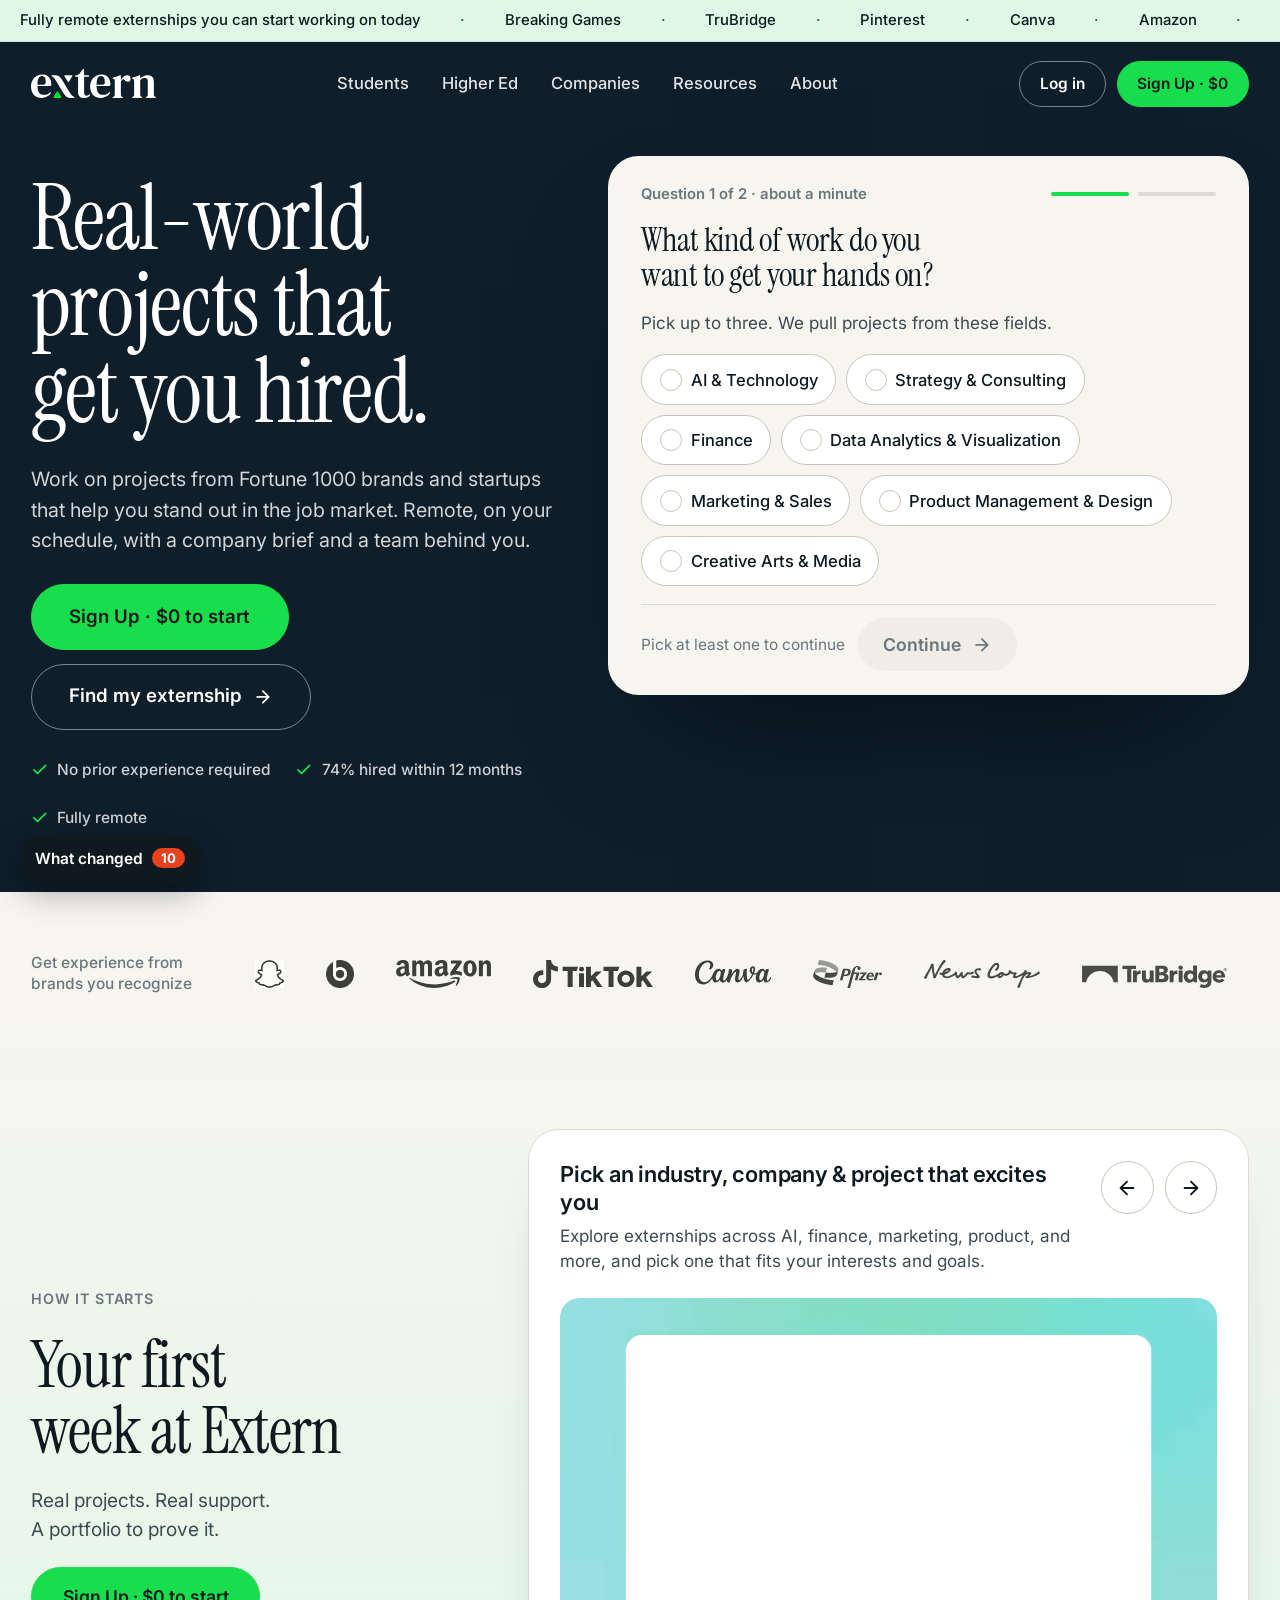
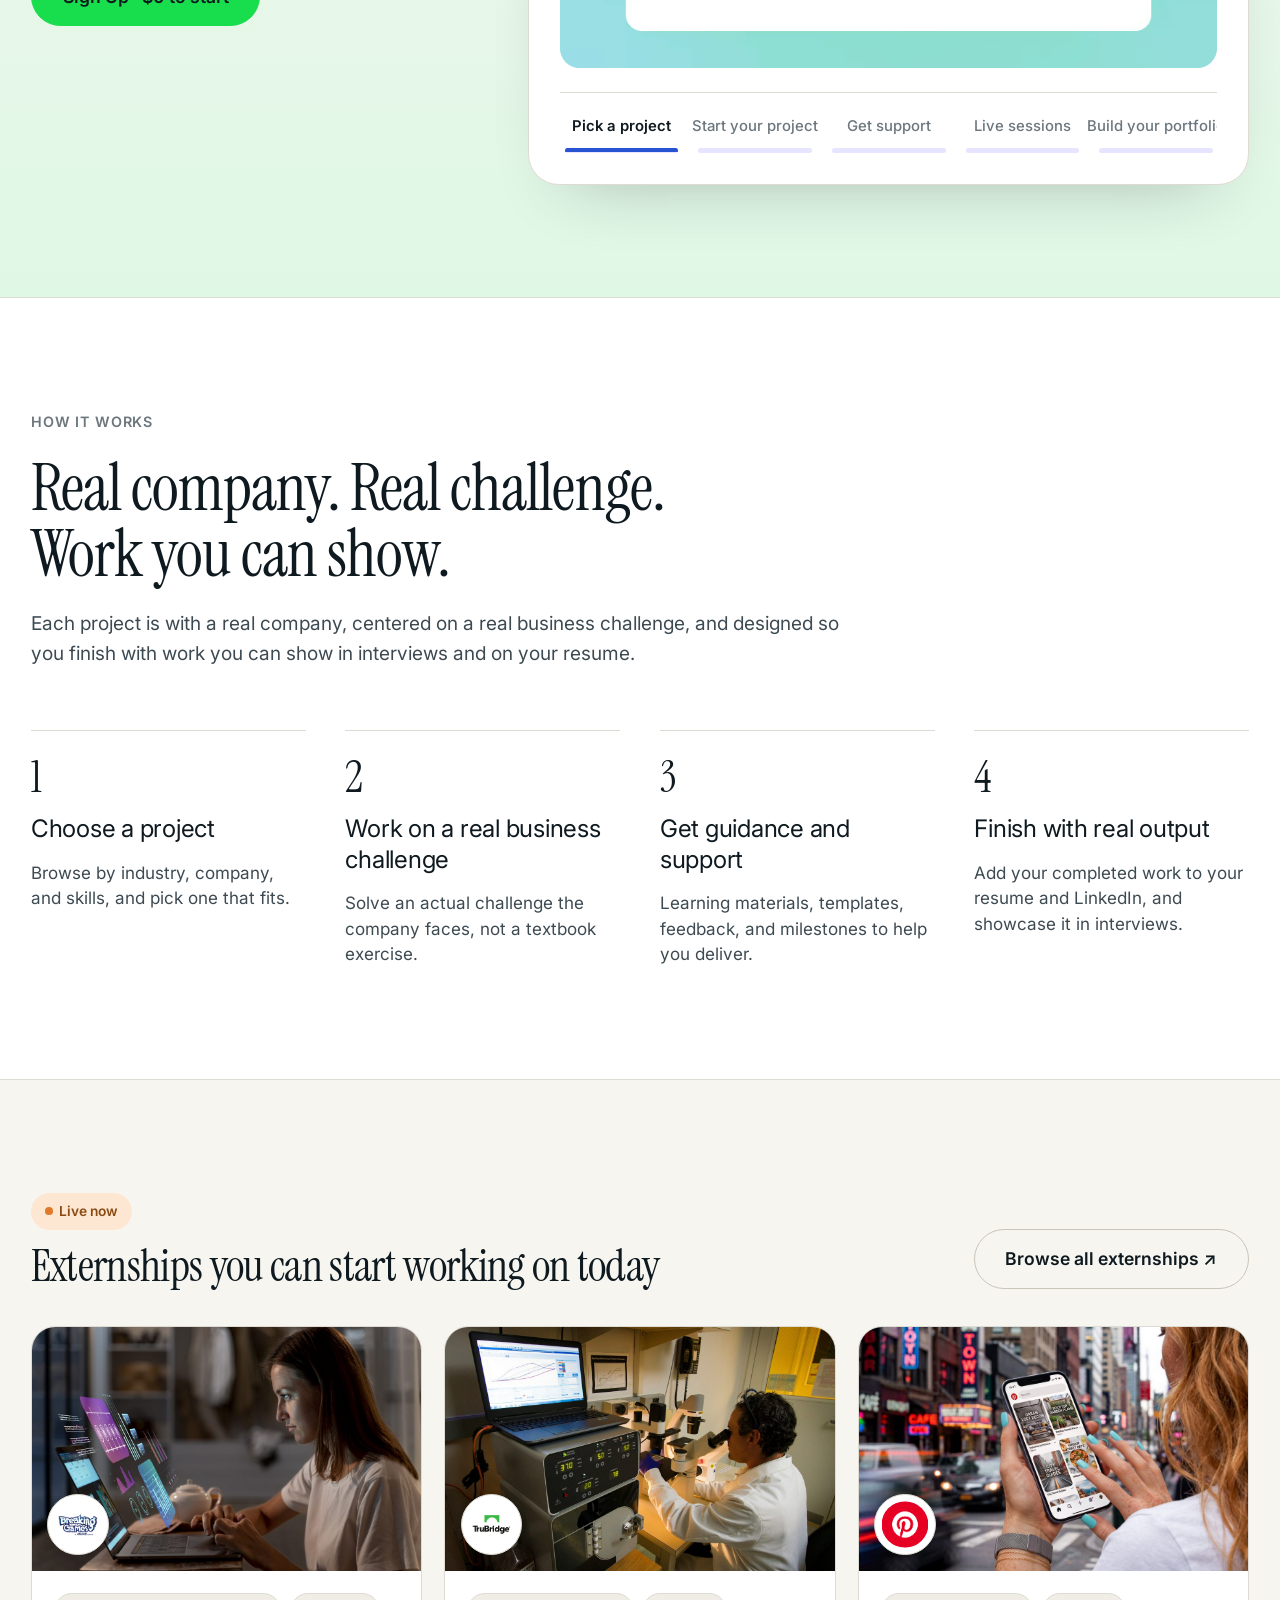
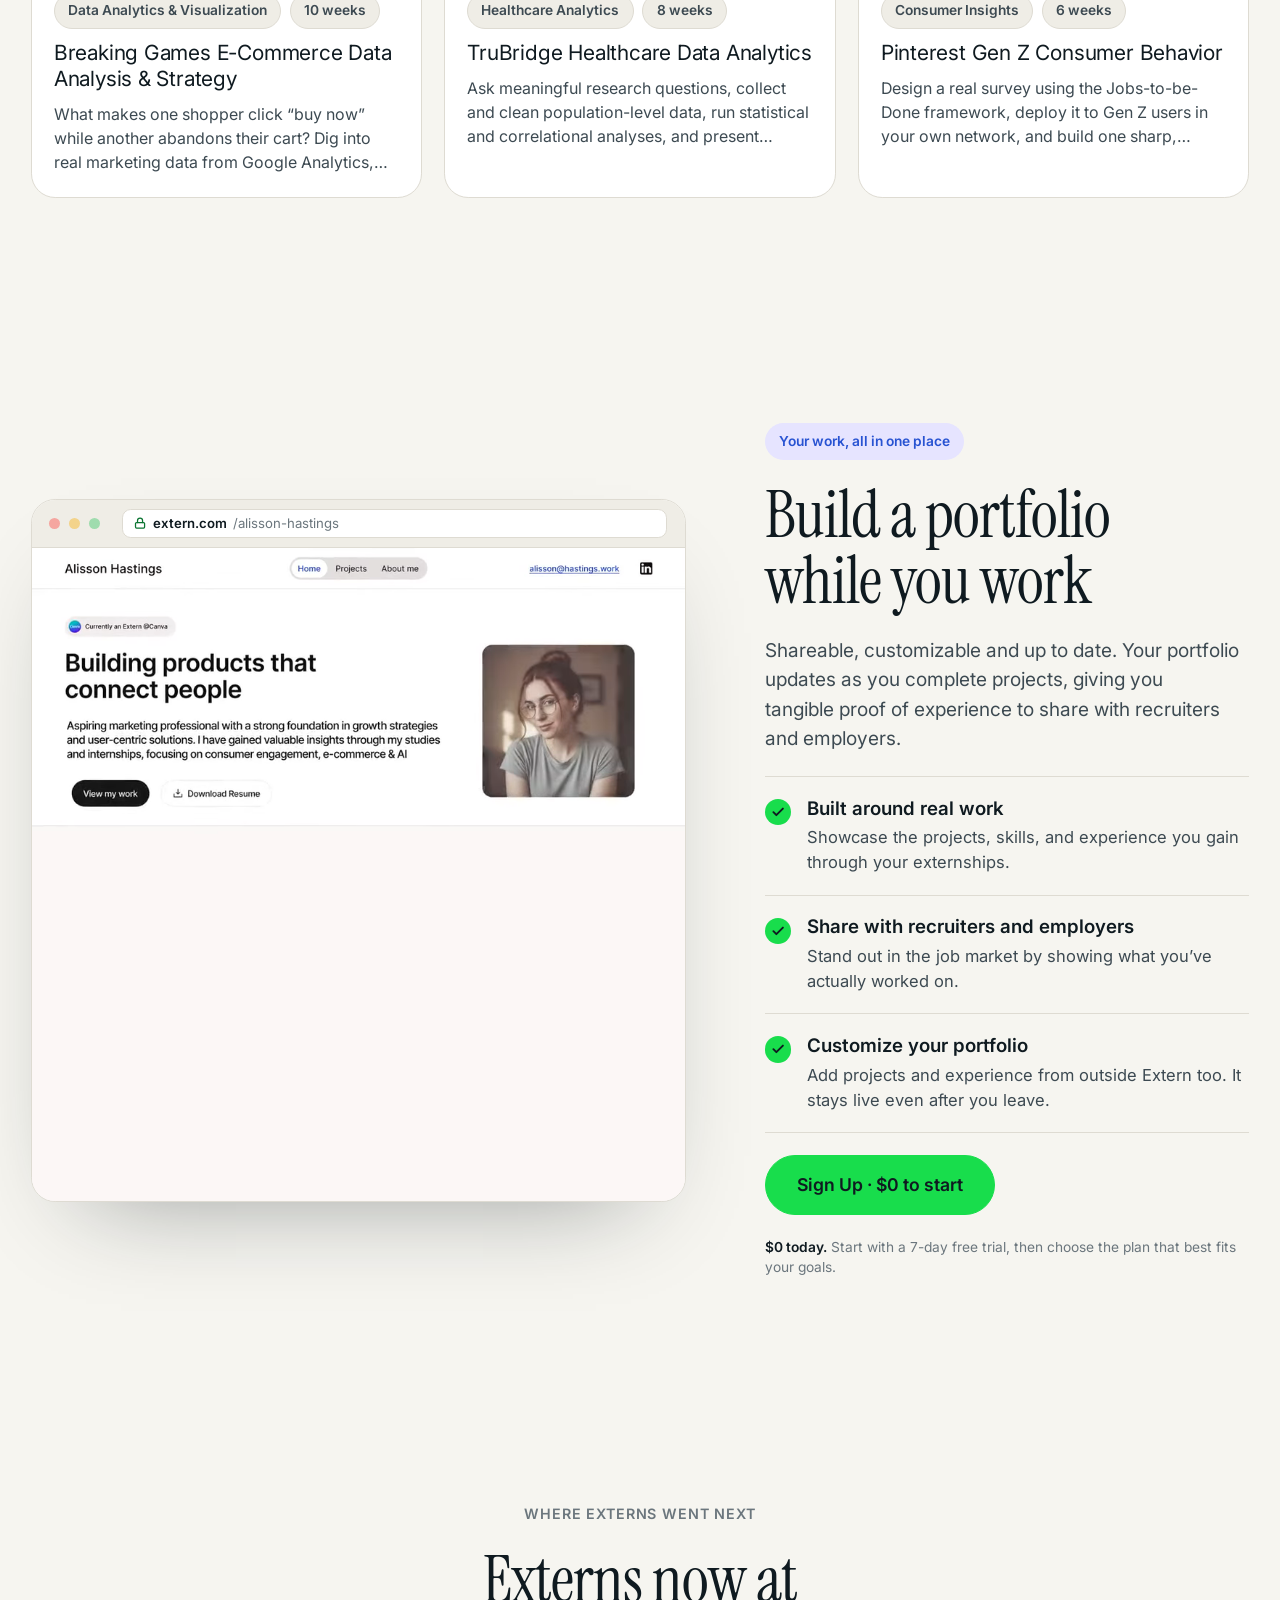
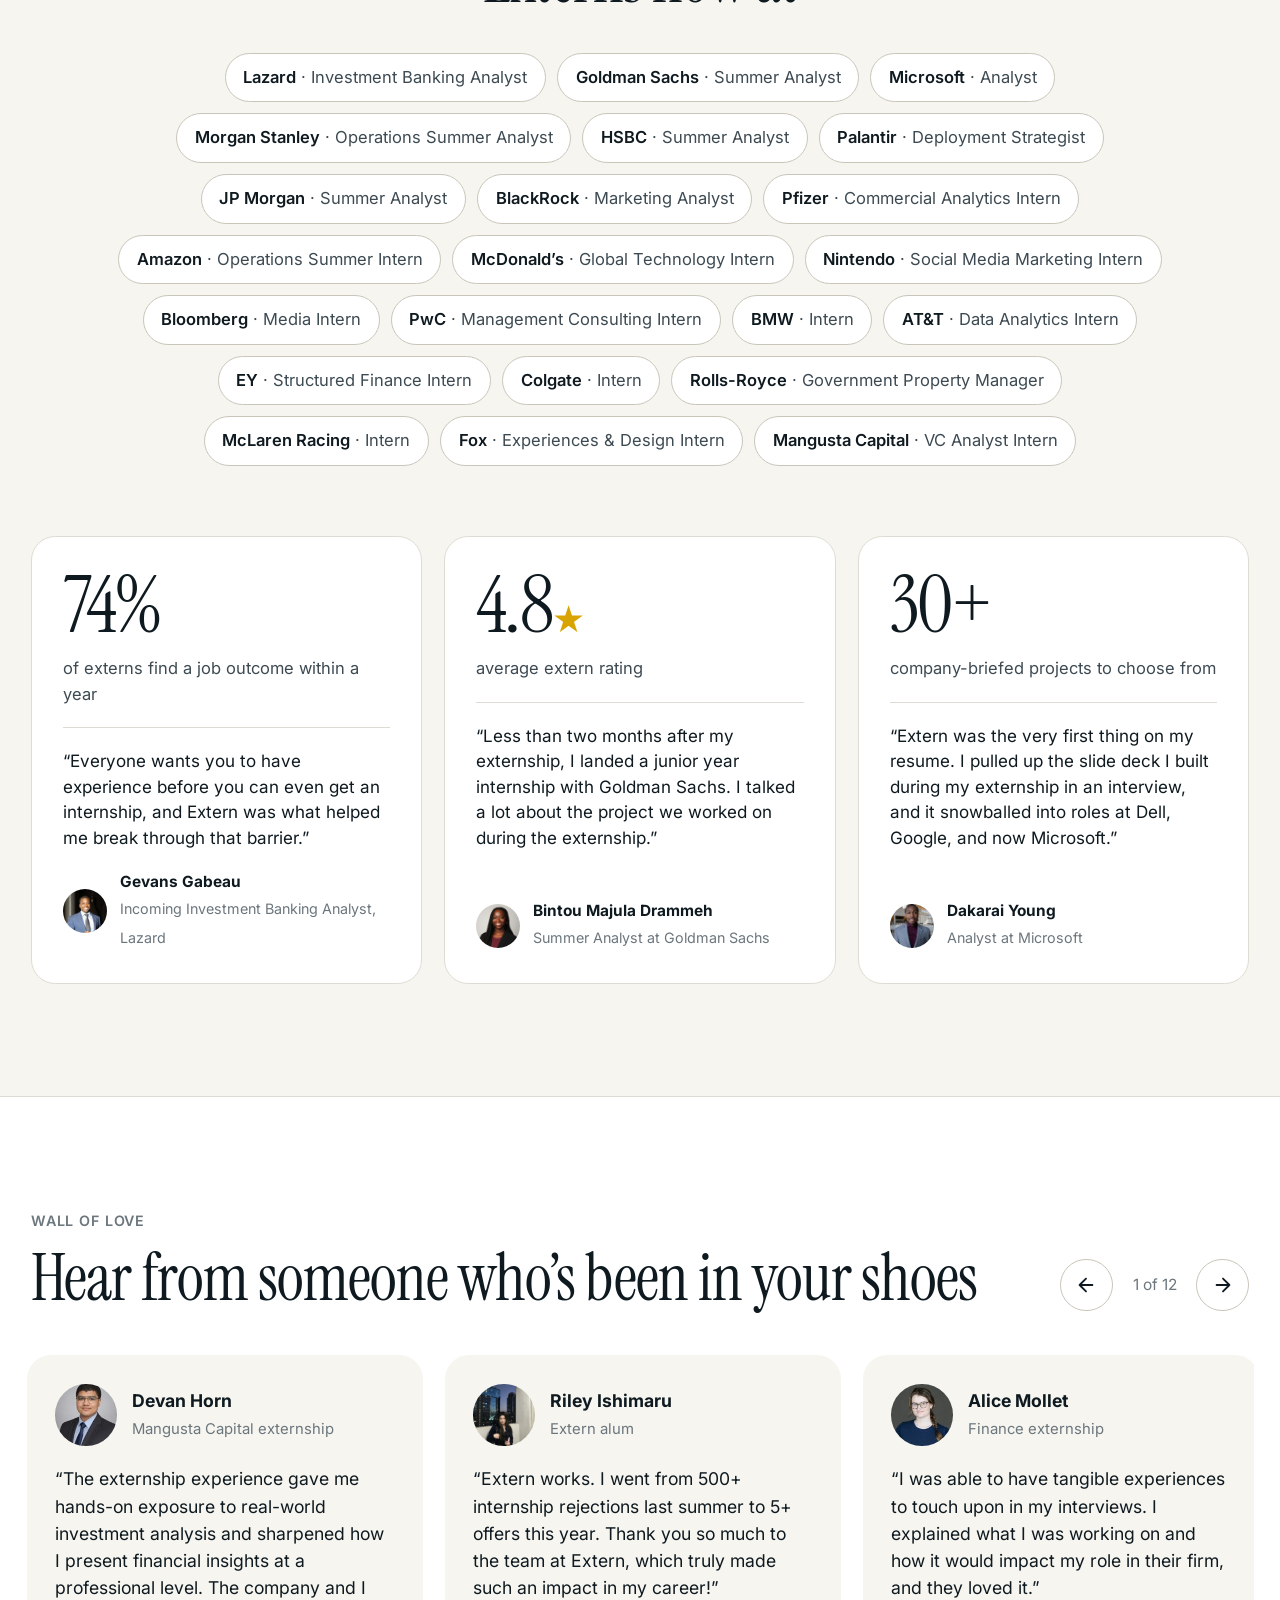
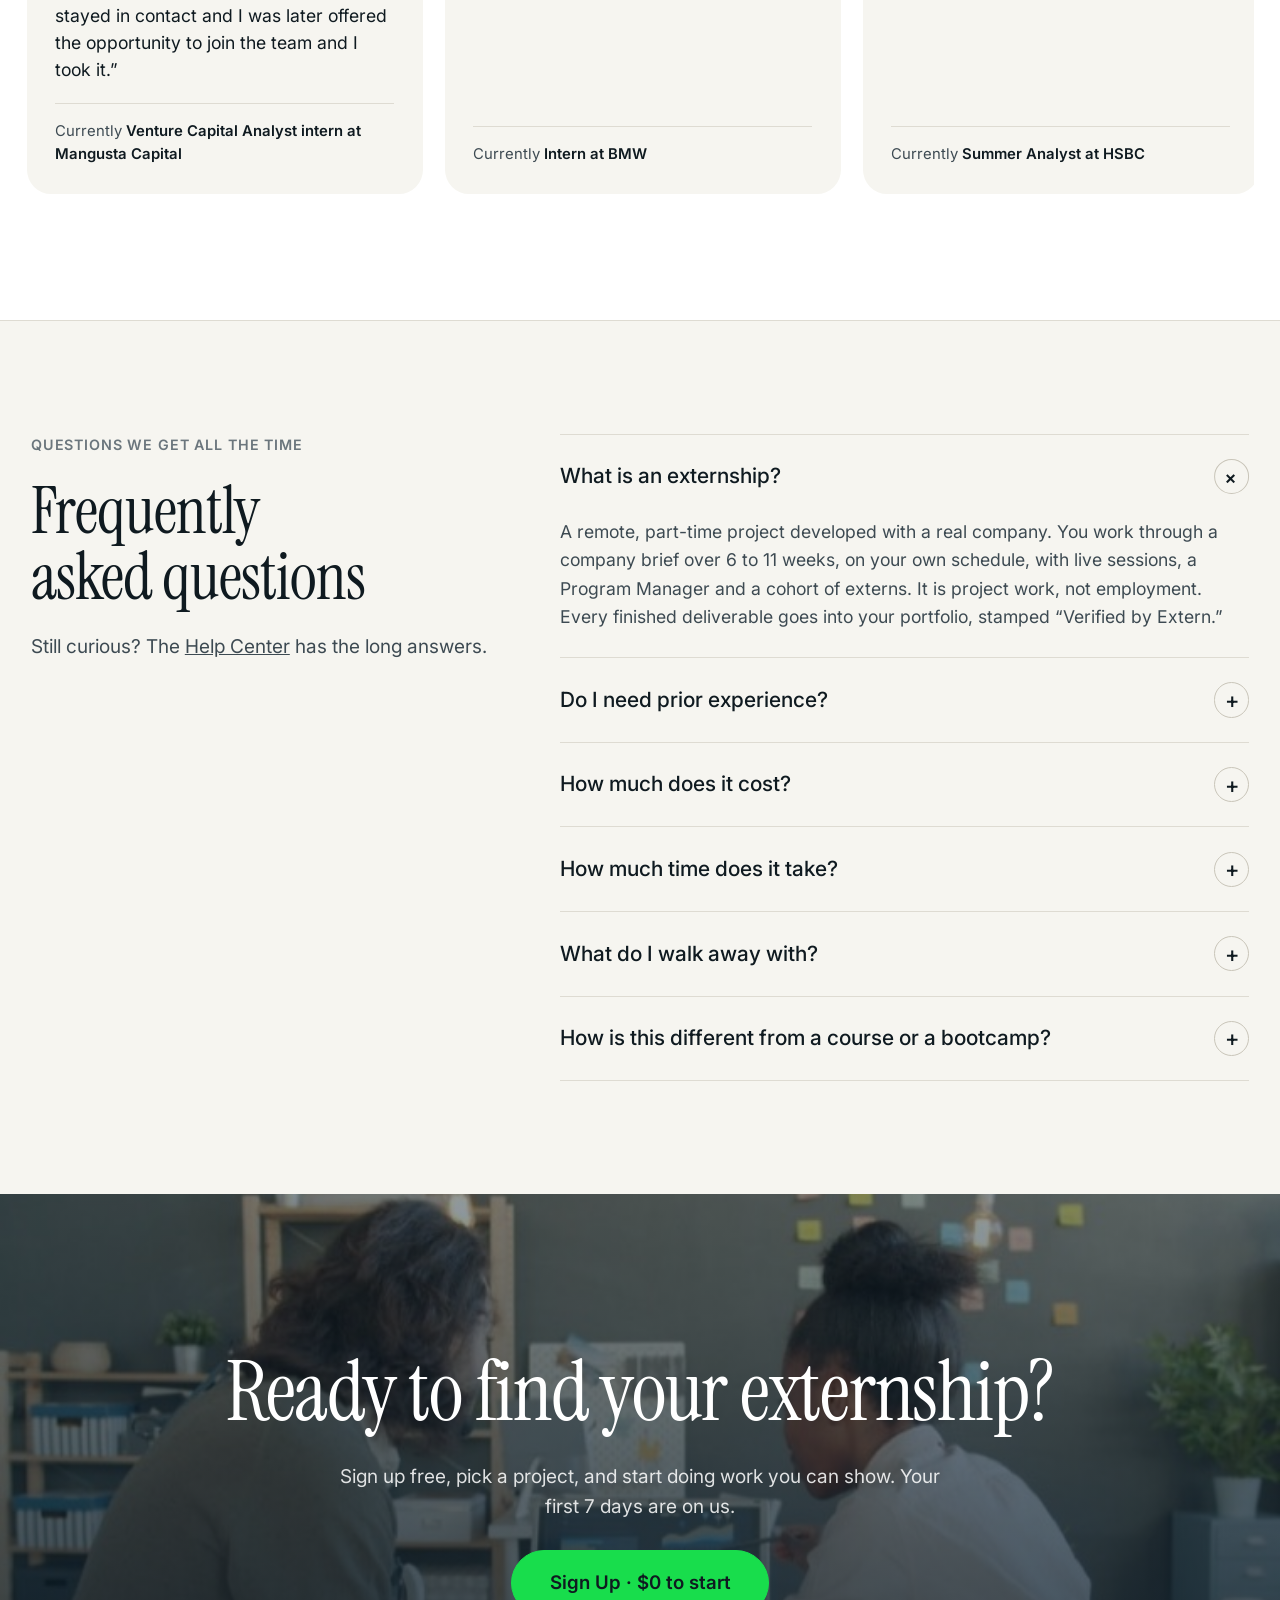
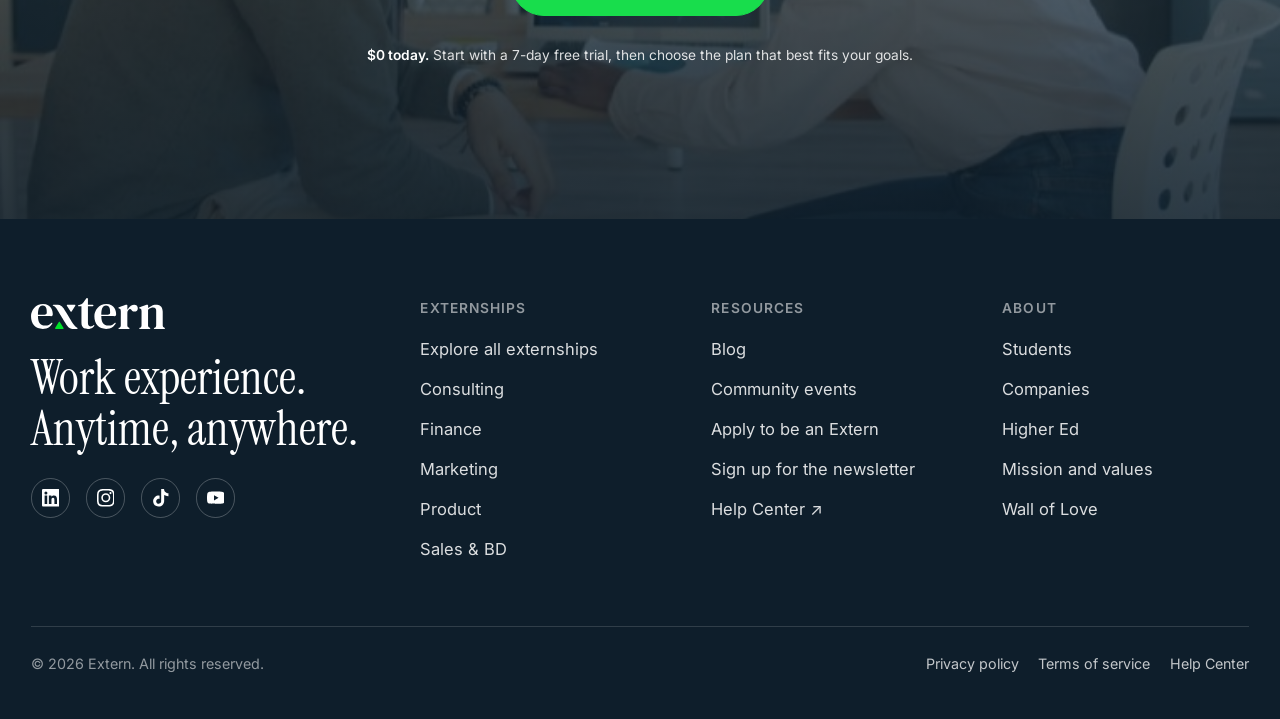
==== v2.html @ c142b977 "Matcher v2 design review page (hero matcher, 2 questions, one-CTA results, in-place sign-up)" ====
<!doctype html>
<html lang="en">
<head>
<meta charset="utf-8">
<meta name="viewport" content="width=device-width, initial-scale=1">
<meta name="robots" content="noindex,nofollow">
<title>Extern · Matcher v2 (design review)</title>
<meta name="description" content="Work on projects from Fortune 1000 brands and startups that help you stand out in the job market. Sign up free.">
<link rel="icon" href="assets/extern_mark.svg">
<link rel="preconnect" href="https://fonts.googleapis.com">
<link rel="preconnect" href="https://fonts.gstatic.com" crossorigin>
<link href="https://fonts.googleapis.com/css2?family=Instrument+Serif:ital@0;1&family=Inter:wght@400;500;600;700&display=swap" rel="stylesheet">
<style>
:root{
  --cream:#f6f5f0;--cream2:#efede6;--paper:#fff;
  --ink:#0f1a20;--ink2:#3d4a52;--muted:#6b767d;--line:#dedbd2;--line2:#c9c5b9;
  --deep:#0e1e2b;--deep2:#14303e;
  --green:#18dd4c;--green-dk:#0fc43f;--green-soft:#dff8e5;--green-tx:#0b7431;
  --blue:#2853d2;--peach:#fde7d3;--lav:#e6e4ff;
  --r:22px;--rs:14px;--wrapmax:1360px;
}
@media (min-width:1800px){:root{--wrapmax:1560px}}
/* Desktop renders at 110%: Jay picked this scale in Chrome (2026-09-27). Phones keep 100%. */
@media (min-width:948px){html{zoom:1.1}}
*{box-sizing:border-box}
html{scroll-behavior:smooth;-webkit-text-size-adjust:100%}
body{margin:0;background:var(--cream);color:var(--ink);font-family:Inter,system-ui,-apple-system,"Segoe UI",sans-serif;font-size:17px;line-height:1.55;-webkit-font-smoothing:antialiased}
img{max-width:100%;display:block}
a{color:inherit;text-decoration:none}
button{font-family:inherit;cursor:pointer}
p{margin:0}
h1,h2,h3{margin:0;font-weight:400}
.serif{font-family:"Instrument Serif",Georgia,serif;font-weight:400;letter-spacing:-.015em}
.wrap{max-width:var(--wrapmax);margin:0 auto;padding:0 28px}
section{padding:clamp(80px,8vw,120px) 0}
.eyebrow{font-size:13px;font-weight:600;letter-spacing:.06em;text-transform:uppercase;color:var(--muted)}
h1{font-size:clamp(46px,6.4vw,96px);line-height:.96;letter-spacing:-.02em;text-wrap:balance}
h2{font-size:clamp(38px,4.6vw,68px);line-height:1.02;letter-spacing:-.015em;text-wrap:balance}
h3{font-size:22px;line-height:1.25;letter-spacing:-.01em}
.lead{font-size:clamp(17px,1.35vw,20px);line-height:1.55;color:var(--ink2);text-wrap:pretty}
.fine{font-size:13px;color:var(--muted);line-height:1.5}
.terms{font-size:14px;color:var(--ink2);line-height:1.5}.terms b{color:var(--ink);font-weight:600}

/* buttons */
.btn{display:inline-flex;align-items:center;justify-content:center;gap:10px;height:54px;padding:0 28px;border-radius:999px;font-weight:600;font-size:16px;white-space:nowrap;border:1.5px solid transparent;transition:transform .15s,background .15s,color .15s,border-color .15s}
.btn:active{transform:scale(.98)}
.btn.primary{background:var(--green);color:var(--ink);border-color:var(--green)}
.btn.primary:hover{background:var(--green-dk);border-color:var(--green-dk)}
.btn.ghost{background:transparent;color:var(--ink);border-color:var(--line2)}
.btn.ghost:hover{background:rgba(15,26,32,.05)}
.btn.ghost.onDark{color:#fff;border-color:rgba(255,255,255,.45)}
.btn.ghost.onDark:hover{background:rgba(255,255,255,.1)}
.btn.sm{height:42px;padding:0 18px;font-size:14px}
.btn.lg{height:60px;padding:0 34px;font-size:17px}
.btn:focus-visible,a:focus-visible,button:focus-visible{outline:3px solid var(--blue);outline-offset:3px}
.onDark .btn:focus-visible,.onDark a:focus-visible{outline-color:#fff}

/* marquee bar */
.bar{background:var(--green-soft);color:var(--ink);font-size:13.5px;font-weight:500;overflow:hidden;height:38px;display:flex;align-items:center;border-bottom:1px solid rgba(15,26,32,.06)}
.bar .track{display:flex;gap:0;white-space:nowrap;animation:marq 42s linear infinite;will-change:transform}
.bar .track span{padding:0 18px}
.bar .track span::after{content:"·";margin-left:36px;color:var(--green-tx)}
@keyframes marq{to{transform:translateX(-50%)}}

/* nav */
.nav{height:76px;display:flex;align-items:center;justify-content:space-between;gap:24px}
.nav .logo img{height:26px;width:auto}
.nav ul{list-style:none;margin:0;padding:0;display:flex;gap:30px;align-items:center}
.nav ul a{font-size:15px;font-weight:500;color:rgba(255,255,255,.88)}
.nav ul a:hover{color:#fff}
.nav .acts{display:flex;gap:10px;align-items:center}
.burger{display:none;width:44px;height:44px;border:0;background:transparent;color:#fff;align-items:center;justify-content:center;border-radius:12px}
.burger svg{width:26px;height:26px}
.menu{display:none}
.menu.open{display:flex;flex-direction:column;gap:6px;padding:8px 0 20px}
.menu a{padding:12px 8px;border-radius:12px;color:#fff;font-size:17px;font-weight:500}
.menu a:hover{background:rgba(255,255,255,.08)}

/* hero */
.hero{background:var(--deep);color:#fff;padding:0;position:relative;overflow:hidden}
.hero .wrap{position:relative}
.heroGrid{display:grid;grid-template-columns:minmax(0,1.05fr) minmax(0,1fr);grid-template-rows:auto auto;column-gap:40px;align-items:start;padding:40px 0 0;position:relative}
.heroCopy{display:flex;flex-direction:column;gap:26px;padding-bottom:36px;position:relative;z-index:2;grid-column:1;grid-row:1}
.heroCopy .lead{color:rgba(255,255,255,.82);max-width:560px;font-size:clamp(17px,1.4vw,21px)}
.heroCopy .lead .short{display:none}
.heroCopy .row{display:flex;gap:12px;flex-wrap:wrap;align-items:center}
.trust{display:flex;gap:22px;flex-wrap:wrap;font-size:14px;color:rgba(255,255,255,.8);font-weight:500}
.trust span{display:inline-flex;gap:8px;align-items:center}
.trust svg{width:16px;height:16px;flex:0 0 auto;color:var(--green)}
.heroArt{position:relative;align-self:stretch;grid-column:2;grid-row:1/3}
.heroArt .photo{position:absolute;inset:0 calc((min(var(--wrapmax),100vw) - 100vw)/2 - 28px) 0 0;border-radius:var(--r) 0 0 0;overflow:hidden}
.heroArt .photo img{width:100%;height:100%;object-fit:cover;object-position:55% 35%;transform:scale(1.02);animation:kenburns 14s ease-out forwards}
@keyframes kenburns{to{transform:scale(1.08)}}
.heroArt .photo::after{content:"";position:absolute;inset:0;background:linear-gradient(180deg,rgba(14,30,43,0) 45%,rgba(14,30,43,.75) 100%)}
.bigline{grid-column:1/3;grid-row:2;position:relative;z-index:3;padding:0 0 44px;pointer-events:none;text-align:right;font-size:clamp(56px,8.6vw,150px);line-height:.86;letter-spacing:-.02em;color:#fff}
.bigline b{font-weight:400;display:block}
.bigline .l,.bigline .m,.bigline .r{padding:0}
.bigline .tw{display:inline-block;opacity:0;transform:translateY(24px);animation:rise .9s cubic-bezier(.2,.7,.2,1) forwards}
.bigline .tw:nth-child(2){animation-delay:.25s}.bigline .tw:nth-child(3){animation-delay:.5s}
@keyframes rise{to{opacity:1;transform:none}}
.cap{position:absolute;right:0;bottom:14px;z-index:4;font-size:12px;color:rgba(255,255,255,.6)}

/* logo strip */
.logos{padding:56px 0 20px}
.logos .inner{display:flex;align-items:center;gap:34px;flex-wrap:wrap;justify-content:space-between}
.logos p{font-size:14px;color:var(--muted);font-weight:500;max-width:150px;line-height:1.35}
.logos ul{list-style:none;margin:0;padding:0;display:flex;gap:38px;flex-wrap:wrap;align-items:center;justify-content:center;flex:1}
.logos img{height:26px;width:auto;opacity:.75;filter:grayscale(1) contrast(1.1)}
.logos li:hover img{opacity:1;filter:none}

/* generic split */
.split{display:grid;grid-template-columns:1fr 1fr;gap:64px;align-items:center}
.split>*{min-width:0}
.split.top{align-items:start}
.stack{display:flex;flex-direction:column;gap:20px;align-items:flex-start}
.stack.c{align-items:center;text-align:center}

/* first week: journey card */
.fw{background:linear-gradient(180deg,var(--cream) 0%,var(--green-soft) 100%)}
.fw .split{grid-template-columns:minmax(0,.8fr) minmax(0,1.35fr);align-items:center}
.jcard{min-width:0;background:var(--paper);border:1px solid var(--line);border-radius:28px;padding:28px;display:flex;flex-direction:column;gap:22px;box-shadow:0 30px 60px -36px rgba(15,26,32,.3)}
.jhead{display:flex;justify-content:space-between;gap:18px;align-items:flex-start}
.jhead h3{font-size:20px;line-height:1.25;letter-spacing:-.01em;font-weight:600}
.jhead p{font-size:15.5px;color:var(--ink2);line-height:1.5;margin-top:6px;max-width:640px}
.jhead .arrows{flex:0 0 auto}
.jmedia{position:relative;aspect-ratio:16/9;border-radius:18px;overflow:hidden;background:linear-gradient(135deg,#dff8e5 0%,#b9efe6 50%,#d8e6ff 100%)}
.jmedia video,.jmedia img{position:absolute;inset:0;width:100%;height:100%;object-fit:cover;opacity:0;transition:opacity .35s}
.jmedia video.on,.jmedia img.on{opacity:1}
.jtabs{display:flex;min-width:0;gap:10px;border-top:1px solid var(--line);padding-top:16px;overflow-x:auto;scrollbar-width:none}
.jtabs::-webkit-scrollbar{display:none}
.jtabs button{flex:1 1 0;min-width:0;white-space:nowrap;background:transparent;border:0;padding:6px 4px 0;display:flex;flex-direction:column;gap:12px;align-items:center;color:var(--muted);font-size:13.5px;font-weight:500;transition:color .15s}
.jtabs button:hover{color:var(--ink)}
.jtabs button.on{color:var(--ink);font-weight:600}
.jtabs .pb{width:100%;height:4px;border-radius:999px;background:var(--lav);overflow:hidden;position:relative}
.jtabs .pb i{position:absolute;inset:0;background:var(--blue);transform-origin:left;transform:scaleX(0)}
.jtabs button.on .pb i{animation:fill var(--dur,12s) linear forwards}
.jtabs button.done .pb i{transform:scaleX(1);background:var(--blue);opacity:.35}
@keyframes fill{to{transform:scaleX(1)}}

/* how it works */
.how{background:var(--paper);border-top:1px solid var(--line);border-bottom:1px solid var(--line)}
.how .head{max-width:760px;margin-bottom:56px}
.g4{display:grid;grid-template-columns:repeat(4,minmax(0,1fr));gap:36px}
.step{display:flex;flex-direction:column;gap:14px;padding-top:22px;border-top:1px solid var(--line)}
.step .num{font-family:"Instrument Serif",Georgia,serif;font-size:40px;line-height:1;color:var(--ink)}
.step p{color:var(--ink2);font-size:15.5px;line-height:1.5}

.tag{display:inline-flex;align-items:center;gap:6px;font-size:12.5px;font-weight:600;border-radius:999px;padding:6px 12px;background:var(--cream2);color:var(--ink2);border:1px solid var(--line)}
.tag.ex{background:#fff;color:var(--muted)}
.tag.live{background:var(--peach);color:#8a4b12;border-color:transparent}
.tag.live::before{content:"";width:7px;height:7px;border-radius:50%;background:#e07a2a}
.tag.g{background:var(--green-soft);color:var(--green-tx);border-color:transparent}
.tag.b{background:var(--lav);color:var(--blue);border-color:transparent}

/* live projects head */
.feat .head{display:flex;justify-content:space-between;align-items:flex-end;gap:24px;flex-wrap:wrap;margin-bottom:34px}

/* matcher (conversational questionnaire) */
.match{background:var(--deep);color:#fff;padding:56px 0 96px;margin-top:-1px}
.match .intro{display:flex;flex-direction:column;gap:14px;align-items:center;text-align:center;max-width:880px;margin:0 auto 44px}
.match .intro h2{font-size:clamp(38px,4.2vw,64px)}

.match .intro .lead{color:rgba(255,255,255,.78)}
.mcard{background:var(--cream);color:var(--ink);border-radius:32px;display:grid;grid-template-columns:minmax(0,.62fr) minmax(0,1.38fr);overflow:hidden;box-shadow:0 60px 120px -60px rgba(0,0,0,.6);min-height:min(720px,82vh)}
.mrail{background:var(--cream2);padding:44px 40px;display:flex;flex-direction:column;gap:18px;border-right:1px solid var(--line)}
.mrail .who{display:flex;gap:10px;align-items:center;font-size:13px;font-weight:600;color:var(--muted)}
.mrail .who img{width:28px;height:28px;border-radius:50%;background:#fff;border:1px solid var(--line);padding:5px}
.mb{background:#fff;border-radius:18px 18px 18px 6px;padding:18px 20px;font-size:17px;line-height:1.5;box-shadow:0 8px 24px rgba(15,26,32,.06);max-width:100%}
.mb.q{color:var(--ink2)}
.mb.me{background:var(--ink);color:#fff;border-radius:18px 18px 6px 18px;align-self:flex-end;display:flex;flex-wrap:wrap;gap:6px}
.mb.me span{background:rgba(255,255,255,.14);border-radius:999px;padding:4px 10px;font-size:13px;font-weight:500}
.mb.enter{animation:pop .35s cubic-bezier(.2,.7,.2,1)}
@keyframes pop{from{opacity:0;transform:translateY(8px) scale(.98)}to{opacity:1;transform:none}}
.mget{list-style:none;margin:4px 0 0;padding:0;display:flex;flex-direction:column;gap:10px}
.mget li{display:flex;gap:10px;align-items:flex-start;font-size:15.5px;color:var(--ink2);line-height:1.45}
.mget li::before{content:"";width:18px;height:18px;border-radius:50%;background:var(--green-soft);flex:0 0 auto;margin-top:2px;background-image:url("data:image/svg+xml;utf8,<svg xmlns='http://www.w3.org/2000/svg' viewBox='0 0 24 24' fill='none' stroke='%230b7431' stroke-width='3' stroke-linecap='round' stroke-linejoin='round'><path d='M20 6 9 17l-5-5'/></svg>");background-size:10px;background-position:center;background-repeat:no-repeat}
.mrail .hint{margin-top:auto;font-size:13px;color:var(--muted);line-height:1.5}
.mmain{padding:48px 56px 44px;display:flex;flex-direction:column;gap:32px;min-width:0}
.mtop{display:flex;justify-content:space-between;align-items:center;gap:16px;font-size:14.5px;font-weight:600;color:var(--muted)}
.mprog{display:flex;gap:8px;flex:1;max-width:260px}
.mprog i{height:4px;flex:1;border-radius:999px;background:var(--line);position:relative;overflow:hidden}
.mprog i::after{content:"";position:absolute;inset:0;background:var(--ink);transform:scaleX(0);transform-origin:left;transition:transform .45s cubic-bezier(.2,.7,.2,1)}
.mprog i.done::after,.mprog i.on::after{transform:scaleX(1)}
.mprog i.on::after{background:var(--green)}
.mstep{display:none;flex-direction:column;gap:28px;flex:1}
.mstep.on{display:flex;animation:stepin .4s cubic-bezier(.2,.7,.2,1)}
@keyframes stepin{from{opacity:0;transform:translateX(18px)}to{opacity:1;transform:none}}
.mstep h3{font-family:"Instrument Serif",Georgia,serif;font-weight:400;font-size:clamp(32px,3.6vw,58px);line-height:1.05;letter-spacing:-.015em;text-wrap:balance}
.mstep .sub{font-size:18px;color:var(--ink2)}
.opts{display:flex;flex-wrap:wrap;gap:12px}
.opts button{border:1.5px solid var(--line2);background:#fff;color:var(--ink);border-radius:999px;padding:0 24px;height:62px;font-size:18px;font-weight:500;display:inline-flex;align-items:center;gap:10px;transition:all .15s;text-align:left}
.opts button:hover{border-color:var(--ink)}
.opts button i{width:20px;height:20px;border-radius:50%;border:1.5px solid var(--line2);display:inline-flex;align-items:center;justify-content:center;flex:0 0 auto;transition:all .15s}
.opts button i svg{width:11px;height:11px;opacity:0}
.opts button.on{background:var(--ink);color:#fff;border-color:var(--ink)}
.opts button.on i{background:var(--green);border-color:var(--green)}
.opts button.on i svg{opacity:1}
.opts.single button{height:auto;min-height:62px;padding:16px 24px;border-radius:20px;width:100%;max-width:560px}
.opts button[disabled]{opacity:.45;cursor:not-allowed}
.mfoot{display:flex;justify-content:space-between;align-items:center;gap:14px;margin-top:auto;padding-top:22px;border-top:1px solid var(--line);flex-wrap:wrap}
.mfoot .back{background:transparent;border:0;color:var(--ink2);font-size:15px;font-weight:500;display:inline-flex;gap:8px;align-items:center;padding:8px 4px}
.mfoot .back:hover{color:var(--ink)}
.mfoot .back[hidden],.mfoot .btn[hidden],.mfoot .cue[hidden]{display:none}
.mfoot .right{display:flex;gap:12px;align-items:center;flex-wrap:wrap;justify-content:flex-end}
.mfoot .cue{font-size:14px;color:var(--muted)}
.btn.next[disabled]{background:var(--cream2);border-color:var(--cream2);color:var(--muted);cursor:not-allowed}
.mres{display:grid;grid-template-columns:repeat(3,minmax(0,1fr));gap:14px}
.rcard{background:#fff;border:1px solid var(--line);border-radius:22px;padding:20px;display:flex;flex-direction:column;gap:12px;position:relative}
.rcard.top{border-color:var(--ink)}
.rcard .pick{position:absolute;top:14px;right:14px;font-size:11.5px;font-weight:700;letter-spacing:.04em;text-transform:uppercase;background:var(--green-soft);color:var(--green-tx);border-radius:999px;padding:5px 9px}
.rcard img{width:52px;height:52px;border-radius:14px;object-fit:cover;background:#fff;box-shadow:0 6px 18px rgba(15,26,32,.1)}
.rcard h4{margin:0;font-size:17px;line-height:1.3;font-weight:600}
.rcard .meta{font-size:13px;color:var(--muted)}
.rcard .why{font-size:14px;line-height:1.5;color:var(--ink2);flex:1}
.rcard .why b{color:var(--ink);font-weight:600}
.rcard .btn{width:100%}
.mecho{font-size:15px;color:var(--ink2);display:flex;flex-wrap:wrap;gap:6px;align-items:center}
.mecho span{background:#fff;border:1px solid var(--line);border-radius:999px;padding:5px 11px;font-size:13.5px;color:var(--ink);font-weight:500}

.live3{display:grid;grid-template-columns:repeat(3,minmax(0,1fr));gap:20px;margin-top:22px}
.pcard{background:var(--paper);border:1px solid var(--line);border-radius:var(--r);overflow:hidden;display:flex;flex-direction:column;transition:transform .2s,box-shadow .2s}
.pcard:hover{transform:translateY(-3px);box-shadow:0 22px 40px -20px rgba(15,26,32,.25)}
.pcard .img{position:relative;aspect-ratio:16/10;overflow:hidden}
.pcard .img img{width:100%;height:100%;object-fit:cover}
.pcard .img .sq{position:absolute;left:14px;bottom:14px;width:56px;height:56px;border-radius:50%;background:#fff;object-fit:contain;padding:6px;box-shadow:0 6px 16px rgba(0,0,0,.18)}
.pcard .b{padding:20px;display:flex;flex-direction:column;gap:10px;flex:1}
.pcard .b h3{font-size:19px}
.pcard .b p{font-size:14.5px;color:var(--ink2);line-height:1.5;display:-webkit-box;-webkit-line-clamp:3;-webkit-box-orient:vertical;overflow:hidden}
.pcard .meta{display:flex;gap:8px;flex-wrap:wrap}

/* portfolio section */
.pf .split{grid-template-columns:minmax(0,1.15fr) minmax(0,.85fr);gap:72px}
.browser{background:#fff;border:1px solid var(--line);border-radius:22px;overflow:hidden;box-shadow:0 40px 90px -50px rgba(15,26,32,.45)}
.browser .top{height:44px;display:flex;align-items:center;gap:8px;padding:0 16px;border-bottom:1px solid var(--line);background:var(--cream2)}
.browser .top i{width:10px;height:10px;border-radius:50%;background:var(--line2);display:inline-block}
.browser .top i:nth-child(1){background:#f5a6a0}.browser .top i:nth-child(2){background:#f3d38a}.browser .top i:nth-child(3){background:#9fdcae}
.browser .url{margin-left:12px;flex:1;height:26px;border-radius:8px;background:#fff;border:1px solid var(--line);font-size:12px;color:var(--muted);display:flex;align-items:center;padding:0 10px;gap:6px}
.browser .url b{color:var(--ink);font-weight:600}
.browser .url svg{width:11px;height:11px;color:var(--green-tx)}
.browser video,.browser img{display:block;width:100%;aspect-ratio:1/1;object-fit:cover}
.pfl{list-style:none;margin:0;padding:0;display:flex;flex-direction:column;border-top:1px solid var(--line)}
.pfl li{display:flex;gap:14px;padding:18px 0;border-bottom:1px solid var(--line)}
.pfl li i{width:24px;height:24px;border-radius:50%;background:var(--green);flex:0 0 auto;display:inline-flex;align-items:center;justify-content:center;margin-top:2px}
.pfl li i svg{width:13px;height:13px}
.pfl li b{display:block;font-size:17px;font-weight:600;line-height:1.3}
.pfl li span{display:block;font-size:15px;color:var(--ink2);line-height:1.5;margin-top:4px}

/* outcomes */
.out .cloud{display:flex;flex-wrap:wrap;gap:10px;justify-content:center;max-width:980px;margin:36px auto 0}
.out .cloud span{border:1px solid var(--line2);border-radius:999px;padding:10px 16px;font-size:15px;color:var(--ink2);background:var(--paper)}
.out .cloud span b{color:var(--ink);font-weight:600}
.statq{display:grid;grid-template-columns:repeat(3,minmax(0,1fr));gap:20px;margin-top:64px}
.sq{background:var(--paper);border:1px solid var(--line);border-radius:var(--r);padding:28px;display:flex;flex-direction:column;gap:18px}
.sq .big{font-family:"Instrument Serif",Georgia,serif;font-size:72px;line-height:.95;letter-spacing:-.02em}
.sq .big small{font-size:34px;color:#d9a400}
.sq .lab{font-size:15px;color:var(--ink2);margin-top:-6px}
.sq blockquote{margin:0;border-top:1px solid var(--line);padding-top:18px;font-size:15.5px;line-height:1.5;color:var(--ink)}
.sq .who{display:flex;gap:12px;align-items:center;margin-top:auto}
.sq .who img{width:40px;height:40px;border-radius:50%;object-fit:cover}
.sq .who b{display:block;font-size:14px}.sq .who span{font-size:13px;color:var(--muted)}

/* testimonial carousel */
.tst{background:var(--paper);border-top:1px solid var(--line);border-bottom:1px solid var(--line)}
.tst .head{display:flex;justify-content:space-between;align-items:flex-end;gap:20px;margin-bottom:36px;flex-wrap:wrap}
.arrows{display:flex;gap:10px;align-items:center}
.arrows button{width:48px;height:48px;flex:0 0 auto;border-radius:50%;border:1px solid var(--line2);background:transparent;display:inline-flex;align-items:center;justify-content:center;color:var(--ink)}
.arrows button:hover{background:var(--ink);color:#fff;border-color:var(--ink)}
.arrows .cnt{font-size:14px;color:var(--muted);min-width:56px;text-align:center}
.rail{display:flex;gap:20px;overflow-x:auto;scroll-snap-type:x mandatory;scrollbar-width:none;padding:4px 4px 12px;margin:0 -4px}
.rail::-webkit-scrollbar{display:none}
.tcard{flex:0 0 360px;scroll-snap-align:start;background:var(--cream);border-radius:var(--r);padding:26px;display:flex;flex-direction:column;gap:18px;min-height:340px}
.tcard .who{display:flex;gap:14px;align-items:center}
.tcard .who img{width:56px;height:56px;border-radius:50%;object-fit:cover}
.tcard .who b{display:block;font-size:16px}.tcard .who span{font-size:13.5px;color:var(--muted)}
.tcard blockquote{margin:0;font-size:16px;line-height:1.55;color:var(--ink)}
.tcard .now{margin-top:auto;font-size:13.5px;color:var(--ink2);border-top:1px solid var(--line);padding-top:14px}
.tcard .now b{color:var(--ink);font-weight:600}

/* faq */
.faq .split{grid-template-columns:.8fr 1.2fr;align-items:start}
.acc{border-top:1px solid var(--line)}
.acc details{border-bottom:1px solid var(--line)}
.acc summary{list-style:none;cursor:pointer;padding:22px 0;font-size:19px;font-weight:500;display:flex;justify-content:space-between;gap:20px;align-items:center}
.acc summary::-webkit-details-marker{display:none}
.acc summary i{width:32px;height:32px;border-radius:50%;border:1px solid var(--line2);display:inline-flex;align-items:center;justify-content:center;flex:0 0 auto;transition:transform .2s}
.acc summary i::before{content:"+";font-style:normal;font-size:20px;line-height:1;color:var(--ink)}
.acc details[open] summary i{transform:rotate(45deg)}
.acc .a{padding:0 0 24px;color:var(--ink2);font-size:16px;line-height:1.6;max-width:640px}

/* closing */
.close{position:relative;color:#fff;overflow:hidden;padding:0}
.close img{position:absolute;inset:0;width:100%;height:100%;object-fit:cover}
.close::after{content:"";position:absolute;inset:0;background:linear-gradient(180deg,rgba(14,30,43,.45),rgba(14,30,43,.85))}
.close .wrap{position:relative;z-index:2;padding-top:140px;padding-bottom:140px;display:flex;flex-direction:column;align-items:center;text-align:center;gap:26px}
.close h2{font-size:clamp(44px,6vw,84px)}
.close .lead{color:rgba(255,255,255,.85);max-width:560px}

/* footer */
footer{background:var(--deep);color:#fff;padding:72px 0 40px}
footer .top{display:grid;grid-template-columns:1.4fr repeat(3,minmax(0,1fr));gap:40px}
footer .tag2{font-family:"Instrument Serif",Georgia,serif;font-size:clamp(34px,3.4vw,46px);line-height:1.05;margin-top:22px;max-width:360px}
footer h4{margin:0 0 14px;font-size:12.5px;font-weight:600;letter-spacing:.08em;text-transform:uppercase;color:rgba(255,255,255,.55)}
footer ul{list-style:none;margin:0;padding:0;display:flex;flex-direction:column;gap:10px}
footer ul a{font-size:15px;color:rgba(255,255,255,.85)}footer ul a:hover{color:#fff}
footer .soc{display:flex;gap:14px;margin-top:22px}
footer .soc a{width:36px;height:36px;border-radius:50%;border:1px solid rgba(255,255,255,.25);display:inline-flex;align-items:center;justify-content:center}
footer .soc svg{width:16px;height:16px;fill:#fff}
footer .bot{display:flex;justify-content:space-between;gap:20px;flex-wrap:wrap;margin-top:56px;padding-top:24px;border-top:1px solid rgba(255,255,255,.14);font-size:13px;color:rgba(255,255,255,.55)}
footer .bot a{color:rgba(255,255,255,.75);margin-left:18px}

/* sticky mobile */
.sticky{display:none}

/* scroll-driven headline grow */
@supports (animation-timeline: view()) {
  @media (prefers-reduced-motion:no-preference){
    .grow{animation:grow linear both;animation-timeline:view();animation-range:entry 0% entry 70%;transform-origin:left bottom}
    .stack.c .grow,.close .grow{transform-origin:center bottom}
    @keyframes grow{from{opacity:.25;transform:scale(.9) translateY(14px)}to{opacity:1;transform:none}}
  }
}

/* reveal */
.rv{opacity:0;transform:translateY(18px);transition:opacity .7s ease,transform .7s cubic-bezier(.2,.7,.2,1)}
.rv.in{opacity:1;transform:none}

@media (max-width:1024px){
  .g4{grid-template-columns:repeat(2,minmax(0,1fr))}
  .statq{grid-template-columns:1fr}
  .live3{grid-template-columns:1fr}
  footer .top{grid-template-columns:1fr 1fr}
}
@media (max-width:860px){
  section{padding:72px 0}
  .nav ul{display:none}
  .nav .acts .ghost{display:none}
  .burger{display:inline-flex}
  .heroGrid{grid-template-columns:1fr;gap:0;padding-top:12px}
  .heroCopy{padding-bottom:26px;gap:18px}
  .heroCopy .lead .full{display:none}.heroCopy .lead .short{display:inline}
  .heroCopy .lead{font-size:17px}
  .heroCopy .row{flex-direction:column;align-items:stretch;gap:10px}
  .heroCopy .row .btn{width:100%}
  .heroCopy .row .btn.ghost{height:50px}
  .trust{gap:6px 14px;font-size:13px}
  .heroArt{height:420px;margin:0 -28px}
  .heroArt .photo{inset:0;border-radius:24px 24px 0 0}
  .heroArt .photo img{object-position:55% 30%}
  .heroArt{grid-column:1;grid-row:2}
  .bigline{position:absolute;left:0;right:0;bottom:26px;grid-column:1;padding:0 20px;font-size:clamp(52px,15vw,74px)}
  .cap{right:20px;bottom:8px}
  .split,.fw .split,.faq .split,.pf .split{grid-template-columns:1fr;gap:36px}
  .match{padding:40px 0 56px}
  .mcard{min-height:0}
  .mmain{padding:24px 20px 22px;gap:22px}
  .mstep h3{font-size:clamp(30px,8.6vw,38px)}
  .mstep .sub{font-size:15.5px}
  .opts button{height:50px;font-size:15px;padding:0 16px}
  .mcard{grid-template-columns:1fr;border-radius:24px;min-height:0}
  .mrail{border-right:0;border-bottom:1px solid var(--line);padding:16px 20px;gap:10px}
  .mrail .hint,.mrail .mb.q,.mrail .who,.mrail .mget{display:none}
  .mrail:not(:has([data-echo])){display:none}
  .mres{grid-template-columns:1fr}
  .mfoot .right{width:100%;justify-content:space-between}
  .mfoot .btn{flex:1}
  .logos .inner{flex-direction:column;align-items:flex-start;gap:22px}
  .logos p{max-width:none}
  .logos ul{justify-content:flex-start;gap:26px}
  .logos img{height:22px}
  .jcard{padding:18px;border-radius:22px}
  .jhead{flex-direction:column-reverse;gap:12px}
  .jhead .arrows{align-self:flex-end}
  .jtabs button{min-width:132px;font-size:13.5px}
  .pf .split{gap:36px}
  .browser .top{height:38px}
  .tcard{flex-basis:300px;min-height:0}
  .live3{display:flex;overflow-x:auto;scroll-snap-type:x mandatory;scrollbar-width:none;gap:14px;margin:22px -28px 0;padding:0 28px 8px}
  .live3::-webkit-scrollbar{display:none}
  .live3 .pcard{flex:0 0 82%;scroll-snap-align:start}
  .out .cloud{display:grid;grid-auto-flow:column;grid-template-rows:repeat(3,auto);gap:8px;justify-content:start;overflow-x:auto;scrollbar-width:none;margin:28px -28px 0;padding:0 28px 8px;max-width:none}
  .out .cloud::-webkit-scrollbar{display:none}
  .out .cloud span{white-space:nowrap;font-size:14px;padding:9px 14px}
  .sticky{display:flex;position:fixed;left:0;right:0;bottom:0;z-index:50;padding:10px 16px calc(10px + env(safe-area-inset-bottom));background:rgba(246,245,240,.92);backdrop-filter:blur(12px);border-top:1px solid var(--line);gap:12px;align-items:center;justify-content:space-between;transform:translateY(110%);transition:transform .3s}
  .sticky.show{transform:none}
  .sticky .t{font-size:13px;color:var(--ink2);line-height:1.3}
  .sticky .t b{display:block;color:var(--ink);font-size:14px}
  .sticky .btn{flex:0 0 auto}
  body{padding-bottom:72px}
}
@media (max-width:480px){
  h1{font-size:clamp(40px,11.5vw,52px)}
  h2{font-size:clamp(34px,9.6vw,44px)}
  .bigline{font-size:clamp(46px,14.5vw,64px)}
  .heroArt{height:400px}
  .g4{grid-template-columns:1fr}
  .sq .big{font-size:60px}
}
@media (prefers-reduced-motion:reduce){
  *{animation:none!important;transition:none!important}
  .rv{opacity:1;transform:none}
  .bigline .tw{opacity:1;transform:none}
  .bar .track{animation:none}
  .jtabs button.on .pb i{transform:scaleX(1)}
}

/* ===== v2: matcher in the hero ===== */
.heroGrid{grid-template-columns:minmax(0,.9fr) minmax(0,1.1fr);grid-template-rows:auto;column-gap:48px;align-items:start;padding:28px 0 56px}
.heroCopy{grid-row:1;padding-bottom:0;padding-top:18px}
.heroCopy .lead{max-width:520px}
.heroCopy .row{position:relative}
.heroArt,.bigline,.cap{display:none}
.heroMatch{grid-column:2;grid-row:1;position:relative;z-index:2}
.mstart{display:none}
.hcard{background:var(--cream);color:var(--ink);border-radius:28px;box-shadow:0 60px 120px -60px rgba(0,0,0,.6);display:flex;flex-direction:column;min-height:420px;overflow:hidden;text-align:left}
.hcard .mmain{padding:24px 30px 22px;gap:16px;flex:1}
.hcard .mtop{font-size:13.5px;position:relative;flex-wrap:wrap}
.hcard .mprog{max-width:150px}
.hcard .mstep{gap:16px}
.hcard .mstep h3{font-size:clamp(26px,2.35vw,36px);position:relative}
.hcard .mstep .sub{font-size:15.5px}
.hcard .mstep .sub.small{font-size:13.5px;color:var(--muted)}
.hcard .opts{gap:9px}
.hcard .opts button{height:46px;font-size:15px;padding:0 16px;gap:8px}
.hcard .opts.single button{min-height:46px;padding:11px 16px;max-width:none;border-radius:16px}
.hcard .mfoot{padding-top:12px}
.hcard .btn.next{height:48px;padding:0 22px}
.mclose{display:none;background:transparent;border:0;color:var(--muted);width:36px;height:36px;border-radius:50%;align-items:center;justify-content:center;margin-left:auto}
.mclose:hover{background:var(--cream2);color:var(--ink)}
.hcard.flash{animation:flash 1s ease-out}
@keyframes flash{0%{box-shadow:0 0 0 0 rgba(24,221,76,0)}25%{box-shadow:0 0 0 7px rgba(24,221,76,.6)}100%{box-shadow:0 60px 120px -60px rgba(0,0,0,.6)}}
/* results */
.hcard .mres{display:flex;flex-direction:column;gap:8px;position:relative}
.hcard .mecho{font-size:14px}
.hcard .mecho span{font-size:12.5px;padding:4px 10px}
.rfeat{background:#fff;border:1.5px solid var(--ink);border-radius:18px;padding:14px 16px;display:grid;grid-template-columns:48px minmax(0,1fr);gap:6px 14px;position:relative;align-items:center}
.rfeat .pick{position:absolute;top:12px;right:12px;font-size:11px;font-weight:700;letter-spacing:.04em;text-transform:uppercase;background:var(--green-soft);color:var(--green-tx);border-radius:999px;padding:4px 8px}
.rfeat img{width:48px;height:48px;border-radius:12px;object-fit:cover;background:#fff;box-shadow:0 6px 18px rgba(15,26,32,.1);grid-row:1/3}
.rfeat h4{margin:0;font-size:16.5px;line-height:1.3;font-weight:600;padding-right:70px;align-self:end}
.rfeat .meta{font-size:13px;color:var(--muted);align-self:start}
.rfeat .why{grid-column:1/-1;font-size:14px;line-height:1.5;color:var(--ink2);margin:4px 0 0}
.rfeat .why b{color:var(--ink);font-weight:600}
.rfeat .btn{grid-column:1/-1;width:100%;height:48px;margin-top:2px}
.ralts{display:flex;flex-direction:column;gap:6px}
.ralt{display:flex;align-items:center;gap:12px;background:#fff;border:1px solid var(--line);border-radius:14px;padding:8px 12px}
.ralt img{width:36px;height:36px;border-radius:9px;object-fit:cover}
.ralt .rt{flex:1;min-width:0}
.ralt h5{margin:0;font-size:14px;font-weight:600;line-height:1.3;white-space:nowrap;overflow:hidden;text-overflow:ellipsis}
.ralt .meta{font-size:12.5px;color:var(--muted)}
.lnk{background:transparent;border:0;color:var(--ink);font-size:13.5px;font-weight:600;text-decoration:underline;text-underline-offset:3px;padding:6px 2px;white-space:nowrap}
.lnk:hover{color:var(--green-tx)}
.rall{width:100%;height:44px;font-size:15px;position:relative}
/* sign-up step */
.pickline{display:flex;align-items:center;gap:12px;background:#fff;border:1px solid var(--line);border-radius:14px;padding:10px 12px}
.pickline img{width:40px;height:40px;border-radius:10px;object-fit:cover}
.pickline div{flex:1;min-width:0;display:flex;flex-direction:column}
.pickline b{font-size:14.5px;line-height:1.3}
.pickline span{font-size:12.5px;color:var(--muted)}
.su{display:flex;flex-direction:column;gap:12px;max-width:440px}
.gbtn{height:50px;background:#fff;border-color:var(--line2);gap:12px}
.gbtn svg{width:20px;height:20px}
.or{display:flex;align-items:center;gap:12px;color:var(--muted);font-size:13px}
.or::before,.or::after{content:"";flex:1;height:1px;background:var(--line)}
.field{display:flex;flex-direction:column;gap:6px;font-size:13px;font-weight:600;color:var(--ink2)}
.field input{height:50px;border:1.5px solid var(--line2);border-radius:12px;padding:0 14px;font:inherit;font-size:16px;background:#fff;color:var(--ink)}
.field input:focus{outline:none;border-color:var(--ink)}
.su .btn.primary{height:50px}
.terms{font-size:12.5px;color:var(--muted);line-height:1.5;margin:0;position:relative}
/* review aid: pins + what-changed panel */
.pin{display:none;position:absolute;top:-10px;right:-10px;width:26px;height:26px;border-radius:50%;background:#e8411f;color:#fff;font-size:13px;font-weight:700;align-items:center;justify-content:center;box-shadow:0 2px 8px rgba(0,0,0,.3);z-index:5;pointer-events:none;font-family:Inter,sans-serif;line-height:1}
.pin.l{right:auto;left:-10px}
body.pins .pin{display:flex}
.chgbtn{position:fixed;left:16px;bottom:16px;z-index:95;height:44px;padding:0 16px;border-radius:999px;background:var(--ink);color:#fff;border:0;font-size:14px;font-weight:600;display:inline-flex;align-items:center;gap:8px;box-shadow:0 10px 30px rgba(0,0,0,.3)}
.chgbtn b{background:#e8411f;border-radius:999px;padding:2px 8px;font-size:12px}
.chg{position:fixed;left:16px;bottom:70px;z-index:95;width:min(420px,calc(100vw - 32px));max-height:calc(100vh - 100px);overflow:auto;background:#fff;color:var(--ink);border-radius:18px;box-shadow:0 30px 80px rgba(0,0,0,.35);padding:18px 20px;font-size:14px;line-height:1.5}
.chg[hidden]{display:none}
.chgh{display:flex;justify-content:space-between;align-items:center;gap:12px;margin-bottom:8px}
.chgh b{font-size:15px}
.chgh button{background:transparent;border:0;font-size:24px;line-height:1;color:var(--muted)}
.chg ol{padding-left:20px;margin:0;display:flex;flex-direction:column;gap:8px}
.chg ol li::marker{font-weight:700;color:#e8411f}
.chgpins{display:flex;gap:8px;align-items:center;margin-top:12px;font-weight:600}
.chg p{margin:10px 0 0;color:var(--muted);font-size:13px}
.chg a{text-decoration:underline}
@media (max-width:860px){
  .heroGrid{grid-template-columns:1fr;padding:12px 0 28px;gap:18px}
  .heroCopy{grid-row:1}
  .heroCopy .row .btn.ghost{display:none}
  .heroMatch{grid-column:1;grid-row:2}
  .mstart{display:flex;flex-direction:column;gap:10px;width:100%;text-align:left;background:var(--cream);color:var(--ink);border:0;border-radius:22px;padding:18px 18px 16px;box-shadow:0 30px 60px -30px rgba(0,0,0,.6);font:inherit}
  .mstart .who{display:flex;gap:8px;align-items:center;font-size:12.5px;font-weight:600;color:var(--muted)}
  .mstart .who img{width:24px;height:24px;border-radius:50%;background:#fff;border:1px solid var(--line);padding:4px}
  .mstart b{font-family:"Instrument Serif",Georgia,serif;font-weight:400;font-size:30px;line-height:1.05;letter-spacing:-.015em}
  .mstart > span:not(.who):not(.btn){font-size:14.5px;color:var(--ink2);line-height:1.45}
  .mstart .btn{width:100%;height:50px;margin-top:4px}
  .hcard{display:none}
  body.sheet{overflow:hidden}
  body.sheet .hcard{display:flex;position:fixed;inset:0;z-index:90;border-radius:0;min-height:0;box-shadow:none;overflow:auto;background:var(--cream)}
  body.sheet .hcard .mmain{padding:14px 18px calc(20px + env(safe-area-inset-bottom));min-height:100%}
  .mclose{display:inline-flex}
  .hcard .mstep h3{font-size:clamp(26px,7.6vw,32px)}
  .hcard .opts button{height:46px;font-size:14.5px}
  .rfeat h4{padding-right:64px}
  .ralt{display:grid;grid-template-columns:36px minmax(0,1fr);gap:2px 12px;align-items:center}
  .ralt img{grid-row:1/3}
  .ralt h5{white-space:normal}
  .ralt .lnk{grid-column:2;justify-self:start;padding:2px 0 0}
  .mstart{position:relative;z-index:1}
  .chgbtn{bottom:auto;top:12px;right:12px;height:36px;font-size:12.5px;padding:0 12px}
  .chg{top:56px;bottom:auto;right:12px;left:auto}
  .chgbtn{left:auto}
  body.sheet .chgbtn,body.sheet .chg{display:none}
}
</style>
</head>
<body>

<!-- announcement marquee -->
<div class="bar" aria-hidden="true">
  <div class="track" id="marq">
    <span>Fully remote externships you can start working on today</span><span>Breaking Games</span><span>TruBridge</span><span>Pinterest</span><span>Canva</span><span>Amazon</span><span>Pfizer</span><span>TikTok</span><span>Hydroficient</span><span>No prior experience required</span><span>$0 to start</span>
  </div>
</div>

<header class="hero onDark">
  <div class="wrap">
    <nav class="nav" aria-label="Primary">
      <a class="logo" href="index.html" aria-label="Extern home"><img src="assets/extern_white.svg" alt="Extern"></a>
      <ul>
        <li><a href="students.html">Students</a></li>
        <li><a href="higher-ed.html">Higher Ed</a></li>
        <li><a href="companies.html">Companies</a></li>
        <li><a href="resources.html">Resources</a></li>
        <li><a href="about.html">About</a></li>
      </ul>
      <div class="acts">
        <a class="btn ghost onDark sm" href="https://app.extern.com/sign-in">Log in</a>
        <a class="btn primary sm" href="https://app.extern.com/sign-up" data-cta="nav">Sign Up · $0</a>
        <button class="burger" id="burger" aria-label="Open menu" aria-expanded="false" aria-controls="menu">
          <svg viewBox="0 0 24 24" fill="none" stroke="currentColor" stroke-width="2" stroke-linecap="round"><path d="M4 7h16M4 12h16M4 17h16"/></svg>
        </button>
      </div>
    </nav>
    <div class="menu" id="menu">
      <a href="students.html">Students</a>
      <a href="higher-ed.html">Higher Ed</a>
      <a href="companies.html">Companies</a>
      <a href="resources.html">Resources</a>
      <a href="about.html">About</a>
      <a href="https://app.extern.com/sign-in">Log in</a>
    </div>

    <div class="heroGrid" id="top">
      <div class="heroCopy">
        <h1 class="serif">Real-world projects that get you hired.</h1>
        <p class="lead"><span class="full">Work on projects from Fortune 1000 brands and startups that help you stand out in the job market. Remote, on your schedule, with a company brief and a team behind you.</span><span class="short">Work on projects from Fortune 1000 brands and startups. Remote, on your schedule, with a team behind you.</span></p>
        <div class="row">
          <a class="btn primary lg" href="https://app.extern.com/sign-up" data-cta="hero">Sign Up · $0 to start</a>
          <a class="btn ghost onDark lg" href="#match" data-open-matcher data-cta="hero-match">Find my externship <svg width="18" height="18" viewBox="0 0 24 24" fill="none" stroke="currentColor" stroke-width="2.2" stroke-linecap="round" stroke-linejoin="round" aria-hidden="true"><path d="M5 12h14M12 5l7 7-7 7"/></svg></a>
          <span class="pin" data-n="2">2</span>
        </div>
        <div class="trust">
          <span><svg viewBox="0 0 24 24" fill="none" stroke="currentColor" stroke-width="2.5" stroke-linecap="round" stroke-linejoin="round"><path d="M20 6 9 17l-5-5"/></svg>No prior experience required</span>
          <span><svg viewBox="0 0 24 24" fill="none" stroke="currentColor" stroke-width="2.5" stroke-linecap="round" stroke-linejoin="round"><path d="M20 6 9 17l-5-5"/></svg>74% hired within 12 months</span>
          <span><svg viewBox="0 0 24 24" fill="none" stroke="currentColor" stroke-width="2.5" stroke-linecap="round" stroke-linejoin="round"><path d="M20 6 9 17l-5-5"/></svg>Fully remote</span>
        </div>
      </div>

      <div class="heroMatch" id="match">
        <span class="pin" data-n="1">1</span>
        <button type="button" class="mstart" data-open-matcher data-cta="hero-start">
          <span class="who"><img src="assets/extern_mark.svg" alt="">Extern</span>
          <b>Find your externship</b>
          <span>Two quick questions, about a minute. See your three picks before you make an account.</span>
          <span class="btn primary">Start</span>
        </button>
        <div class="hcard" id="mcard" role="region" aria-label="Find your externship">
          <div class="mmain">
            <div class="mtop"><span id="mcount">Question 1 of 2 · about a minute</span><div class="mprog" id="mprog"><i class="on"></i><i></i></div><button type="button" class="mclose" id="mclose" aria-label="Close"><svg width="20" height="20" viewBox="0 0 24 24" fill="none" stroke="currentColor" stroke-width="2.2" stroke-linecap="round"><path d="M6 6l12 12M18 6 6 18"/></svg></button><span class="pin" data-n="7">7</span></div>

            <div class="mstep on" data-step="0">
              <h3>What kind of work do you want to get your hands on?<span class="pin" data-n="8">8</span></h3>
              <p class="sub">Pick up to three. We pull projects from these fields.</p>
              <div class="opts" data-q="focus" data-max="3"></div>
            </div>
            <div class="mstep" data-step="1">
              <h3>Last one. Where are you right now?</h3>
              <p class="sub">One pick. We match the level of the project, not just the topic.</p>
              <div class="opts single" data-q="stage" data-max="1"></div>
            </div>
            <div class="mstep" data-step="2">
              <h3 id="rtitle">Here’s where we’d start you.</h3>
              <div class="mecho" id="mecho"></div>
              <div class="mres" id="mres"></div>
              <p class="sub small">Remote, part-time, open now. Free account, no card, your pick is already selected when you land.</p>
            </div>
            <div class="mstep" data-step="3">
              <h3>Create a free account to open it.</h3>
              <div class="pickline"><img id="plogo" alt=""><div><b id="ptitle"></b><span id="pmeta"></span></div><button type="button" class="lnk" id="pchange">Change</button></div>
              <div class="su">
                <a class="btn ghost gbtn" id="gbtn" href="https://app.extern.com/sign-up"><svg viewBox="0 0 24 24" aria-hidden="true"><path fill="#4285F4" d="M23.5 12.3c0-.8-.1-1.6-.2-2.3H12v4.4h6.5c-.3 1.5-1.1 2.8-2.4 3.6v3h3.9c2.3-2.1 3.5-5.2 3.5-8.7z"/><path fill="#34A853" d="M12 24c3.2 0 6-1.1 8-2.9l-3.9-3c-1.1.7-2.5 1.2-4.1 1.2-3.1 0-5.8-2.1-6.7-5H1.3v3.1C3.3 21.3 7.3 24 12 24z"/><path fill="#FBBC05" d="M5.3 14.3c-.2-.7-.4-1.5-.4-2.3s.1-1.6.4-2.3V6.6H1.3C.5 8.2 0 10 0 12s.5 3.8 1.3 5.4l4-3.1z"/><path fill="#EA4335" d="M12 4.8c1.8 0 3.3.6 4.6 1.8l3.4-3.4C18 1.2 15.2 0 12 0 7.3 0 3.3 2.7 1.3 6.6l4 3.1c.9-2.9 3.6-4.9 6.7-4.9z"/></svg>Continue with Google</a>
                <div class="or"><span>or</span></div>
                <label class="field"><span>Email</span><input type="email" placeholder="you@school.edu" autocomplete="email"></label>
                <a class="btn primary" id="ebtn" href="https://app.extern.com/sign-up">Continue with email</a>
                <p class="terms">$0 to start, no card. We’ll ask how you heard about Extern once you’re in, not before.<span class="pin" data-n="4">4</span></p>
              </div>
            </div>

            <div class="mfoot">
              <button type="button" class="back" id="mback" hidden><svg width="16" height="16" viewBox="0 0 24 24" fill="none" stroke="currentColor" stroke-width="2" stroke-linecap="round" stroke-linejoin="round"><path d="M19 12H5M12 19l-7-7 7-7"/></svg>Back</button>
              <div class="right">
                <span class="cue" id="mcue">Pick at least one to continue</span>
                <button type="button" class="btn primary next" id="mnext" disabled><span>Continue </span><svg width="18" height="18" viewBox="0 0 24 24" fill="none" stroke="currentColor" stroke-width="2.2" stroke-linecap="round" stroke-linejoin="round" aria-hidden="true"><path d="M5 12h14M12 5l7 7-7 7"/></svg></button>
              </div>
            </div>
          </div>
        </div>
      </div>
    </div>
  </div>
</header>

<!-- logo strip -->
<div class="logos">
  <div class="wrap inner rv">
    <p>Get experience from brands you recognize</p>
    <ul aria-label="Partner companies">
      <li><img src="assets/partner_snapchat.png" alt="Snapchat"></li>
      <li><img src="assets/partner_beats.png" alt="Beats by Dre"></li>
      <li><img src="assets/partner_amazon.svg" alt="Amazon"></li>
      <li><img src="assets/partner_tiktok.svg" alt="TikTok"></li>
      <li><img src="assets/partner_canva.svg" alt="Canva"></li>
      <li><img src="assets/partner_pfizer.svg" alt="Pfizer"></li>
      <li><img src="assets/partner_news_corp.svg" alt="News Corp"></li>
      <li><img src="assets/partner_trubridge.svg" alt="TruBridge"></li>
    </ul>
  </div>
</div>

<!-- first week -->
<section class="fw" id="first-week">
  <div class="wrap split">
    <div class="stack rv">
      <span class="eyebrow">How it starts</span>
      <h2 class="serif grow">Your first week at Extern</h2>
      <p class="lead">Real projects. Real support.<br>A portfolio to prove it.</p>
      <a class="btn primary" href="https://app.extern.com/sign-up" data-cta="first-week">Sign Up · $0 to start</a>
    </div>
    <div class="jcard rv" id="journey">
      <div class="jhead">
        <div><h3 id="jt">Pick an industry, company &amp; project that excites you</h3><p id="jd">Explore externships across AI, finance, marketing, product, and more, and pick one that fits your interests and goals.</p></div>
        <div class="arrows">
          <button type="button" id="jprev" aria-label="Previous step"><svg width="20" height="20" viewBox="0 0 24 24" fill="none" stroke="currentColor" stroke-width="2" stroke-linecap="round" stroke-linejoin="round"><path d="M19 12H5M12 19l-7-7 7-7"/></svg></button>
          <button type="button" id="jnext" aria-label="Next step"><svg width="20" height="20" viewBox="0 0 24 24" fill="none" stroke="currentColor" stroke-width="2" stroke-linecap="round" stroke-linejoin="round"><path d="M5 12h14M12 5l7 7-7 7"/></svg></button>
        </div>
      </div>
      <div class="jmedia" id="jmedia"></div>
      <div class="jtabs" id="jtabs" role="tablist" aria-label="Your first week"></div>
    </div>
  </div>
</section>

<!-- how it works -->
<section class="how" id="how">
  <div class="wrap">
    <div class="head stack rv">
      <span class="eyebrow">How it works</span>
      <h2 class="serif grow">Real company. Real challenge. Work you can show.</h2>
      <p class="lead">Each project is with a real company, centered on a real business challenge, and designed so you finish with work you can show in interviews and on your resume.</p>
    </div>
    <div class="g4 rv">
      <div class="step"><span class="num">1</span><h3>Choose a project</h3><p>Browse by industry, company, and skills, and pick one that fits.</p></div>
      <div class="step"><span class="num">2</span><h3>Work on a real business challenge</h3><p>Solve an actual challenge the company faces, not a textbook exercise.</p></div>
      <div class="step"><span class="num">3</span><h3>Get guidance and support</h3><p>Learning materials, templates, feedback, and milestones to help you deliver.</p></div>
      <div class="step"><span class="num">4</span><h3>Finish with real output</h3><p>Add your completed work to your resume and LinkedIn, and showcase it in interviews.</p></div>
    </div>
  </div>
</section>

<!-- live projects -->
<section class="feat" id="projects">
  <div class="wrap">
    <div class="head rv">
      <div class="stack" style="gap:12px">
        <span class="tag live">Live now</span>
        <h2 class="serif grow" style="font-size:clamp(30px,3.2vw,44px)">Externships you can start working on today</h2>
      </div>
      <a class="btn ghost" href="https://www.extern.com/externships">Browse all externships ↗</a>
    </div>
    <div class="live3 rv">
      <a class="pcard" href="https://app.extern.com/sign-up" data-cta="card-breaking">
        <div class="img"><img src="assets/card_breaking.jpg" alt="" loading="lazy"><img class="sq" src="assets/sq_breaking.png" alt="Breaking Games"></div>
        <div class="b">
          <div class="meta"><span class="tag">Data Analytics &amp; Visualization</span><span class="tag">10 weeks</span></div>
          <h3>Breaking Games E-Commerce Data Analysis &amp; Strategy</h3>
          <p>What makes one shopper click “buy now” while another abandons their cart? Dig into real marketing data from Google Analytics, Meta Ads, and Shopify to uncover what drives clicks, conversions, and repeat purchases.</p>
        </div>
      </a>
      <a class="pcard" href="https://app.extern.com/sign-up" data-cta="card-trubridge">
        <div class="img"><img src="assets/card_trubridge.jpg" alt="" loading="lazy"><img class="sq" src="assets/sq_trubridge.png" alt="TruBridge"></div>
        <div class="b">
          <div class="meta"><span class="tag">Healthcare Analytics</span><span class="tag">8 weeks</span></div>
          <h3>TruBridge Healthcare Data Analytics</h3>
          <p>Ask meaningful research questions, collect and clean population-level data, run statistical and correlational analyses, and present findings using AI tools like ChatGPT, Claude, and Gamma.</p>
        </div>
      </a>
      <a class="pcard" href="https://app.extern.com/sign-up" data-cta="card-pinterest">
        <div class="img"><img src="assets/card_pinterest.jpg" alt="" loading="lazy"><img class="sq" src="assets/sq_pinterest.png" alt="Pinterest"></div>
        <div class="b">
          <div class="meta"><span class="tag">Consumer Insights</span><span class="tag">6 weeks</span></div>
          <h3>Pinterest Gen Z Consumer Behavior</h3>
          <p>Design a real survey using the Jobs-to-be-Done framework, deploy it to Gen Z users in your own network, and build one sharp, evidence-backed insight into an advertiser pitch for Pinterest’s own sales team.</p>
        </div>
      </a>
    </div>
  </div>
</section>

<!-- portfolio -->
<section class="pf" id="portfolio">
  <div class="wrap split">
    <div class="browser rv" id="pfbrowser">
      <div class="top"><i></i><i></i><i></i><div class="url"><svg viewBox="0 0 24 24" fill="none" stroke="currentColor" stroke-width="2.5" stroke-linecap="round" stroke-linejoin="round"><rect x="3" y="11" width="18" height="11" rx="2"/><path d="M7 11V7a5 5 0 0 1 10 0v4"/></svg><b>extern.com</b>/alisson-hastings</div></div>
      <video id="pfvid" muted playsinline loop preload="metadata" poster="assets/journey/portfolio-loop-poster.jpg" aria-label="An Extern portfolio filling in as projects are completed">
        <source src="assets/journey/portfolio-loop.webm" type="video/webm">
        <source src="assets/journey/portfolio-loop.mp4" type="video/mp4">
      </video>
    </div>
    <div class="stack rv">
      <span class="tag b">Your work, all in one place</span>
      <h2 class="serif grow">Build a portfolio while you work</h2>
      <p class="lead">Shareable, customizable and up to date. Your portfolio updates as you complete projects, giving you tangible proof of experience to share with recruiters and employers.</p>
      <ul class="pfl">
        <li><i><svg viewBox="0 0 24 24" fill="none" stroke="#0f1a20" stroke-width="3.2" stroke-linecap="round" stroke-linejoin="round"><path d="M20 6 9 17l-5-5"/></svg></i><div><b>Built around real work</b><span>Showcase the projects, skills, and experience you gain through your externships.</span></div></li>
        <li><i><svg viewBox="0 0 24 24" fill="none" stroke="#0f1a20" stroke-width="3.2" stroke-linecap="round" stroke-linejoin="round"><path d="M20 6 9 17l-5-5"/></svg></i><div><b>Share with recruiters and employers</b><span>Stand out in the job market by showing what you’ve actually worked on.</span></div></li>
        <li><i><svg viewBox="0 0 24 24" fill="none" stroke="#0f1a20" stroke-width="3.2" stroke-linecap="round" stroke-linejoin="round"><path d="M20 6 9 17l-5-5"/></svg></i><div><b>Customize your portfolio</b><span>Add projects and experience from outside Extern too. It stays live even after you leave.</span></div></li>
      </ul>
      <a class="btn primary" href="https://app.extern.com/sign-up" data-cta="portfolio">Sign Up · $0 to start</a>
      <p class="terms"><b>$0 today.</b> Start with a 7-day free trial, then choose the plan that best fits your goals.</p>
    </div>
  </div>
</section>

<!-- outcomes -->
<section class="out" id="outcomes">
  <div class="wrap">
    <div class="stack c rv" style="max-width:760px;margin:0 auto">
      <span class="eyebrow">Where externs went next</span>
      <h2 class="serif grow">Externs now at</h2>
    </div>
    <div class="cloud rv" aria-label="Roles externs went on to hold">
      <span><b>Lazard</b> · Investment Banking Analyst</span><span><b>Goldman Sachs</b> · Summer Analyst</span><span><b>Microsoft</b> · Analyst</span><span><b>Morgan Stanley</b> · Operations Summer Analyst</span><span><b>HSBC</b> · Summer Analyst</span><span><b>Palantir</b> · Deployment Strategist</span><span><b>JP Morgan</b> · Summer Analyst</span><span><b>BlackRock</b> · Marketing Analyst</span><span><b>Pfizer</b> · Commercial Analytics Intern</span><span><b>Amazon</b> · Operations Summer Intern</span><span><b>McDonald’s</b> · Global Technology Intern</span><span><b>Nintendo</b> · Social Media Marketing Intern</span><span><b>Bloomberg</b> · Media Intern</span><span><b>PwC</b> · Management Consulting Intern</span><span><b>BMW</b> · Intern</span><span><b>AT&amp;T</b> · Data Analytics Intern</span><span><b>EY</b> · Structured Finance Intern</span><span><b>Colgate</b> · Intern</span><span><b>Rolls-Royce</b> · Government Property Manager</span><span><b>McLaren Racing</b> · Intern</span><span><b>Fox</b> · Experiences &amp; Design Intern</span><span><b>Mangusta Capital</b> · VC Analyst Intern</span>
    </div>
    <div class="statq rv">
      <div class="sq">
        <div class="big">74%</div><div class="lab">of externs find a job outcome within a year</div>
        <blockquote>“Everyone wants you to have experience before you can even get an internship, and Extern was what helped me break through that barrier.”</blockquote>
        <div class="who"><img src="assets/face_gevans-gabeau.jpg" alt=""><div><b>Gevans Gabeau</b><span>Incoming Investment Banking Analyst, Lazard</span></div></div>
      </div>
      <div class="sq">
        <div class="big">4.8<small>★</small></div><div class="lab">average extern rating</div>
        <blockquote>“Less than two months after my externship, I landed a junior year internship with Goldman Sachs. I talked a lot about the project we worked on during the externship.”</blockquote>
        <div class="who"><img src="assets/face_bintou-drammeh.jpg" alt=""><div><b>Bintou Majula Drammeh</b><span>Summer Analyst at Goldman Sachs</span></div></div>
      </div>
      <div class="sq">
        <div class="big">30+</div><div class="lab">company-briefed projects to choose from</div>
        <blockquote>“Extern was the very first thing on my resume. I pulled up the slide deck I built during my externship in an interview, and it snowballed into roles at Dell, Google, and now Microsoft.”</blockquote>
        <div class="who"><img src="assets/face_dakarai-young.png" alt=""><div><b>Dakarai Young</b><span>Analyst at Microsoft</span></div></div>
      </div>
    </div>
  </div>
</section>

<!-- testimonials carousel -->
<section class="tst" id="stories">
  <div class="wrap">
    <div class="head rv">
      <div class="stack" style="gap:12px">
        <span class="eyebrow">Wall of love</span>
        <h2 class="serif grow">Hear from someone who’s been in your shoes</h2>
      </div>
      <div class="arrows">
        <button type="button" id="prev" aria-label="Previous"><svg width="20" height="20" viewBox="0 0 24 24" fill="none" stroke="currentColor" stroke-width="2" stroke-linecap="round" stroke-linejoin="round"><path d="M19 12H5M12 19l-7-7 7-7"/></svg></button>
        <span class="cnt" id="cnt">1 of 12</span>
        <button type="button" id="next" aria-label="Next"><svg width="20" height="20" viewBox="0 0 24 24" fill="none" stroke="currentColor" stroke-width="2" stroke-linecap="round" stroke-linejoin="round"><path d="M5 12h14M12 5l7 7-7 7"/></svg></button>
      </div>
    </div>
    <div class="rail rv" id="rail">
      <div class="tcard"><div class="who"><img src="assets/face_devan-horn.jpg" alt=""><div><b>Devan Horn</b><span>Mangusta Capital externship</span></div></div><blockquote>“The externship experience gave me hands-on exposure to real-world investment analysis and sharpened how I present financial insights at a professional level. The company and I stayed in contact and I was later offered the opportunity to join the team and I took it.”</blockquote><p class="now">Currently <b>Venture Capital Analyst intern at Mangusta Capital</b></p></div>
      <div class="tcard"><div class="who"><img src="assets/face_riley-ishimaru.jpg" alt=""><div><b>Riley Ishimaru</b><span>Extern alum</span></div></div><blockquote>“Extern works. I went from 500+ internship rejections last summer to 5+ offers this year. Thank you so much to the team at Extern, which truly made such an impact in my career!”</blockquote><p class="now">Currently <b>Intern at BMW</b></p></div>
      <div class="tcard"><div class="who"><img src="assets/face_alice-mollet.jpg" alt=""><div><b>Alice Mollet</b><span>Finance externship</span></div></div><blockquote>“I was able to have tangible experiences to touch upon in my interviews. I explained what I was working on and how it would impact my role in their firm, and they loved it.”</blockquote><p class="now">Currently <b>Summer Analyst at HSBC</b></p></div>
      <div class="tcard"><div class="who"><img src="assets/face_gabrielle-villagonzalo.jpg" alt=""><div><b>Gabrielle Villagonzalo</b><span>Extern alum</span></div></div><blockquote>“I love how Extern guides their externs. They’re there with you every step of the way. It’s very beginner friendly and it’s also interactive learning that meets you where you’re at.”</blockquote><p class="now">Currently <b>Incoming Operations Summer Intern at Amazon</b></p></div>
      <div class="tcard"><div class="who"><img src="assets/face_khalid-farah.jpg" alt=""><div><b>Khalid Farah</b><span>Finance externship</span></div></div><blockquote>“The project felt real, practical, useful, and using AI made things easier to understand. Overall, it was a good experience that showed me how things actually work.”</blockquote><p class="now">Currently <b>Private Equity Summer Analyst at Ally Equity Partners</b></p></div>
      <div class="tcard"><div class="who"><img src="assets/face_chance-lim.jpg" alt=""><div><b>Chance Lim</b><span>Extern alum</span></div></div><blockquote>“Gaining real world experience with Extern, I was able to secure 2 full time offers in FinTech and 5 internship offers from Fortune 500 companies as an international student.”</blockquote><p class="now">Currently <b>Associate Product Manager at Sage</b></p></div>
      <div class="tcard"><div class="who"><img src="assets/face_daniel-shaker.jpg" alt=""><div><b>Daniel Shaker</b><span>Finance externship</span></div></div><blockquote>“Overall it was a great experience and great way to learn new skills. They really take the time to guide you and when you’re learning new skills, you’re also learning about the tools which is huge.”</blockquote><p class="now">Currently <b>Incoming Operations Summer Analyst at Morgan Stanley</b></p></div>
      <div class="tcard"><div class="who"><img src="assets/face_alejandra-campos.jpg" alt=""><div><b>Alejandra Campos</b><span>Extern alum</span></div></div><blockquote>“I was only able to get amazing opportunities because I finally had experience on my resume from my externships.”</blockquote><p class="now">Currently <b>Marketing Analyst at BlackRock</b></p></div>
      <div class="tcard"><div class="who"><img src="assets/face_elizabeth-guzman-de-anda.jpg" alt=""><div><b>Elizabeth Guzman De Anda</b><span>Data externship</span></div></div><blockquote>“My Master’s program is more transactional. You do the assignments, you learn the theory, but Extern helped me see how to actually use those skills in a business context.”</blockquote><p class="now">Currently <b>Data &amp; Operations Analyst at University of San Francisco</b></p></div>
      <div class="tcard"><div class="who"><img src="assets/face_garrett-boyce.png" alt=""><div><b>Garrett Boyce</b><span>HP Tech Ventures externship</span></div></div><blockquote>“If I hadn’t done an externship, I’d be spending hours watching YouTube videos to understand which careers I might enjoy! Externships should be a requirement for every college student.”</blockquote><p class="now">Currently <b>Deployment Strategist at Palantir</b></p></div>
      <div class="tcard"><div class="who"><img src="assets/face_alyssa-jhingree.jpg" alt=""><div><b>Alyssa Jhingree</b><span>VC externship</span></div></div><blockquote>“Positive aspects included hands-on experience in structuring investment memos and utilizing AI to streamline content creation. This is the type of experience that matters when interviewing.”</blockquote><p class="now">Currently <b>Intern at McLaren Racing</b></p></div>
      <div class="tcard"><div class="who"><img src="assets/face_sabine-kabuika.png" alt=""><div><b>Sabine Kabuika</b><span>Extern alum</span></div></div><blockquote>“I got to work with real data and present insights that mattered. Those externships gave me the confidence and portfolio to land my next opportunity.”</blockquote><p class="now">Currently <b>Global Technology Intern at McDonald’s</b></p></div>
    </div>
  </div>
</section>

<!-- faq -->
<section class="faq" id="faq">
  <div class="wrap split">
    <div class="stack rv">
      <span class="eyebrow">Questions we get all the time</span>
      <h2 class="serif grow">Frequently asked questions</h2>
      <p class="lead">Still curious? The <a href="https://intercom.help/externhelp/en" style="text-decoration:underline">Help Center</a> has the long answers.</p>
    </div>
    <div class="acc rv">
      <details open><summary>What is an externship?<i></i></summary><div class="a">A remote, part-time project developed with a real company. You work through a company brief over 6 to 11 weeks, on your own schedule, with live sessions, a Program Manager and a cohort of externs. It is project work, not employment. Every finished deliverable goes into your portfolio, stamped “Verified by Extern.”</div></details>
      <details><summary>Do I need prior experience?<i></i></summary><div class="a">No. There is no experience or GPA requirement. Guaranteed acceptance to every externship and project. Learning materials, templates, feedback and milestones are built in.</div></details>
      <details><summary>How much does it cost?<i></i></summary><div class="a">Signing up is free and takes about a minute. Your first project starts with a 7-day free trial. After that you choose the plan that best fits your goals. Paying buys growth and permanence, never access.</div></details>
      <details><summary>How much time does it take?<i></i></summary><div class="a">Externships run 6 to 11 weeks, part-time and fully remote. Live sessions are recorded. Externs regularly finish alongside school or a job.</div></details>
      <details><summary>What do I walk away with?<i></i></summary><div class="a">Real output you can show: a memo, a model, a dashboard, a deck or a prototype, built for a real company. It lives in a shareable portfolio you can send to recruiters, and it stays live even after you leave Extern.</div></details>
      <details><summary>How is this different from a course or a bootcamp?<i></i></summary><div class="a">You are not watching lectures. You are solving an actual challenge the company faces, with the company in the loop, and you finish with work you can put on your resume and talk through in interviews.</div></details>
    </div>
  </div>
</section>

<!-- closing -->
<section class="close onDark">
  <img src="assets/step_do_the_work.jpg" alt="" loading="lazy">
  <div class="wrap rv">
    <h2 class="serif grow">Ready to find your externship?</h2>
    <p class="lead">Sign up free, pick a project, and start doing work you can show. Your first 7 days are on us.</p>
    <a class="btn primary lg" href="https://app.extern.com/sign-up" data-cta="closing">Sign Up · $0 to start</a>
    <p class="terms" style="color:rgba(255,255,255,.85)"><b style="color:#fff">$0 today.</b> Start with a 7-day free trial, then choose the plan that best fits your goals.</p>
  </div>
</section>

<footer>
  <div class="wrap">
    <div class="top">
      <div>
        <img src="assets/extern_white.svg" alt="Extern" style="height:28px;width:auto">
        <p class="tag2">Work experience. Anytime, anywhere.</p>
        <div class="soc">
          <a href="https://www.linkedin.com/company/externhq/" aria-label="LinkedIn"><svg viewBox="0 0 24 24"><path d="M20.45 20.45h-3.55v-5.57c0-1.33-.03-3.04-1.85-3.04-1.85 0-2.14 1.45-2.14 2.94v5.67H9.36V9h3.41v1.56h.05c.48-.9 1.64-1.85 3.37-1.85 3.6 0 4.27 2.37 4.27 5.46v6.28zM5.34 7.43a2.06 2.06 0 1 1 0-4.12 2.06 2.06 0 0 1 0 4.12zM7.12 20.45H3.56V9h3.56v11.45zM22.22 0H1.77C.79 0 0 .77 0 1.73v20.54C0 23.23.79 24 1.77 24h20.45c.98 0 1.78-.77 1.78-1.73V1.73C24 .77 23.2 0 22.22 0z"/></svg></a>
          <a href="https://www.instagram.com/externhq/" aria-label="Instagram"><svg viewBox="0 0 24 24"><path d="M12 2.16c3.2 0 3.58.01 4.85.07 3.25.15 4.77 1.69 4.92 4.92.06 1.27.07 1.65.07 4.85s-.01 3.58-.07 4.85c-.15 3.23-1.66 4.77-4.92 4.92-1.27.06-1.64.07-4.85.07s-3.58-.01-4.85-.07c-3.26-.15-4.77-1.7-4.92-4.92C2.17 15.58 2.16 15.2 2.16 12s.01-3.58.07-4.85C2.38 3.92 3.9 2.38 7.15 2.23 8.42 2.17 8.8 2.16 12 2.16zM12 0C8.74 0 8.33.01 7.05.07 2.7.27.27 2.69.07 7.05.01 8.33 0 8.74 0 12s.01 3.67.07 4.95c.2 4.36 2.62 6.78 6.98 6.98C8.33 23.99 8.74 24 12 24s3.67-.01 4.95-.07c4.35-.2 6.78-2.62 6.98-6.98.06-1.28.07-1.69.07-4.95s-.01-3.67-.07-4.95c-.2-4.35-2.62-6.78-6.98-6.98C15.67.01 15.26 0 12 0zm0 5.84A6.16 6.16 0 1 0 12 18.16 6.16 6.16 0 0 0 12 5.84zM12 16a4 4 0 1 1 0-8 4 4 0 0 1 0 8zm6.4-11.85a1.44 1.44 0 1 0 0 2.88 1.44 1.44 0 0 0 0-2.88z"/></svg></a>
          <a href="https://www.tiktok.com/@externhq" aria-label="TikTok"><svg viewBox="0 0 24 24"><path d="M12.53.02C13.84 0 15.14.01 16.44 0c.08 1.53.63 3.09 1.75 4.17 1.12 1.11 2.7 1.62 4.24 1.79v4.03c-1.44-.05-2.89-.35-4.2-.97-.57-.26-1.1-.59-1.62-.93-.01 2.92.01 5.84-.02 8.75-.08 1.4-.54 2.79-1.35 3.94-1.31 1.92-3.58 3.17-5.91 3.21-1.43.08-2.86-.31-4.08-1.03-2.02-1.19-3.44-3.37-3.65-5.71-.02-.5-.03-1-.01-1.49.18-1.9 1.12-3.72 2.58-4.96 1.66-1.44 3.98-2.13 6.15-1.72.02 1.48-.04 2.96-.04 4.44-.99-.32-2.15-.23-3.02.37-.63.41-1.11 1.04-1.36 1.75-.21.51-.15 1.07-.14 1.61.24 1.64 1.82 3.02 3.5 2.87 1.12-.01 2.19-.66 2.77-1.61.19-.33.4-.67.41-1.06.1-1.79.06-3.57.07-5.36.01-4.03-.01-8.05.02-12.07z"/></svg></a>
          <a href="https://www.youtube.com/@externhq" aria-label="YouTube"><svg viewBox="0 0 24 24"><path d="M23.5 6.19a3.02 3.02 0 0 0-2.12-2.14C19.5 3.55 12 3.55 12 3.55s-7.5 0-9.38.5A3.02 3.02 0 0 0 .5 6.19C0 8.07 0 12 0 12s0 3.93.5 5.81a3.02 3.02 0 0 0 2.12 2.14c1.88.5 9.38.5 9.38.5s7.5 0 9.38-.5a3.02 3.02 0 0 0 2.12-2.14C24 15.93 24 12 24 12s0-3.93-.5-5.81zM9.55 15.57V8.43L15.82 12l-6.27 3.57z"/></svg></a>
        </div>
      </div>
      <div><h4>Externships</h4><ul>
        <li><a href="https://www.extern.com/externships">Explore all externships</a></li>
        <li><a href="https://www.extern.com/explore/consulting">Consulting</a></li>
        <li><a href="https://www.extern.com/explore/finance">Finance</a></li>
        <li><a href="https://www.extern.com/explore/marketing">Marketing</a></li>
        <li><a href="https://www.extern.com/explore/product">Product</a></li>
        <li><a href="https://www.extern.com/explore/sales-business-development">Sales &amp; BD</a></li>
      </ul></div>
      <div><h4>Resources</h4><ul>
        <li><a href="https://www.extern.com/blog">Blog</a></li>
        <li><a href="https://www.extern.com/events">Community events</a></li>
        <li><a href="https://app.extern.com/sign-up">Apply to be an Extern</a></li>
        <li><a href="https://www.extern.com/the-edge-newsletter/join">Sign up for the newsletter</a></li>
        <li><a href="https://intercom.help/externhelp/en">Help Center ↗</a></li>
      </ul></div>
      <div><h4>About</h4><ul>
        <li><a href="students.html">Students</a></li>
        <li><a href="companies.html">Companies</a></li>
        <li><a href="higher-ed.html">Higher Ed</a></li>
        <li><a href="about.html">Mission and values</a></li>
        <li><a href="https://www.extern.com/wall-of-love">Wall of Love</a></li>
      </ul></div>
    </div>
    <div class="bot">
      <span>© 2026 Extern. All rights reserved.</span>
      <span><a href="https://www.extern.com/privacy-policy">Privacy policy</a><a href="https://www.extern.com/terms-of-service">Terms of service</a><a href="https://intercom.help/externhelp/en">Help Center</a></span>
    </div>
  </div>
</footer>

<div class="sticky" id="sticky">
  <div class="t"><b>Find your externship</b>2 questions, about a minute</div>
  <button type="button" class="btn primary" data-open-matcher data-cta="sticky">Find my externship</button>
  <span class="pin" data-n="3">3</span>
</div>

<button type="button" class="chgbtn" id="chgbtn" aria-expanded="false">What changed <b>10</b></button>
<aside class="chg" id="chg" hidden>
  <div class="chgh"><b>Matcher v2 vs today’s matcher arm</b><button type="button" id="chgx" aria-label="Close">×</button></div>
  <ol>
    <li><b>Matcher in the hero.</b> The first question sits where the quiz sits on Dishita’s arm, above the fold. The hero photo and the separate dark matcher section are gone.</li>
    <li><b>“Find my externship” starts the matcher in place.</b> Desktop: highlights the card and focuses the first option. Phone: opens it full screen.</li>
    <li><b>The sticky bar opens the matcher</b> instead of linking to app sign-up (phone only).</li>
    <li><b>“How did you hear about us” is out of sign-up.</b> Asked on the platform after the account exists.</li>
    <li><b>One primary CTA on results.</b> The top pick is featured with “Start with [company] · $0”. The other two are “Open this one instead” links.</li>
    <li><b>“Open all three”</b> under the cards. Sign up without choosing, top pick carried as the default.</li>
    <li><b>Progress and time cue:</b> “Question 1 of 2 · about a minute”.</li>
    <li><b>Two questions, not three.</b> “What do you want to walk away with?” is dropped.</li>
    <li><b>Phone results stack vertically,</b> top pick first. No swipe rail.</li>
    <li><b>Not visible here:</b> fix the Canva and Pinterest catalog fallback, check the LinkedIn, Instagram and TikTok in-app browsers, add per-question tracking.</li>
  </ol>
  <label class="chgpins"><input type="checkbox" id="pins"> Show numbered pins on the page</label>
  <p>Today’s version for comparison: <a href="index.html">index.html</a>. Buttons on the sign-up step link to the real sign-up page with the picks attached.</p>
</aside>

<script>
(function(){
  var reduce=window.matchMedia('(prefers-reduced-motion: reduce)').matches;

  // marquee: duplicate content once for a seamless loop
  var m=document.getElementById('marq'); m.innerHTML+=m.innerHTML;

  // mobile menu
  var burger=document.getElementById('burger'),menu=document.getElementById('menu');
  burger.addEventListener('click',function(){var o=menu.classList.toggle('open');burger.setAttribute('aria-expanded',o);});

  // reveal on scroll
  var rv=document.querySelectorAll('.rv');
  if(reduce||!('IntersectionObserver' in window)){rv.forEach(function(e){e.classList.add('in')});}
  else{var io=new IntersectionObserver(function(es){es.forEach(function(e){if(e.isIntersecting){e.target.classList.add('in');io.unobserve(e.target);}})},{rootMargin:'0px 0px -8% 0px',threshold:.08});rv.forEach(function(e){io.observe(e)});}

  // first week: journey card (videos from the live homepage)
  var J=[
    {label:'Pick a project',title:'Pick an industry, company & project that excites you',d:'Explore externships across AI, finance, marketing, product, and more, and pick one that fits your interests and goals.',v:'pick-a-project',ms:20042},
    {label:'Start your project',title:'Meet the company and start doing the work',d:'Meet the company, understand the problem you’re solving, and start making an impact from day one.',v:'start-your-project',ms:12542},
    {label:'Get support',title:'Meet your Program Manager & community',d:'Connect with your Program Manager and fellow externs, ask questions, and get feedback and support as you work.',v:'get-support',ms:12542},
    {label:'Live sessions',title:'Join live sessions & events',d:'Meet company leaders, join project sessions and workshops, and connect with externs from around the world.',v:'live-sessions',ms:15042},
    {label:'Build your portfolio',title:'Build a shareable portfolio as you work',d:'Your work automatically becomes part of a shareable portfolio. Recruiters can see what you’ve actually built.',v:'build-your-portfolio',ms:20042}
  ];
  var jm=document.getElementById('jmedia'),jtabs=document.getElementById('jtabs'),jt=document.getElementById('jt'),jd=document.getElementById('jd'),jcur=0,jtimer=null,jpaused=false,jvis=false;
  J.forEach(function(st,i){
    var b=document.createElement('button');b.type='button';b.setAttribute('role','tab');b.innerHTML='<span>'+st.label+'</span><span class="pb"><i></i></span>';b.style.setProperty('--dur',st.ms+'ms');b.addEventListener('click',function(){jshow(i,true)});jtabs.appendChild(b);
    if(reduce){var im=document.createElement('img');im.src='assets/journey/'+st.v+'-poster.webp';im.alt='';jm.appendChild(im);}
    else{var v=document.createElement('video');v.muted=true;v.playsInline=true;v.setAttribute('playsinline','');v.setAttribute('muted','');v.preload=i===0?'auto':'metadata';v.poster='assets/journey/'+st.v+'-poster.webp';v.innerHTML='<source src="assets/journey/'+st.v+'.webm" type="video/webm"><source src="assets/journey/'+st.v+'.mp4" type="video/mp4">';v.addEventListener('ended',function(){if(!jpaused)jshow((jcur+1)%J.length)});jm.appendChild(v);}
  });
  var jmedia=[].slice.call(jm.children),jbtns=[].slice.call(jtabs.children);
  function jshow(i,user){
    jcur=i;jt.textContent=J[i].title;jd.textContent=J[i].d;
    jbtns.forEach(function(b,k){b.classList.toggle('on',k===i);b.classList.toggle('done',k<i);b.setAttribute('aria-selected',k===i);var bar=b.querySelector('.pb i');bar.style.animation='none';void bar.offsetWidth;bar.style.animation='';});
    jmedia.forEach(function(m,k){m.classList.toggle('on',k===i);if(m.tagName==='VIDEO'){if(k===i){try{m.currentTime=0}catch(e){}if(jvis&&!reduce){m.play().catch(function(){})}}else{m.pause()}}});
    if(user&&jbtns[i].scrollIntoView){jbtns[i].scrollIntoView({block:'nearest',inline:'center',behavior:'smooth'})}
    if(reduce){clearTimeout(jtimer);jtimer=setTimeout(function(){jshow((jcur+1)%J.length)},J[i].ms)}
  }
  document.getElementById('jnext').addEventListener('click',function(){jshow((jcur+1)%J.length,true)});
  document.getElementById('jprev').addEventListener('click',function(){jshow((jcur-1+J.length)%J.length,true)});
  var fw=document.getElementById('journey');
  fw.addEventListener('mouseenter',function(){jpaused=true;var v=jmedia[jcur];if(v.tagName==='VIDEO')v.pause();});
  fw.addEventListener('mouseleave',function(){jpaused=false;var v=jmedia[jcur];if(v.tagName==='VIDEO'&&jvis)v.play().catch(function(){});});
  if('IntersectionObserver' in window){new IntersectionObserver(function(es){es.forEach(function(e){jvis=e.isIntersecting;var v=jmedia[jcur];if(v.tagName==='VIDEO'){if(jvis&&!jpaused)v.play().catch(function(){});else v.pause();}})},{threshold:.25}).observe(fw);}else{jvis=true}
  jshow(0);

  // conversational matcher
  var PROG=[
    {slug:'canva',co:'Canva',logo:'assets/co_canva.png',title:'Canva Data Visualization & AI Design',weeks:'6 weeks',focus:['Creative Arts & Media','Data Analytics & Visualization'],gives:[1,2],why:'Infographics and interactive data stories built with Canva and Flourish, shown at the Canva AI Design Challenge.'},
    {slug:'imh',co:'Institute of Mental Health',logo:'assets/co_institute_of_mental_health.png',title:'Healthcare Operations & Consulting',weeks:'6 weeks',focus:['Strategy & Consulting'],gives:[3,5],why:'Map how care coordination really works and hand the team recommendations they can act on.'},
    {slug:'bereal',co:'BeReal',logo:'assets/co_bereal.png',title:'BeReal Product Management',weeks:'8 weeks',focus:['Product Management & Design'],gives:[1,3],why:'Benchmark competitors, design a growth feature and defend a product recommendation.'},
    {slug:'beats',co:'Beats by Dre',logo:'assets/co_beats_by_dr_dre.png',title:'Beats by Dre Consumer Behavior & Market Analysis',weeks:'8 weeks',focus:['Data Analytics & Visualization','Marketing & Sales'],gives:[1,2],why:'Design a survey, analyze real consumer data with AI tools and explain what makes people buy.'},
    {slug:'amazon',co:'Amazon',logo:'assets/co_amazon.png',title:'Amazon Operational Strategy & People Analytics',weeks:'8 weeks',focus:['Data Analytics & Visualization','Strategy & Consulting'],gives:[1,0],why:'Scrape real employee reviews, run sentiment analysis in Python and recommend how Amazon keeps new hires.'},
    {slug:'hydroficient',co:'Hydroficient',logo:'assets/co_hydroficient.png',title:'Hydroficient IoT Cyber Defense',weeks:'8 weeks',focus:['AI & Technology'],gives:[2,0],why:'Attack and defend real IoT infrastructure, then hand the company a security playbook.'},
    {slug:'yinan',co:'Yinan Zhao',logo:'assets/co_yinan_zhao.png',title:'Value Investing & Financial Modeling',weeks:'11 weeks',focus:['Finance'],gives:[2,0,5],why:'Read the 10-K, build the model in Excel, set a price target and pitch an investment memo to a panel.'},
    {slug:'tiktok',co:'TikTok',logo:'assets/co_tiktok.png',title:'TikTok Social Media Content & Brand Strategy',weeks:'6 weeks',focus:['Marketing & Sales','Creative Arts & Media'],gives:[1,3],why:'Define a brand’s voice and build the content system, hooks and captions behind it.'},
    {slug:'pfizer',co:'Pfizer',logo:'assets/co_pfizer.png',title:'Pfizer Advanced: AI-Powered Document Insights',weeks:'10 weeks',focus:['AI & Technology','Data Analytics & Visualization'],gives:[1,2],adv:true,why:'Prototype document intelligence with OCR, LLMs and RAG on real enterprise PDF workflows.'},
    {slug:'breaking',co:'Breaking Games',logo:'assets/sq_breaking.png',title:'Breaking Games E-Commerce Data Analysis & Strategy',weeks:'10 weeks',focus:['Data Analytics & Visualization','Marketing & Sales'],gives:[2,0],why:'Real Google Analytics, Meta Ads and Shopify data. Find the drop-offs and turn them into revenue.'},
    {slug:'trubridge',co:'TruBridge',logo:'assets/sq_trubridge.png',title:'TruBridge Healthcare Data Analytics',weeks:'8 weeks',focus:['Data Analytics & Visualization'],gives:[2,3],why:'Ask a research question, clean population-level data and present findings with AI tools.'},
    {slug:'pinterest',co:'Pinterest',logo:'assets/sq_pinterest.png',title:'Pinterest Gen Z Consumer Behavior',weeks:'6 weeks',focus:['Marketing & Sales','Strategy & Consulting'],gives:[1,0],why:'A real survey, a real insight and an advertiser pitch built for Pinterest’s own sales team.'}
  ];
  var Q={
    focus:['AI & Technology','Strategy & Consulting','Finance','Data Analytics & Visualization','Marketing & Sales','Product Management & Design','Creative Arts & Media'],
    stage:['Little work experience so far','Some experience, but my career hasn’t really started','Started my career, thinking about a change','Established, coming back after a break','Firmly established in my career']
  };
  var CODE={'AI & Technology':'ai','Strategy & Consulting':'consulting','Finance':'finance','Data Analytics & Visualization':'data','Marketing & Sales':'marketing','Product Management & Design':'product','Creative Arts & Media':'creative',
    'Real work I can talk about in interviews':'interviews','Recognizable company names on my resume':'names','One specific skill, practiced for real':'skill','A first look at a new field':'newfield','A professional certificate':'certificate','Structured feedback on my work':'feedback',
    'Little work experience so far':'starting','Some experience, but my career hasn\u2019t really started':'early','Started my career, thinking about a change':'switching','Established, coming back after a break':'returning','Firmly established in my career':'established'};
  function codes(list){return list.map(function(l){return CODE[l]||''}).filter(Boolean).join(',')}
  // The visitor's own attribution, forwarded as-is: standard utm_* plus the ad click ids the app already allowlists.
  var ATTR=/^(utm_[a-z_]+|gclid|gclsrc|gbraid|wbraid|dclid|fbclid|ttclid|msclkid|li_fat_id|twclid|epik)$/i;
  function attribution(){var out=[];try{new URLSearchParams(location.search).forEach(function(v,k){if(ATTR.test(k)&&v)out.push(encodeURIComponent(k)+'='+encodeURIComponent(v))})}catch(e){}return out.length?out.join('&')+'&':''}
  var ans={focus:[],stage:[]},step=0,ORDER=['focus','stage'],scored=[];
  var steps=[].slice.call(document.querySelectorAll('.mstep')),prog=[].slice.call(document.querySelectorAll('#mprog i')),mcount=document.getElementById('mcount'),mnext=document.getElementById('mnext'),mback=document.getElementById('mback'),mcue=document.getElementById('mcue'),mcard=document.getElementById('mcard');
  var CHECK='<i><svg viewBox="0 0 24 24" fill="none" stroke="#0f1a20" stroke-width="3.5" stroke-linecap="round" stroke-linejoin="round"><path d="M20 6 9 17l-5-5"/></svg></i>';
  document.querySelectorAll('.opts').forEach(function(box){
    var q=box.dataset.q,max=+box.dataset.max;
    Q[q].forEach(function(label){
      var b=document.createElement('button');b.type='button';b.innerHTML=CHECK+'<span>'+label+'</span>';b.setAttribute('aria-pressed','false');
      b.addEventListener('click',function(){
        var on=b.classList.contains('on');
        if(max===1){ans[q]=[label];[].slice.call(box.children).forEach(function(x){x.classList.remove('on');x.setAttribute('aria-pressed','false')});b.classList.add('on');b.setAttribute('aria-pressed','true');}
        else if(on){b.classList.remove('on');b.setAttribute('aria-pressed','false');ans[q]=ans[q].filter(function(x){return x!==label})}
        else if(ans[q].length<max){b.classList.add('on');b.setAttribute('aria-pressed','true');ans[q].push(label)}
        [].slice.call(box.children).forEach(function(x){x.disabled=max>1&&ans[q].length>=max&&!x.classList.contains('on')});
        cue();
      });
      box.appendChild(b);
    });
  });
  function cue(){
    var q=ORDER[step]; if(!q)return;
    var n=ans[q].length,max=+document.querySelector('.opts[data-q="'+q+'"]').dataset.max;
    mnext.disabled=n===0;
    mcue.textContent=n===0?(max===1?'Pick one to see your externships':'Pick at least one to continue'):(max===1?'Nice.':(n+' of '+max+' picked'));
  }
  function go(i){
    step=i;
    steps.forEach(function(st,k){st.classList.toggle('on',k===i)});
    prog.forEach(function(p,k){p.classList.toggle('done',k<i);p.classList.toggle('on',k===i)});
    mback.hidden=i===0;
    var r=document.querySelector('.mfoot .right .restart'); if(r)r.remove();
    if(i<2){mcount.textContent='Question '+(i+1)+' of 2 · about a minute';mnext.hidden=false;mcue.hidden=false;mnext.firstChild.textContent=i===1?'Show my externships ':'Continue ';cue();}
    else if(i===2){mcount.textContent='Your three externships';mnext.hidden=true;mcue.hidden=true;results();}
    else{mcount.textContent='Almost there · no card needed';mnext.hidden=true;mcue.hidden=true;}
    if(document.body.classList.contains('sheet'))mcard.scrollTop=0;
    else if(mcard.getBoundingClientRect().top<0)mcard.scrollIntoView({behavior:reduce?'auto':'smooth',block:'start'});
  }
  function results(){
    var stageIdx=Q.stage.indexOf(ans.stage[0]);
    scored=PROG.map(function(p,i){var f=p.focus.filter(function(x){return ans.focus.indexOf(x)>-1}).length;return {p:p,sc:f*3+(p.adv?(stageIdx>=2?1:-1):0),i:i}}).sort(function(a,b){return b.sc-a.sc||a.i-b.i}).slice(0,3);
    document.getElementById('mecho').innerHTML='Based on '+ans.focus.map(function(a){return '<span>'+a+'</span>'}).join('')+' at your level';
    var top=scored[0],m=top.p.focus.filter(function(f){return ans.focus.indexOf(f)>-1});
    var html='<span class="pin l" data-n="9">9</span><div class="rfeat"><span class="pick">Top pick</span><img src="'+top.p.logo+'" alt="'+top.p.co+'"><h4>'+top.p.title+'</h4><div class="meta">'+top.p.co+' · '+top.p.weeks+' · Remote</div><p class="why">'+(m.length?'<b>Matches '+m.join(' and ')+'.</b> ':'')+top.p.why+'</p><button type="button" class="btn primary" data-pick="'+top.p.slug+'" data-cta="match-'+top.p.slug+'">Start with '+top.p.co+' · $0</button><span class="pin" data-n="5">5</span></div>';
    html+='<div class="ralts">'+scored.slice(1).map(function(x){return '<div class="ralt"><img src="'+x.p.logo+'" alt=""><div class="rt"><h5>'+x.p.title+'</h5><span class="meta">'+x.p.co+' · '+x.p.weeks+' · Remote</span></div><button type="button" class="lnk" data-pick="'+x.p.slug+'" data-cta="match-'+x.p.slug+'">Open this one instead</button></div>'}).join('')+'</div>';
    html+='<button type="button" class="btn ghost rall" data-pick="all" data-cta="match-all">Open all three<span class="pin" data-n="6">6</span></button>';
    var mres=document.getElementById('mres'); mres.innerHTML=html;
    [].slice.call(mres.querySelectorAll('[data-pick]')).forEach(function(b){b.addEventListener('click',function(){openSignUp(b.dataset.pick)})});
    var restart=document.createElement('button');restart.type='button';restart.className='back restart';restart.textContent='Start over';
    restart.addEventListener('click',function(){ans={focus:[],stage:[]};document.querySelectorAll('.opts button').forEach(function(b){b.classList.remove('on');b.disabled=false;b.setAttribute('aria-pressed','false')});go(0);});
    document.querySelector('.mfoot .right').appendChild(restart);
  }
  // A pick opens the sign-up step in place. "all" keeps the top pick as the default the platform pre-selects.
  function openSignUp(slug){
    var all=slug==='all',x=all?scored[0]:(scored.filter(function(s){return s.p.slug===slug})[0]||scored[0]);
    document.getElementById('plogo').src=x.p.logo;
    document.getElementById('ptitle').textContent=all?'All three, starting with '+x.p.co:x.p.title;
    document.getElementById('pmeta').textContent=all?scored.map(function(s){return s.p.co}).join(' · '):x.p.co+' · '+x.p.weeks+' · Remote';
    var picks=scored.map(function(s){return s.p.slug}).join(',');
    var params='?'+attribution()+'handoff=homepage_match&focus='+codes(ans.focus)+'&stage='+codes(ans.stage)+'&picks='+picks+'&program='+x.p.slug;
    document.getElementById('gbtn').href='https://app.extern.com/sign-up'+params;
    document.getElementById('ebtn').href='https://app.extern.com/sign-up'+params;
    go(3);
  }
  document.getElementById('pchange').addEventListener('click',function(){go(2)});
  mnext.addEventListener('click',function(){if(mnext.disabled)return;go(step+1)});
  mback.addEventListener('click',function(){go(step-1)});
  cue();

  // "Find my externship" starts the matcher in place: desktop highlights the card and focuses the first option, phone opens it full screen
  var phone=window.matchMedia('(max-width:860px)');
  function openMatcher(){
    if(phone.matches){document.body.classList.add('sheet');mcard.scrollTop=0;}
    else{mcard.scrollIntoView({behavior:reduce?'auto':'smooth',block:'center'});mcard.classList.remove('flash');void mcard.offsetWidth;mcard.classList.add('flash');var f=mcard.querySelector('.mstep.on .opts button');if(f)f.focus({preventScroll:true});}
  }
  [].slice.call(document.querySelectorAll('[data-open-matcher]')).forEach(function(b){b.addEventListener('click',function(e){e.preventDefault();openMatcher()})});
  document.getElementById('mclose').addEventListener('click',function(){document.body.classList.remove('sheet')});
  document.addEventListener('keydown',function(e){if(e.key==='Escape')document.body.classList.remove('sheet')});
  if(phone.addEventListener)phone.addEventListener('change',function(){if(!phone.matches)document.body.classList.remove('sheet')});
  if(location.hash==='#match'&&phone.matches){history.replaceState(null,'',location.pathname+location.search);window.scrollTo(0,0);openMatcher();}

  // review aid: ?state=results or ?state=signup jumps to that step with sample answers; ?pins=1 shows the pins
  var qs=new URLSearchParams(location.search),st=qs.get('state');
  if(st==='results'||st==='signup'){
    ans.focus=['Data Analytics & Visualization','Marketing & Sales'];ans.stage=[Q.stage[1]];
    document.querySelectorAll('.opts button').forEach(function(b){var l=b.querySelector('span').textContent;if(ans.focus.indexOf(l)>-1||ans.stage.indexOf(l)>-1){b.classList.add('on');b.setAttribute('aria-pressed','true')}});
    go(2); if(st==='signup')openSignUp(scored[0].p.slug);
    if(phone.matches)document.body.classList.add('sheet');
  }
  if(qs.get('pins')==='1'){document.body.classList.add('pins');document.getElementById('pins').checked=true;}
  // review aid: what-changed panel and numbered pins
  var chg=document.getElementById('chg'),chgbtn=document.getElementById('chgbtn');
  chgbtn.addEventListener('click',function(){chg.hidden=!chg.hidden;chgbtn.setAttribute('aria-expanded',String(!chg.hidden))});
  document.getElementById('chgx').addEventListener('click',function(){chg.hidden=true;chgbtn.setAttribute('aria-expanded','false')});
  document.getElementById('pins').addEventListener('change',function(e){document.body.classList.toggle('pins',e.target.checked)});

  // testimonial rail
  var rail=document.getElementById('rail'),cards=rail.children,cnt=document.getElementById('cnt');
  function idx(){var c=cards[0],w=c.offsetWidth+20;return Math.min(cards.length,Math.round(rail.scrollLeft/w)+1)}
  function upd(){cnt.textContent=idx()+' of '+cards.length}
  rail.addEventListener('scroll',function(){requestAnimationFrame(upd)});
  document.getElementById('next').addEventListener('click',function(){rail.scrollBy({left:cards[0].offsetWidth+20,behavior:reduce?'auto':'smooth'})});
  document.getElementById('prev').addEventListener('click',function(){rail.scrollBy({left:-(cards[0].offsetWidth+20),behavior:reduce?'auto':'smooth'})});
  upd();

  // portfolio animation in the trial band
  var pv=document.getElementById('pfvid');
  if(pv&&!reduce&&'IntersectionObserver' in window){new IntersectionObserver(function(es){es.forEach(function(e){if(e.isIntersecting)pv.play().catch(function(){});else pv.pause();})},{threshold:.3}).observe(pv);}

  // sticky mobile CTA after the hero
  var sticky=document.getElementById('sticky'),hero=document.querySelector('.hero');
  function onScroll(){var r=hero.getBoundingClientRect();sticky.classList.toggle('show',r.bottom<0);}
  window.addEventListener('scroll',onScroll,{passive:true});onScroll();
})();
</script>
</body>
</html>
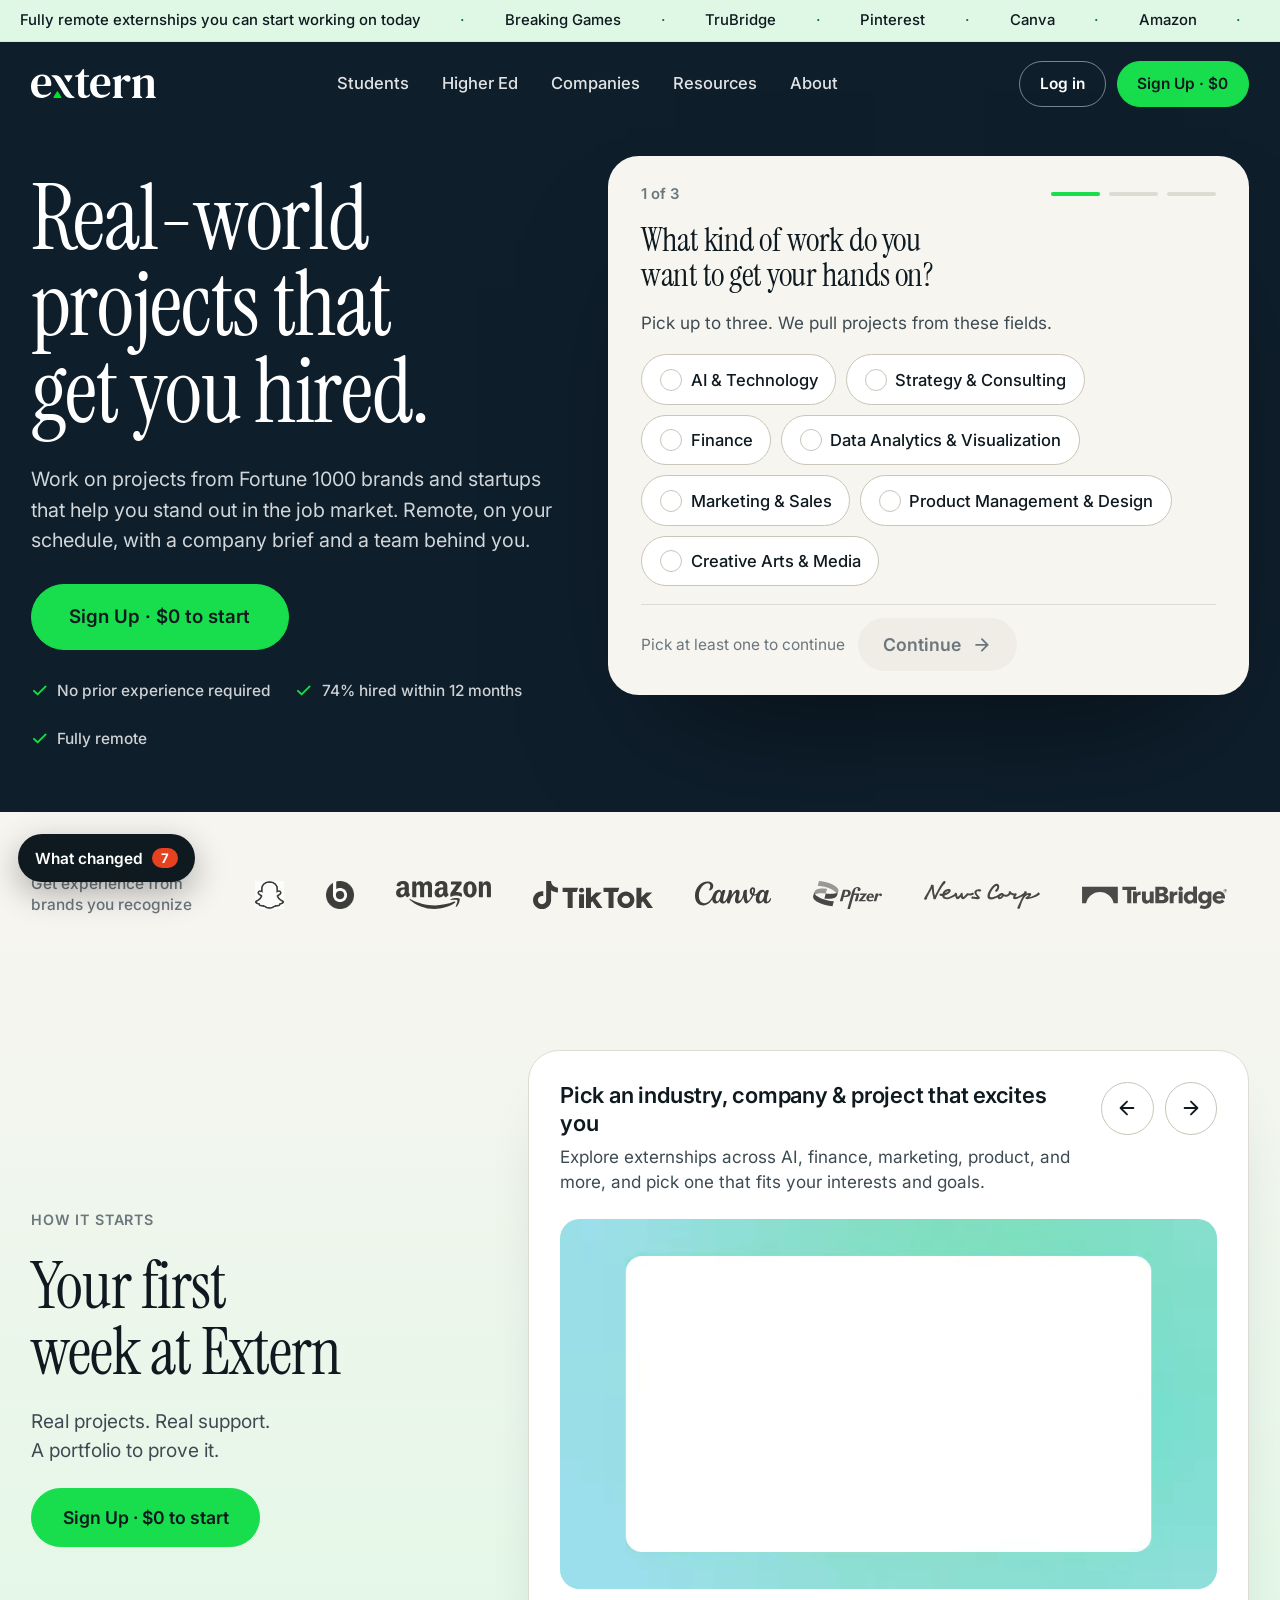
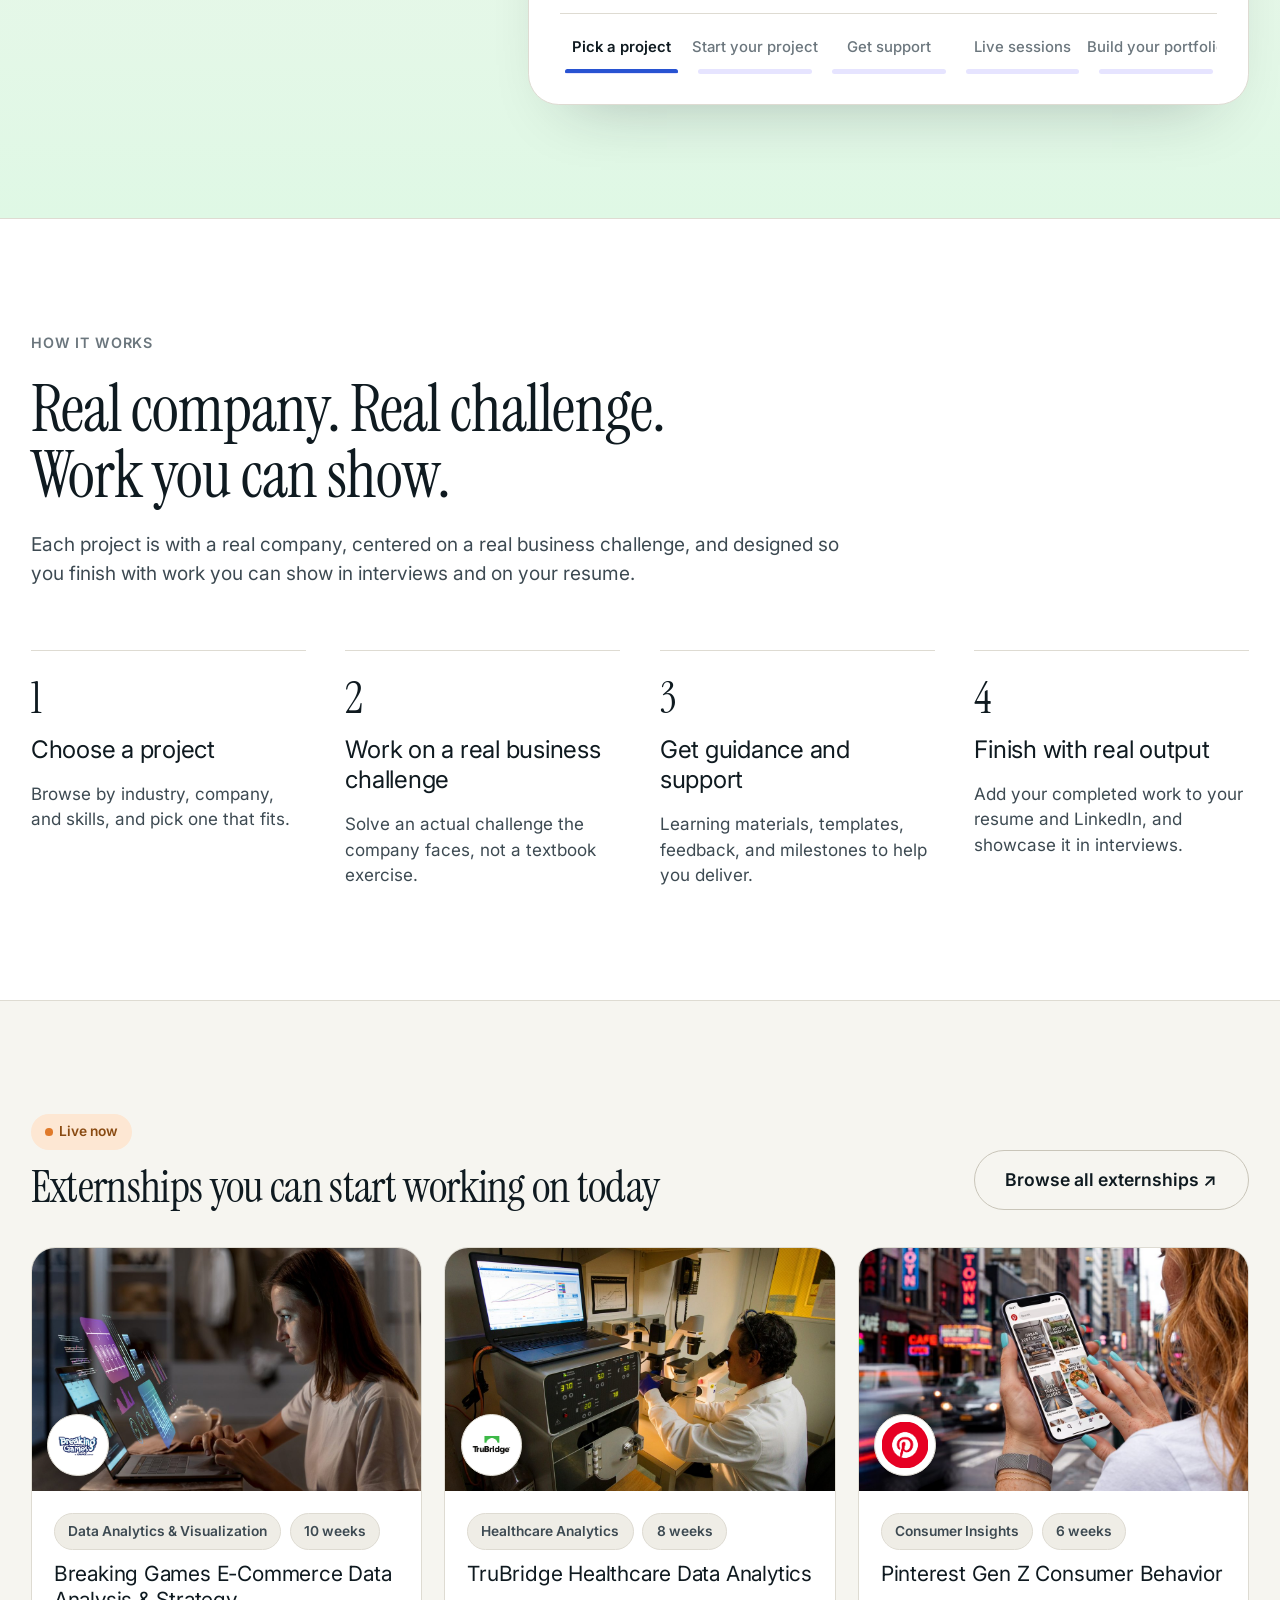
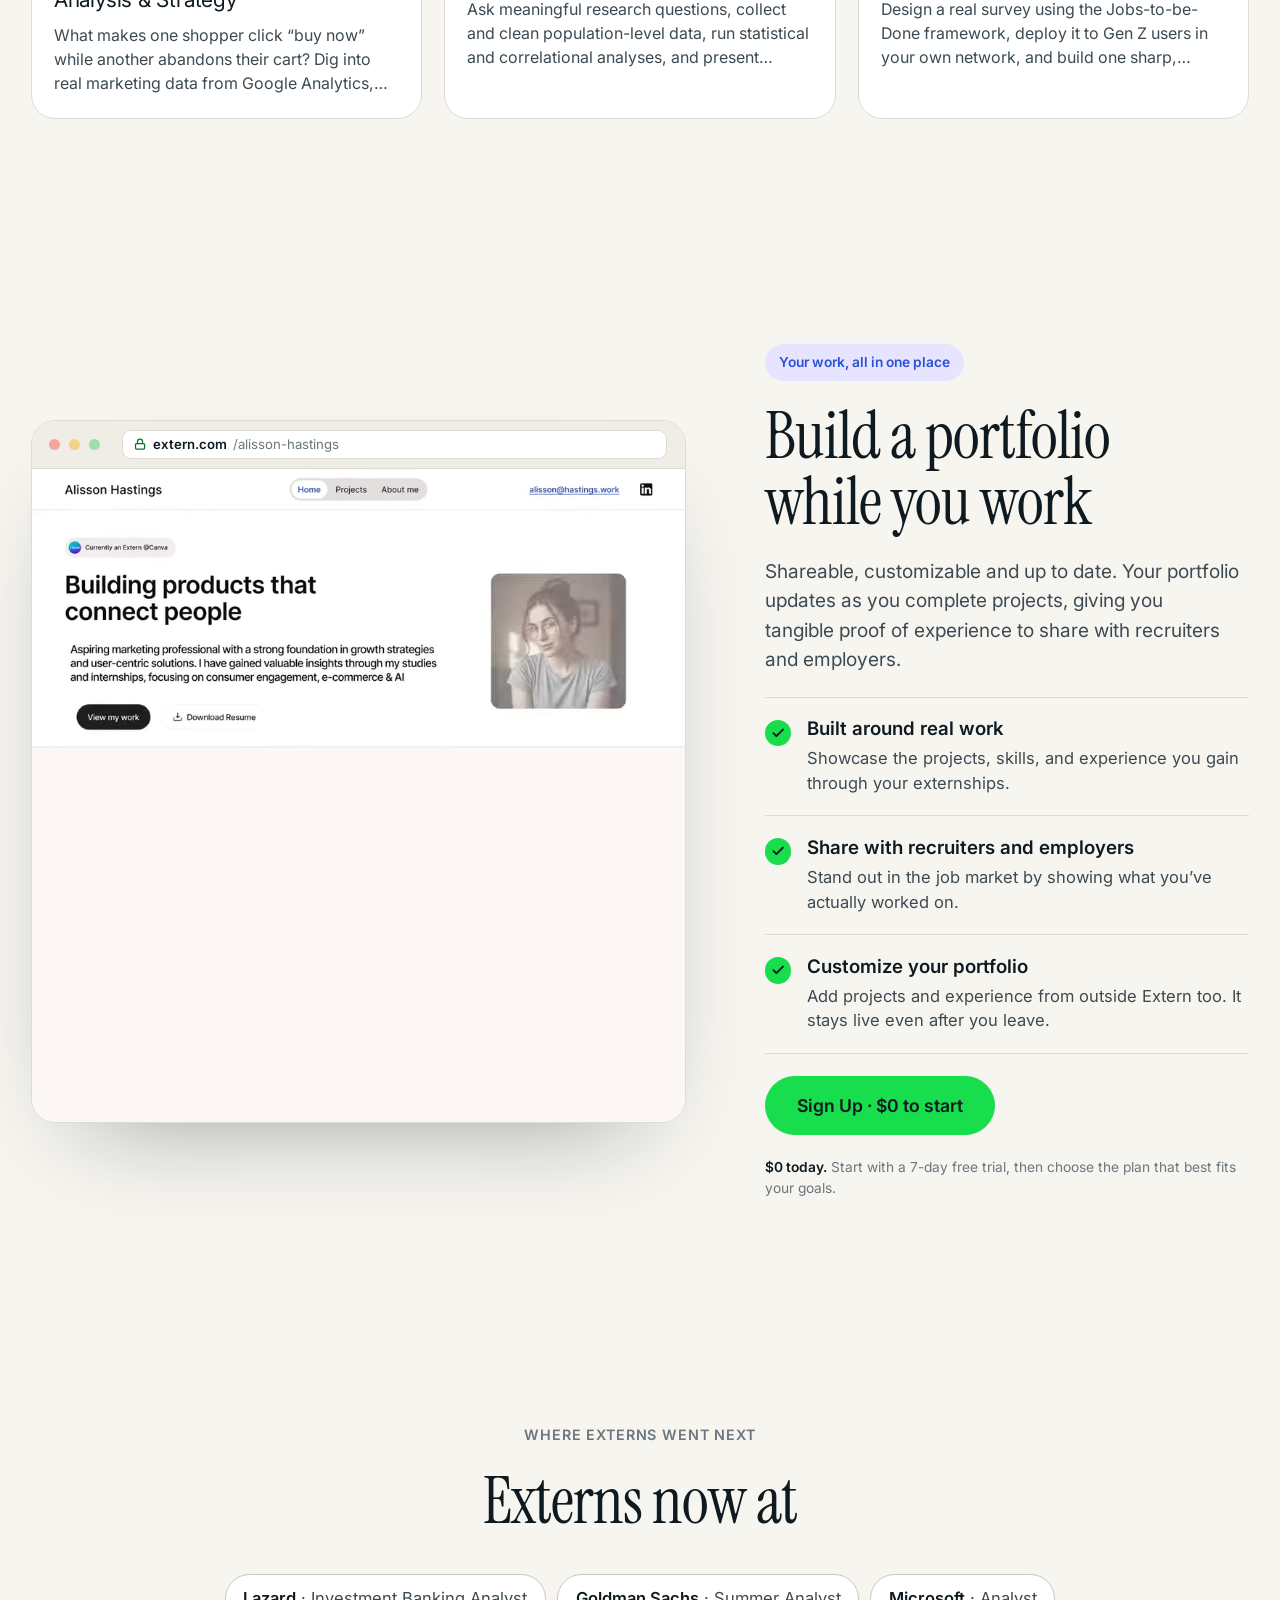
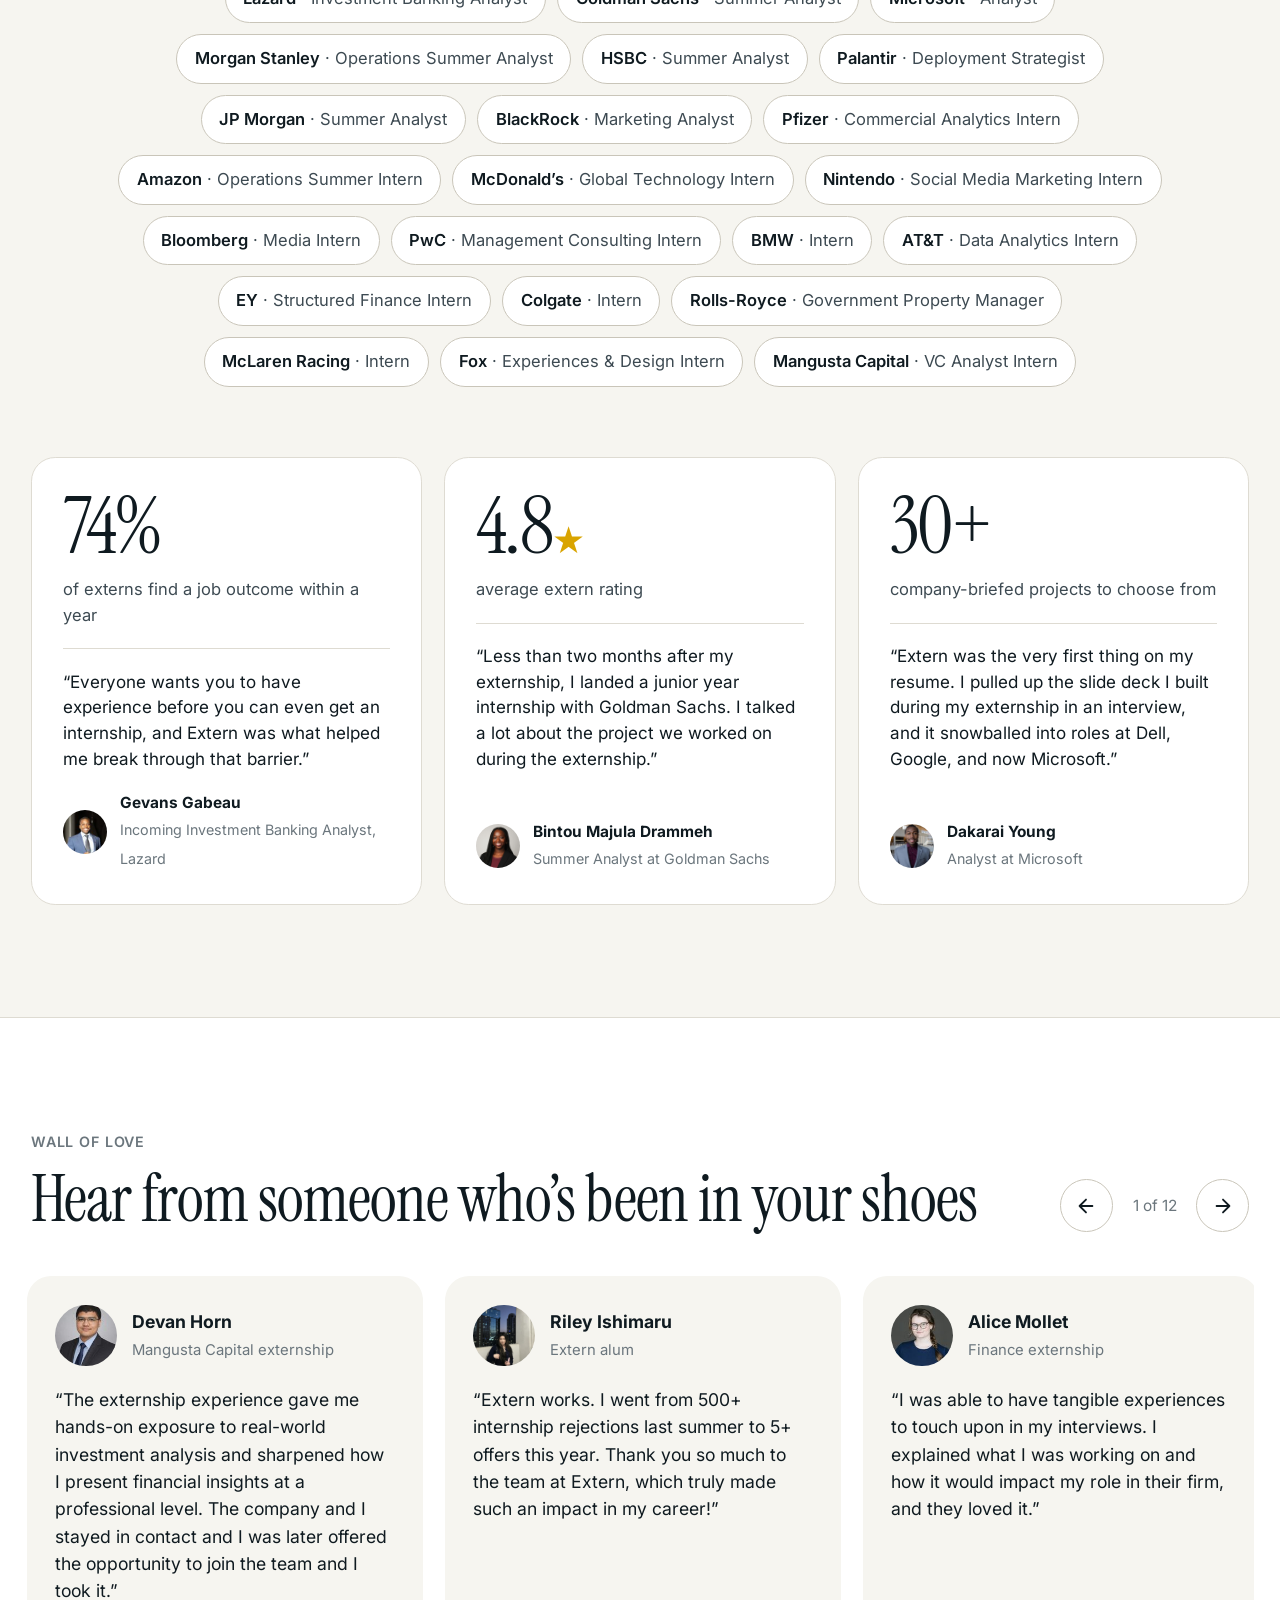
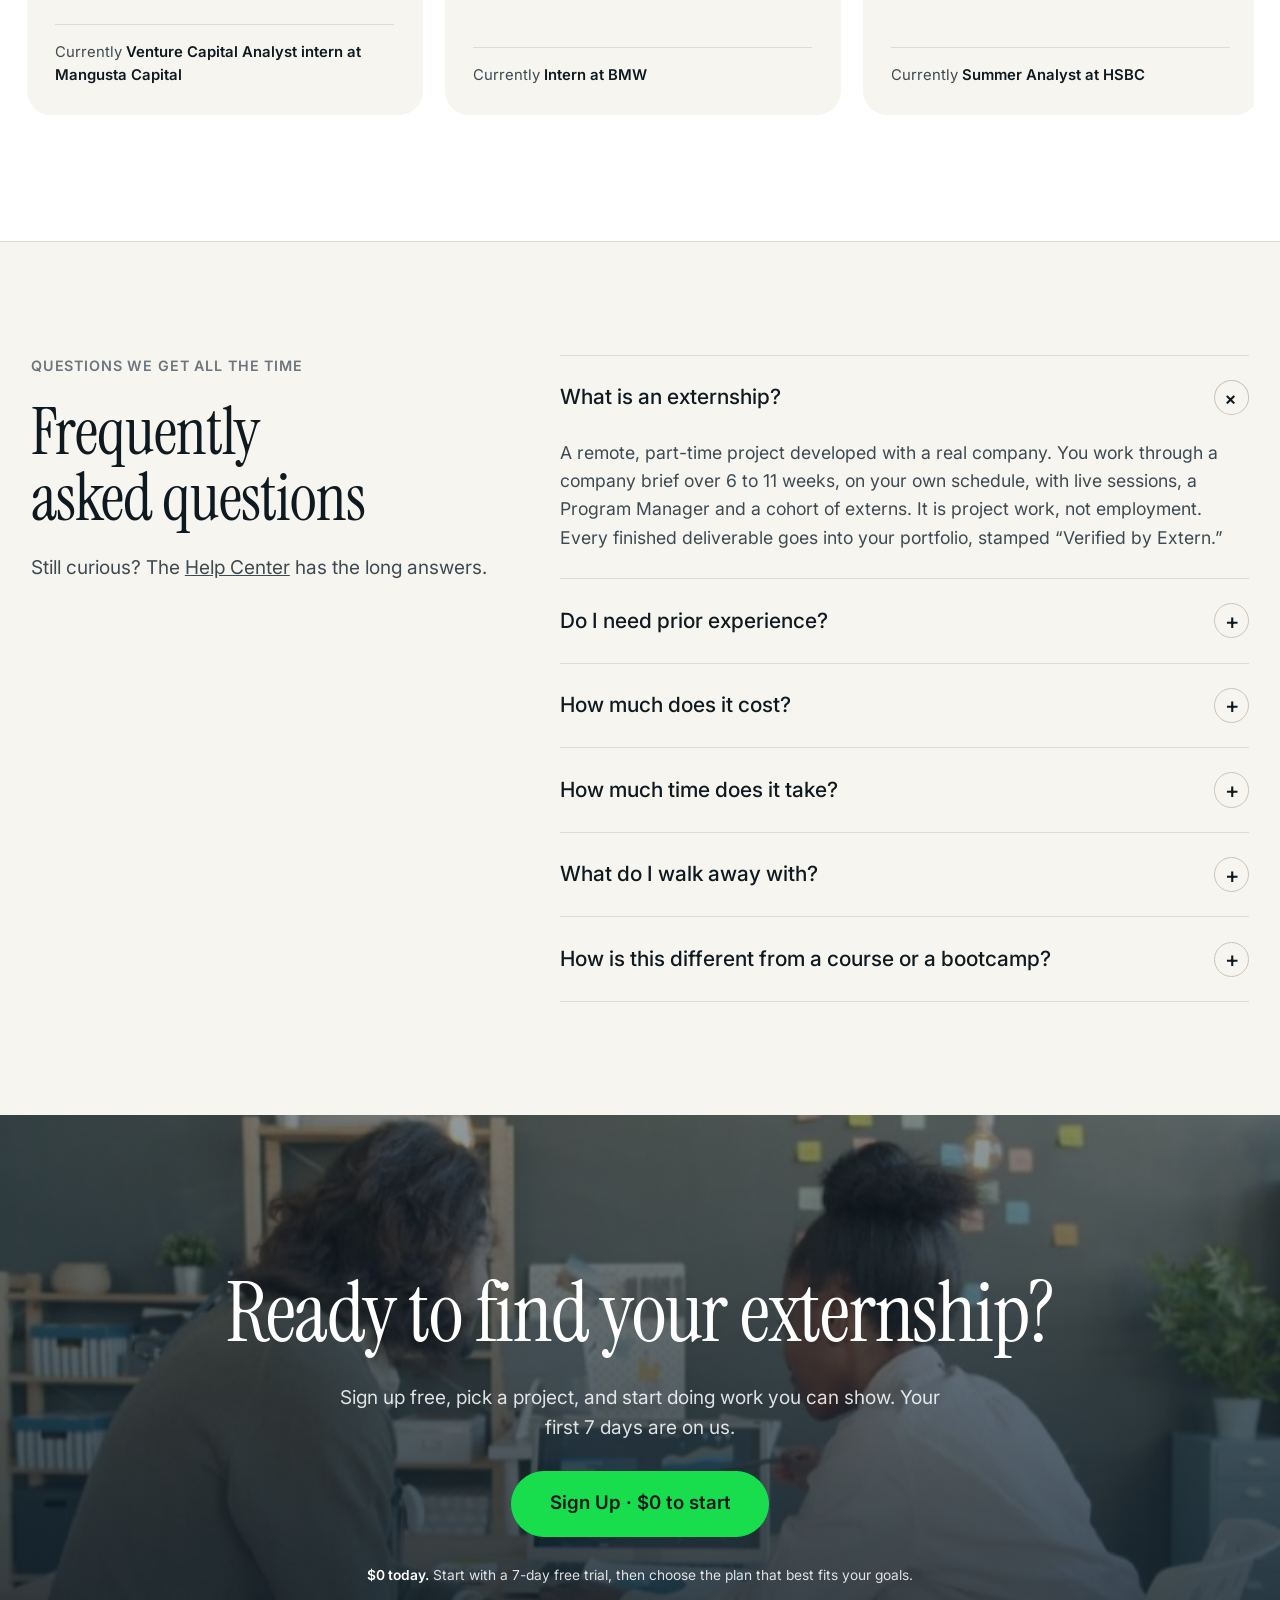
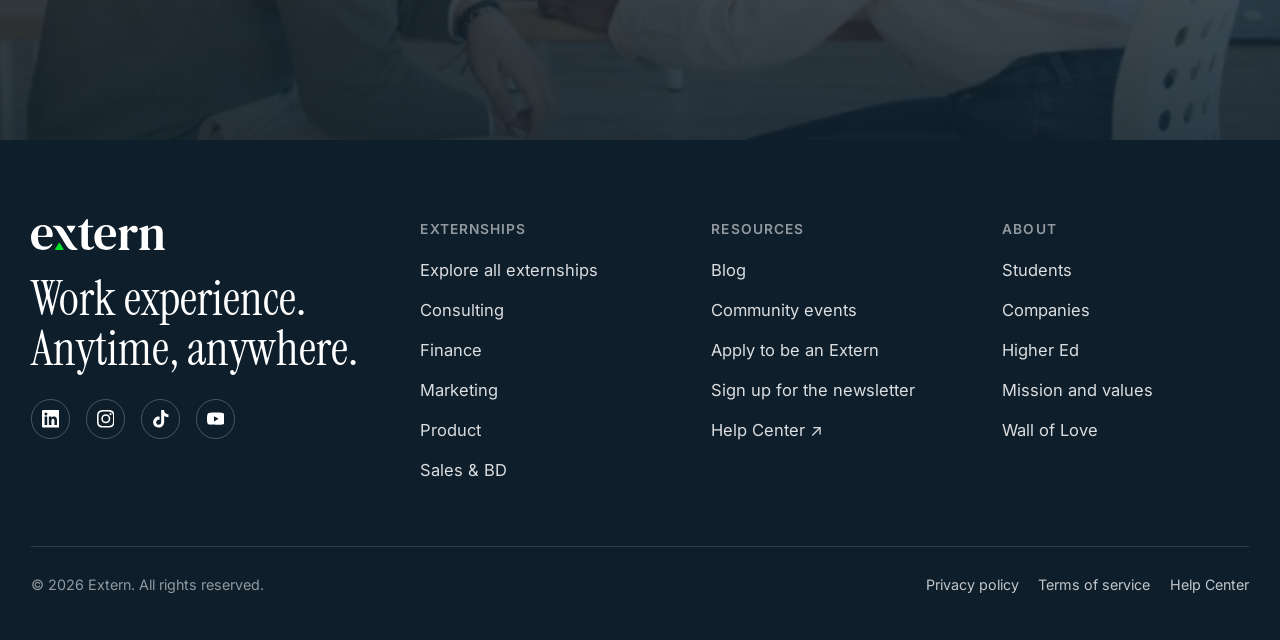
==== commit dd254e75: "v2: Jay's Oct 15 review, hero matcher button dropped, three questions kept, 1 of 3 counter restored " ====
--- a/v2.html
+++ b/v2.html
@@ -484,7 +484,6 @@
 @media (max-width:860px){
   .heroGrid{grid-template-columns:1fr;padding:12px 0 28px;gap:18px}
   .heroCopy{grid-row:1}
-  .heroCopy .row .btn.ghost{display:none}
   .heroMatch{grid-column:1;grid-row:2}
   .mstart{display:flex;flex-direction:column;gap:10px;width:100%;text-align:left;background:var(--cream);color:var(--ink);border:0;border-radius:22px;padding:18px 18px 16px;box-shadow:0 30px 60px -30px rgba(0,0,0,.6);font:inherit}
   .mstart .who{display:flex;gap:8px;align-items:center;font-size:12.5px;font-weight:600;color:var(--muted)}
@@ -555,8 +554,6 @@
         <p class="lead"><span class="full">Work on projects from Fortune 1000 brands and startups that help you stand out in the job market. Remote, on your schedule, with a company brief and a team behind you.</span><span class="short">Work on projects from Fortune 1000 brands and startups. Remote, on your schedule, with a team behind you.</span></p>
         <div class="row">
           <a class="btn primary lg" href="https://app.extern.com/sign-up" data-cta="hero">Sign Up · $0 to start</a>
-          <a class="btn ghost onDark lg" href="#match" data-open-matcher data-cta="hero-match">Find my externship <svg width="18" height="18" viewBox="0 0 24 24" fill="none" stroke="currentColor" stroke-width="2.2" stroke-linecap="round" stroke-linejoin="round" aria-hidden="true"><path d="M5 12h14M12 5l7 7-7 7"/></svg></a>
-          <span class="pin" data-n="2">2</span>
         </div>
         <div class="trust">
           <span><svg viewBox="0 0 24 24" fill="none" stroke="currentColor" stroke-width="2.5" stroke-linecap="round" stroke-linejoin="round"><path d="M20 6 9 17l-5-5"/></svg>No prior experience required</span>
@@ -570,30 +567,35 @@
         <button type="button" class="mstart" data-open-matcher data-cta="hero-start">
           <span class="who"><img src="assets/extern_mark.svg" alt="">Extern</span>
           <b>Find your externship</b>
-          <span>Two quick questions, about a minute. See your three picks before you make an account.</span>
+          <span>Three quick questions. See your three picks before you make an account.</span>
           <span class="btn primary">Start</span>
         </button>
         <div class="hcard" id="mcard" role="region" aria-label="Find your externship">
           <div class="mmain">
-            <div class="mtop"><span id="mcount">Question 1 of 2 · about a minute</span><div class="mprog" id="mprog"><i class="on"></i><i></i></div><button type="button" class="mclose" id="mclose" aria-label="Close"><svg width="20" height="20" viewBox="0 0 24 24" fill="none" stroke="currentColor" stroke-width="2.2" stroke-linecap="round"><path d="M6 6l12 12M18 6 6 18"/></svg></button><span class="pin" data-n="7">7</span></div>
+            <div class="mtop"><span id="mcount">1 of 3</span><div class="mprog" id="mprog"><i class="on"></i><i></i><i></i></div><button type="button" class="mclose" id="mclose" aria-label="Close"><svg width="20" height="20" viewBox="0 0 24 24" fill="none" stroke="currentColor" stroke-width="2.2" stroke-linecap="round"><path d="M6 6l12 12M18 6 6 18"/></svg></button></div>
 
             <div class="mstep on" data-step="0">
-              <h3>What kind of work do you want to get your hands on?<span class="pin" data-n="8">8</span></h3>
+              <h3>What kind of work do you want to get your hands on?</h3>
               <p class="sub">Pick up to three. We pull projects from these fields.</p>
               <div class="opts" data-q="focus" data-max="3"></div>
             </div>
             <div class="mstep" data-step="1">
+              <h3>Got it. What do you want to walk away with?</h3>
+              <p class="sub">Pick up to three. This decides which projects we surface first.</p>
+              <div class="opts" data-q="goal" data-max="3"></div>
+            </div>
+            <div class="mstep" data-step="2">
               <h3>Last one. Where are you right now?</h3>
               <p class="sub">One pick. We match the level of the project, not just the topic.</p>
               <div class="opts single" data-q="stage" data-max="1"></div>
             </div>
-            <div class="mstep" data-step="2">
+            <div class="mstep" data-step="3">
               <h3 id="rtitle">Here’s where we’d start you.</h3>
               <div class="mecho" id="mecho"></div>
               <div class="mres" id="mres"></div>
               <p class="sub small">Remote, part-time, open now. Free account, no card, your pick is already selected when you land.</p>
             </div>
-            <div class="mstep" data-step="3">
+            <div class="mstep" data-step="4">
               <h3>Create a free account to open it.</h3>
               <div class="pickline"><img id="plogo" alt=""><div><b id="ptitle"></b><span id="pmeta"></span></div><button type="button" class="lnk" id="pchange">Change</button></div>
               <div class="su">
@@ -601,7 +603,7 @@
                 <div class="or"><span>or</span></div>
                 <label class="field"><span>Email</span><input type="email" placeholder="you@school.edu" autocomplete="email"></label>
                 <a class="btn primary" id="ebtn" href="https://app.extern.com/sign-up">Continue with email</a>
-                <p class="terms">$0 to start, no card. We’ll ask how you heard about Extern once you’re in, not before.<span class="pin" data-n="4">4</span></p>
+                <p class="terms">$0 to start, no card. We’ll ask how you heard about Extern once you’re in, not before.<span class="pin" data-n="3">3</span></p>
               </div>
             </div>
 
@@ -875,26 +877,24 @@
 </footer>
 
 <div class="sticky" id="sticky">
-  <div class="t"><b>Find your externship</b>2 questions, about a minute</div>
+  <div class="t"><b>Find your externship</b>3 questions, then your three picks</div>
   <button type="button" class="btn primary" data-open-matcher data-cta="sticky">Find my externship</button>
-  <span class="pin" data-n="3">3</span>
+  <span class="pin" data-n="2">2</span>
 </div>
 
-<button type="button" class="chgbtn" id="chgbtn" aria-expanded="false">What changed <b>10</b></button>
+<button type="button" class="chgbtn" id="chgbtn" aria-expanded="false">What changed <b>7</b></button>
 <aside class="chg" id="chg" hidden>
   <div class="chgh"><b>Matcher v2 vs today’s matcher arm</b><button type="button" id="chgx" aria-label="Close">×</button></div>
   <ol>
     <li><b>Matcher in the hero.</b> The first question sits where the quiz sits on Dishita’s arm, above the fold. The hero photo and the separate dark matcher section are gone.</li>
-    <li><b>“Find my externship” starts the matcher in place.</b> Desktop: highlights the card and focuses the first option. Phone: opens it full screen.</li>
     <li><b>The sticky bar opens the matcher</b> instead of linking to app sign-up (phone only).</li>
     <li><b>“How did you hear about us” is out of sign-up.</b> Asked on the platform after the account exists.</li>
     <li><b>One primary CTA on results.</b> The top pick is featured with “Start with [company] · $0”. The other two are “Open this one instead” links.</li>
     <li><b>“Open all three”</b> under the cards. Sign up without choosing, top pick carried as the default.</li>
-    <li><b>Progress and time cue:</b> “Question 1 of 2 · about a minute”.</li>
-    <li><b>Two questions, not three.</b> “What do you want to walk away with?” is dropped.</li>
     <li><b>Phone results stack vertically,</b> top pick first. No swipe rail.</li>
     <li><b>Not visible here:</b> fix the Canva and Pinterest catalog fallback, check the LinkedIn, Instagram and TikTok in-app browsers, add per-question tracking.</li>
   </ol>
+  <p><b>Oct 15 review:</b> the hero “Find my externship” button is gone, all three questions stay and the counter reads “1 of 3” like today.</p>
   <label class="chgpins"><input type="checkbox" id="pins"> Show numbered pins on the page</label>
   <p>Today’s version for comparison: <a href="index.html">index.html</a>. Buttons on the sign-up step link to the real sign-up page with the picks attached.</p>
 </aside>
@@ -962,6 +962,7 @@
   ];
   var Q={
     focus:['AI & Technology','Strategy & Consulting','Finance','Data Analytics & Visualization','Marketing & Sales','Product Management & Design','Creative Arts & Media'],
+    goal:['Real work I can talk about in interviews','Recognizable company names on my resume','One specific skill, practiced for real','A first look at a new field','A professional certificate','Structured feedback on my work'],
     stage:['Little work experience so far','Some experience, but my career hasn’t really started','Started my career, thinking about a change','Established, coming back after a break','Firmly established in my career']
   };
   var CODE={'AI & Technology':'ai','Strategy & Consulting':'consulting','Finance':'finance','Data Analytics & Visualization':'data','Marketing & Sales':'marketing','Product Management & Design':'product','Creative Arts & Media':'creative',
@@ -971,7 +972,7 @@
   // The visitor's own attribution, forwarded as-is: standard utm_* plus the ad click ids the app already allowlists.
   var ATTR=/^(utm_[a-z_]+|gclid|gclsrc|gbraid|wbraid|dclid|fbclid|ttclid|msclkid|li_fat_id|twclid|epik)$/i;
   function attribution(){var out=[];try{new URLSearchParams(location.search).forEach(function(v,k){if(ATTR.test(k)&&v)out.push(encodeURIComponent(k)+'='+encodeURIComponent(v))})}catch(e){}return out.length?out.join('&')+'&':''}
-  var ans={focus:[],stage:[]},step=0,ORDER=['focus','stage'],scored=[];
+  var ans={focus:[],goal:[],stage:[]},step=0,ORDER=['focus','goal','stage'],scored=[];
   var steps=[].slice.call(document.querySelectorAll('.mstep')),prog=[].slice.call(document.querySelectorAll('#mprog i')),mcount=document.getElementById('mcount'),mnext=document.getElementById('mnext'),mback=document.getElementById('mback'),mcue=document.getElementById('mcue'),mcard=document.getElementById('mcard');
   var CHECK='<i><svg viewBox="0 0 24 24" fill="none" stroke="#0f1a20" stroke-width="3.5" stroke-linecap="round" stroke-linejoin="round"><path d="M20 6 9 17l-5-5"/></svg></i>';
   document.querySelectorAll('.opts').forEach(function(box){
@@ -1001,24 +1002,24 @@
     prog.forEach(function(p,k){p.classList.toggle('done',k<i);p.classList.toggle('on',k===i)});
     mback.hidden=i===0;
     var r=document.querySelector('.mfoot .right .restart'); if(r)r.remove();
-    if(i<2){mcount.textContent='Question '+(i+1)+' of 2 · about a minute';mnext.hidden=false;mcue.hidden=false;mnext.firstChild.textContent=i===1?'Show my externships ':'Continue ';cue();}
-    else if(i===2){mcount.textContent='Your three externships';mnext.hidden=true;mcue.hidden=true;results();}
+    if(i<3){mcount.textContent=(i+1)+' of 3';mnext.hidden=false;mcue.hidden=false;mnext.firstChild.textContent=i===2?'Show my externships ':'Continue ';cue();}
+    else if(i===3){mcount.textContent='Your three externships';mnext.hidden=true;mcue.hidden=true;results();}
     else{mcount.textContent='Almost there · no card needed';mnext.hidden=true;mcue.hidden=true;}
     if(document.body.classList.contains('sheet'))mcard.scrollTop=0;
     else if(mcard.getBoundingClientRect().top<0)mcard.scrollIntoView({behavior:reduce?'auto':'smooth',block:'start'});
   }
   function results(){
-    var stageIdx=Q.stage.indexOf(ans.stage[0]);
-    scored=PROG.map(function(p,i){var f=p.focus.filter(function(x){return ans.focus.indexOf(x)>-1}).length;return {p:p,sc:f*3+(p.adv?(stageIdx>=2?1:-1):0),i:i}}).sort(function(a,b){return b.sc-a.sc||a.i-b.i}).slice(0,3);
-    document.getElementById('mecho').innerHTML='Based on '+ans.focus.map(function(a){return '<span>'+a+'</span>'}).join('')+' at your level';
+    var stageIdx=Q.stage.indexOf(ans.stage[0]),goalIdx=ans.goal.map(function(g){return Q.goal.indexOf(g)});
+    scored=PROG.map(function(p,i){var f=p.focus.filter(function(x){return ans.focus.indexOf(x)>-1}).length;var g=p.gives.filter(function(x){return goalIdx.indexOf(x)>-1}).length;return {p:p,sc:f*3+g+(p.adv?(stageIdx>=2?1:-1):0),i:i}}).sort(function(a,b){return b.sc-a.sc||a.i-b.i}).slice(0,3);
+    document.getElementById('mecho').innerHTML='Based on '+ans.focus.map(function(a){return '<span>'+a+'</span>'}).join('')+' and wanting '+ans.goal.map(function(a){return '<span>'+a.charAt(0).toLowerCase()+a.slice(1)+'</span>'}).join('');
     var top=scored[0],m=top.p.focus.filter(function(f){return ans.focus.indexOf(f)>-1});
-    var html='<span class="pin l" data-n="9">9</span><div class="rfeat"><span class="pick">Top pick</span><img src="'+top.p.logo+'" alt="'+top.p.co+'"><h4>'+top.p.title+'</h4><div class="meta">'+top.p.co+' · '+top.p.weeks+' · Remote</div><p class="why">'+(m.length?'<b>Matches '+m.join(' and ')+'.</b> ':'')+top.p.why+'</p><button type="button" class="btn primary" data-pick="'+top.p.slug+'" data-cta="match-'+top.p.slug+'">Start with '+top.p.co+' · $0</button><span class="pin" data-n="5">5</span></div>';
+    var html='<span class="pin l" data-n="6">6</span><div class="rfeat"><span class="pick">Top pick</span><img src="'+top.p.logo+'" alt="'+top.p.co+'"><h4>'+top.p.title+'</h4><div class="meta">'+top.p.co+' · '+top.p.weeks+' · Remote</div><p class="why">'+(m.length?'<b>Matches '+m.join(' and ')+'.</b> ':'')+top.p.why+'</p><button type="button" class="btn primary" data-pick="'+top.p.slug+'" data-cta="match-'+top.p.slug+'">Start with '+top.p.co+' · $0</button><span class="pin" data-n="4">4</span></div>';
     html+='<div class="ralts">'+scored.slice(1).map(function(x){return '<div class="ralt"><img src="'+x.p.logo+'" alt=""><div class="rt"><h5>'+x.p.title+'</h5><span class="meta">'+x.p.co+' · '+x.p.weeks+' · Remote</span></div><button type="button" class="lnk" data-pick="'+x.p.slug+'" data-cta="match-'+x.p.slug+'">Open this one instead</button></div>'}).join('')+'</div>';
-    html+='<button type="button" class="btn ghost rall" data-pick="all" data-cta="match-all">Open all three<span class="pin" data-n="6">6</span></button>';
+    html+='<button type="button" class="btn ghost rall" data-pick="all" data-cta="match-all">Open all three<span class="pin" data-n="5">5</span></button>';
     var mres=document.getElementById('mres'); mres.innerHTML=html;
     [].slice.call(mres.querySelectorAll('[data-pick]')).forEach(function(b){b.addEventListener('click',function(){openSignUp(b.dataset.pick)})});
     var restart=document.createElement('button');restart.type='button';restart.className='back restart';restart.textContent='Start over';
-    restart.addEventListener('click',function(){ans={focus:[],stage:[]};document.querySelectorAll('.opts button').forEach(function(b){b.classList.remove('on');b.disabled=false;b.setAttribute('aria-pressed','false')});go(0);});
+    restart.addEventListener('click',function(){ans={focus:[],goal:[],stage:[]};document.querySelectorAll('.opts button').forEach(function(b){b.classList.remove('on');b.disabled=false;b.setAttribute('aria-pressed','false')});go(0);});
     document.querySelector('.mfoot .right').appendChild(restart);
   }
   // A pick opens the sign-up step in place. "all" keeps the top pick as the default the platform pre-selects.
@@ -1028,17 +1029,17 @@
     document.getElementById('ptitle').textContent=all?'All three, starting with '+x.p.co:x.p.title;
     document.getElementById('pmeta').textContent=all?scored.map(function(s){return s.p.co}).join(' · '):x.p.co+' · '+x.p.weeks+' · Remote';
     var picks=scored.map(function(s){return s.p.slug}).join(',');
-    var params='?'+attribution()+'handoff=homepage_match&focus='+codes(ans.focus)+'&stage='+codes(ans.stage)+'&picks='+picks+'&program='+x.p.slug;
+    var params='?'+attribution()+'handoff=homepage_match&focus='+codes(ans.focus)+'&goal='+codes(ans.goal)+'&stage='+codes(ans.stage)+'&picks='+picks+'&program='+x.p.slug;
     document.getElementById('gbtn').href='https://app.extern.com/sign-up'+params;
     document.getElementById('ebtn').href='https://app.extern.com/sign-up'+params;
-    go(3);
+    go(4);
   }
-  document.getElementById('pchange').addEventListener('click',function(){go(2)});
+  document.getElementById('pchange').addEventListener('click',function(){go(3)});
   mnext.addEventListener('click',function(){if(mnext.disabled)return;go(step+1)});
   mback.addEventListener('click',function(){go(step-1)});
   cue();
 
-  // "Find my externship" starts the matcher in place: desktop highlights the card and focuses the first option, phone opens it full screen
+  // The sticky bar and the phone starter open the matcher in place: desktop highlights the card and focuses the first option, phone opens it full screen
   var phone=window.matchMedia('(max-width:860px)');
   function openMatcher(){
     if(phone.matches){document.body.classList.add('sheet');mcard.scrollTop=0;}
@@ -1050,14 +1051,15 @@
   if(phone.addEventListener)phone.addEventListener('change',function(){if(!phone.matches)document.body.classList.remove('sheet')});
   if(location.hash==='#match'&&phone.matches){history.replaceState(null,'',location.pathname+location.search);window.scrollTo(0,0);openMatcher();}
 
-  // review aid: ?state=results or ?state=signup jumps to that step with sample answers; ?pins=1 shows the pins
+  // review aid: ?state=goal, ?state=results or ?state=signup jumps to that step with sample answers; ?pins=1 shows the pins
   var qs=new URLSearchParams(location.search),st=qs.get('state');
   if(st==='results'||st==='signup'){
-    ans.focus=['Data Analytics & Visualization','Marketing & Sales'];ans.stage=[Q.stage[1]];
-    document.querySelectorAll('.opts button').forEach(function(b){var l=b.querySelector('span').textContent;if(ans.focus.indexOf(l)>-1||ans.stage.indexOf(l)>-1){b.classList.add('on');b.setAttribute('aria-pressed','true')}});
-    go(2); if(st==='signup')openSignUp(scored[0].p.slug);
+    ans.focus=['Data Analytics & Visualization','Marketing & Sales'];ans.goal=[Q.goal[0],Q.goal[1]];ans.stage=[Q.stage[1]];
+    document.querySelectorAll('.opts button').forEach(function(b){var l=b.querySelector('span').textContent;if(ans.focus.indexOf(l)>-1||ans.goal.indexOf(l)>-1||ans.stage.indexOf(l)>-1){b.classList.add('on');b.setAttribute('aria-pressed','true')}});
+    go(3); if(st==='signup')openSignUp(scored[0].p.slug);
     if(phone.matches)document.body.classList.add('sheet');
   }
+  if(st==='goal'){ans.focus=['Data Analytics & Visualization','Marketing & Sales'];document.querySelectorAll('.opts button').forEach(function(b){if(ans.focus.indexOf(b.querySelector('span').textContent)>-1){b.classList.add('on');b.setAttribute('aria-pressed','true')}});go(1);if(phone.matches)document.body.classList.add('sheet');}
   if(qs.get('pins')==='1'){document.body.classList.add('pins');document.getElementById('pins').checked=true;}
   // review aid: what-changed panel and numbered pins
   var chg=document.getElementById('chg'),chgbtn=document.getElementById('chgbtn');
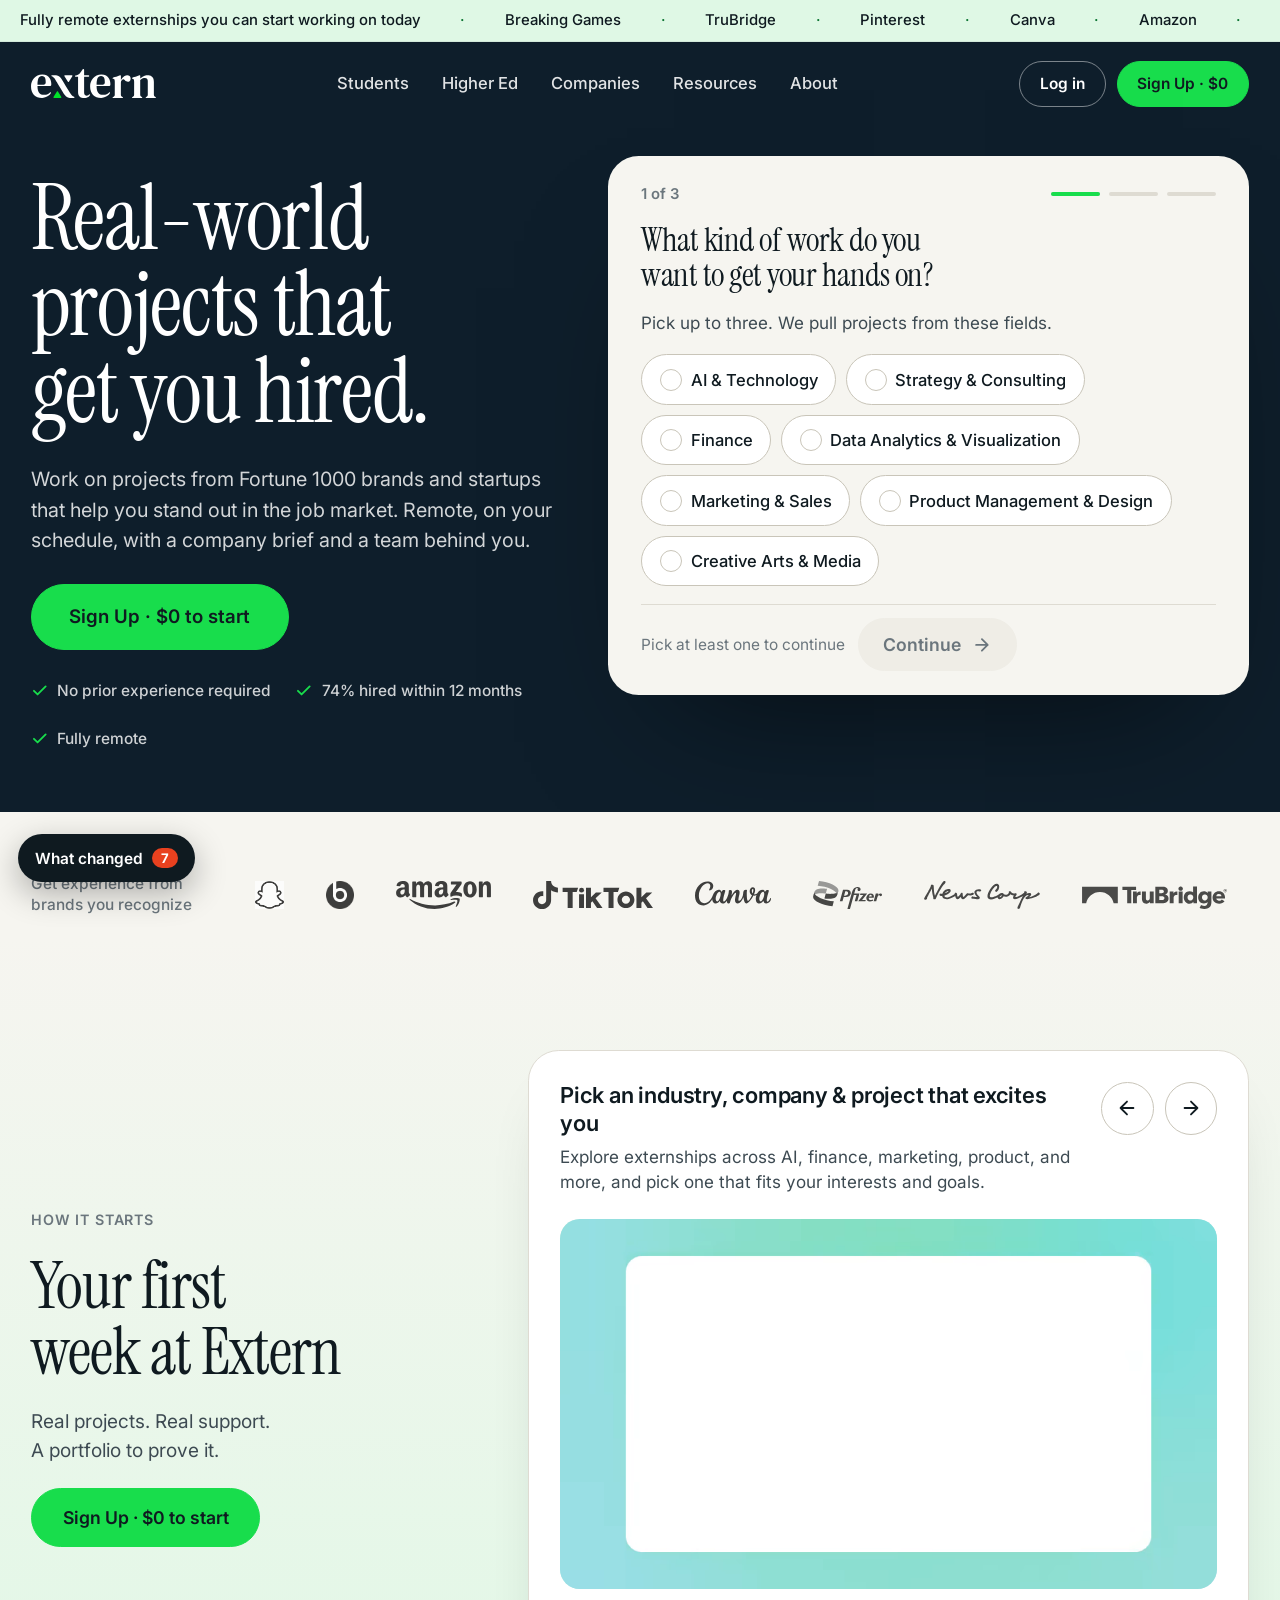
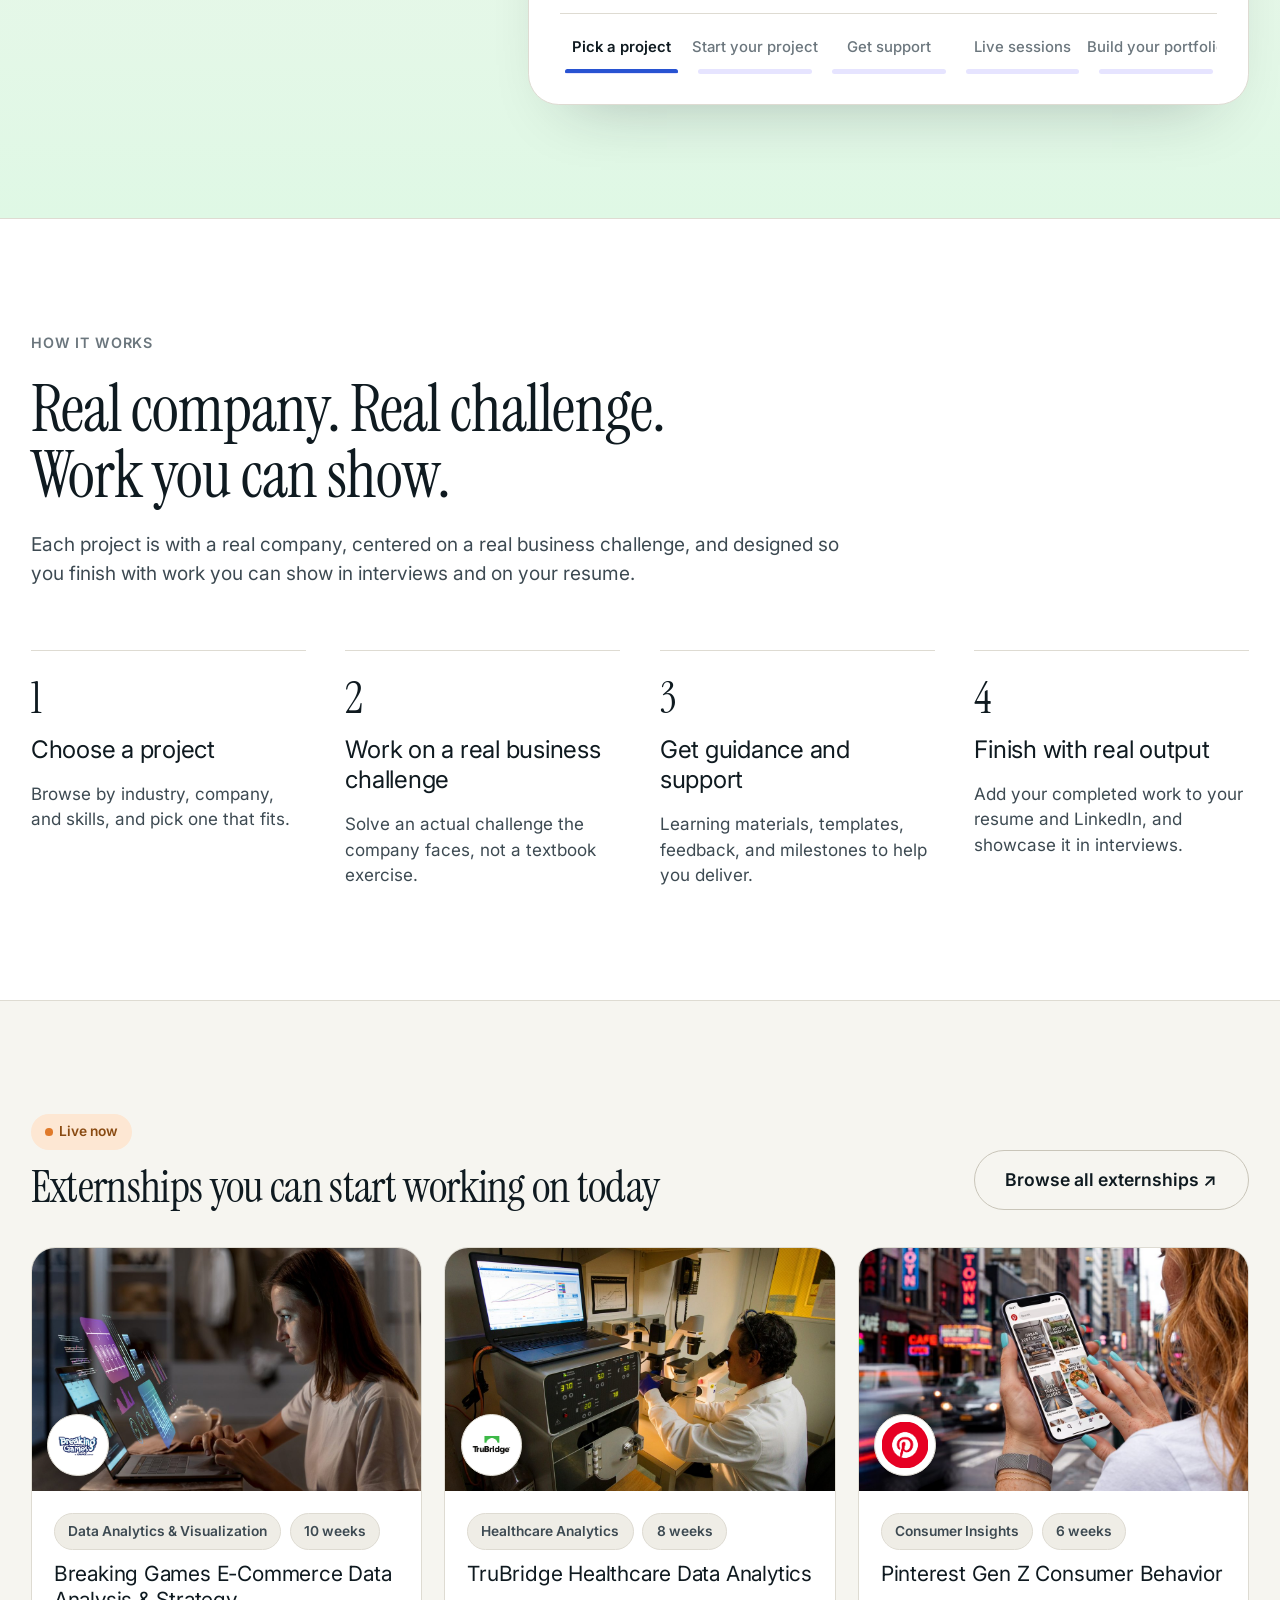
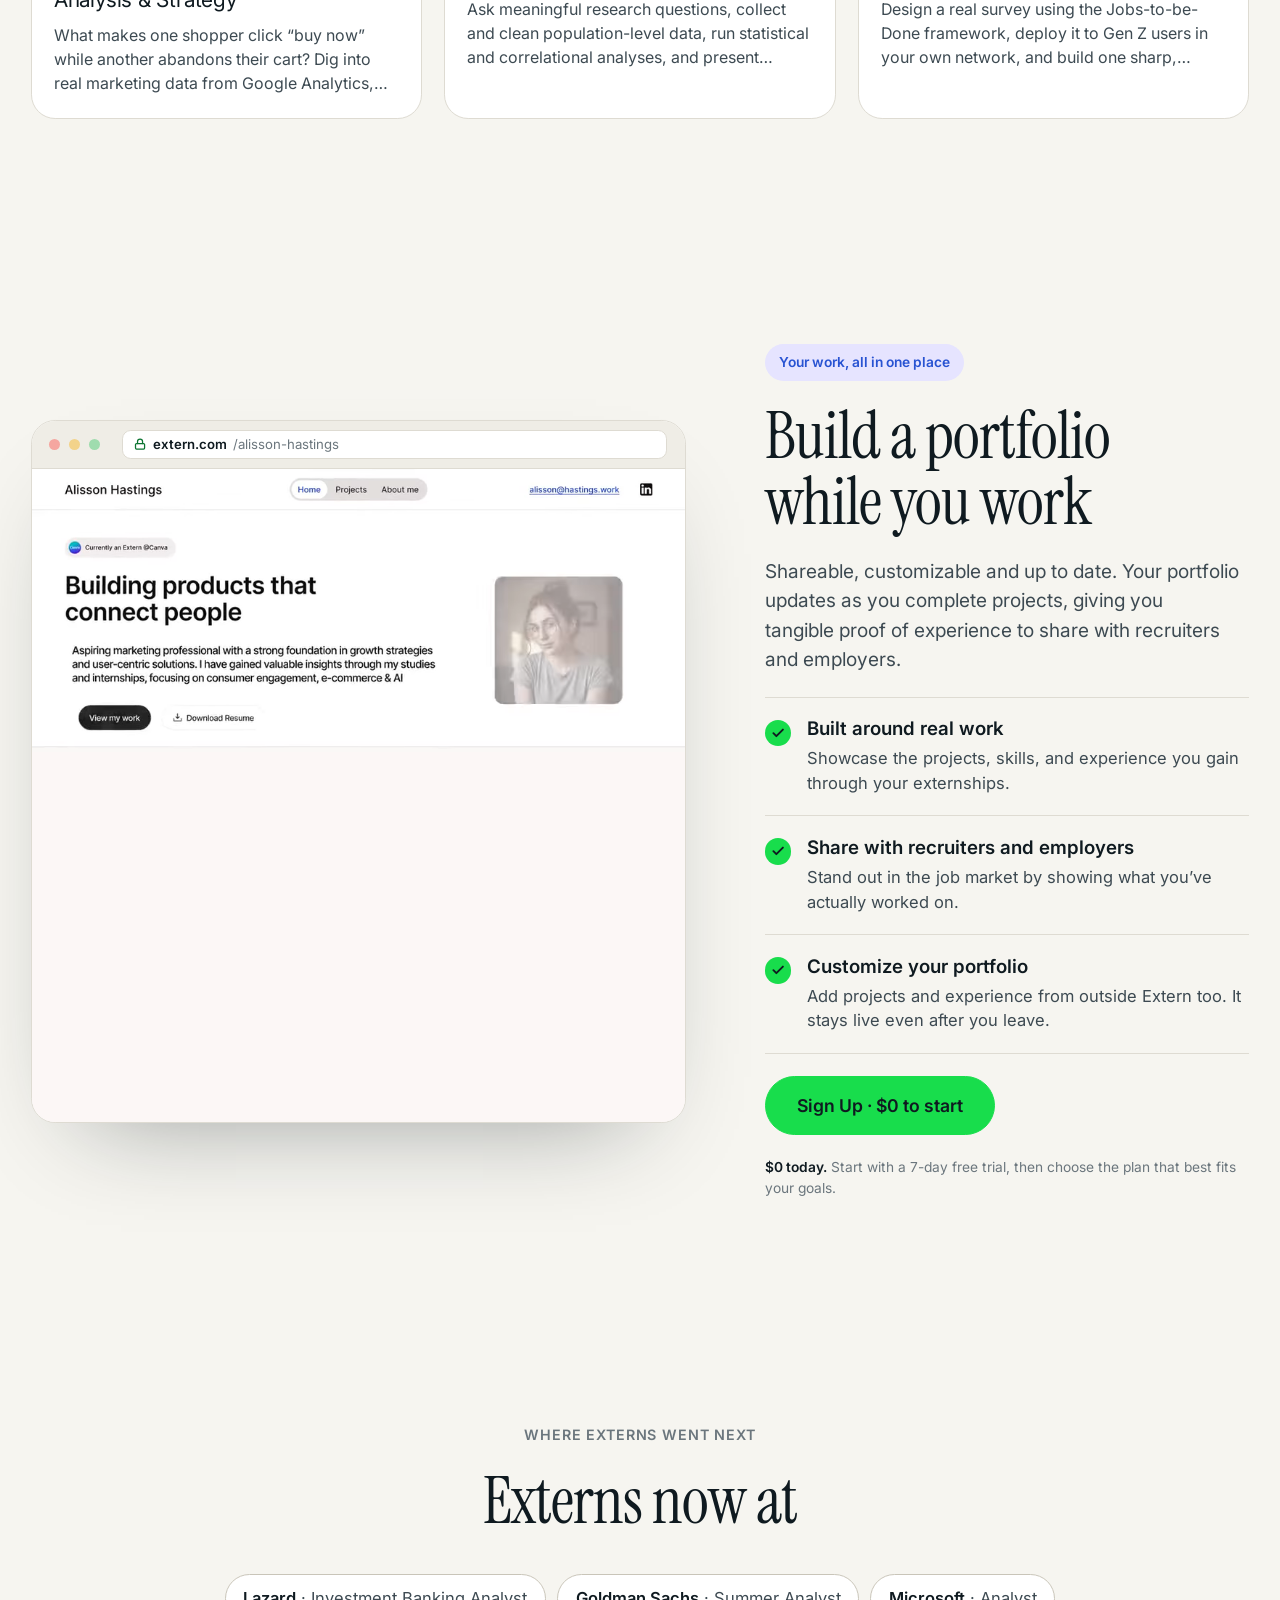
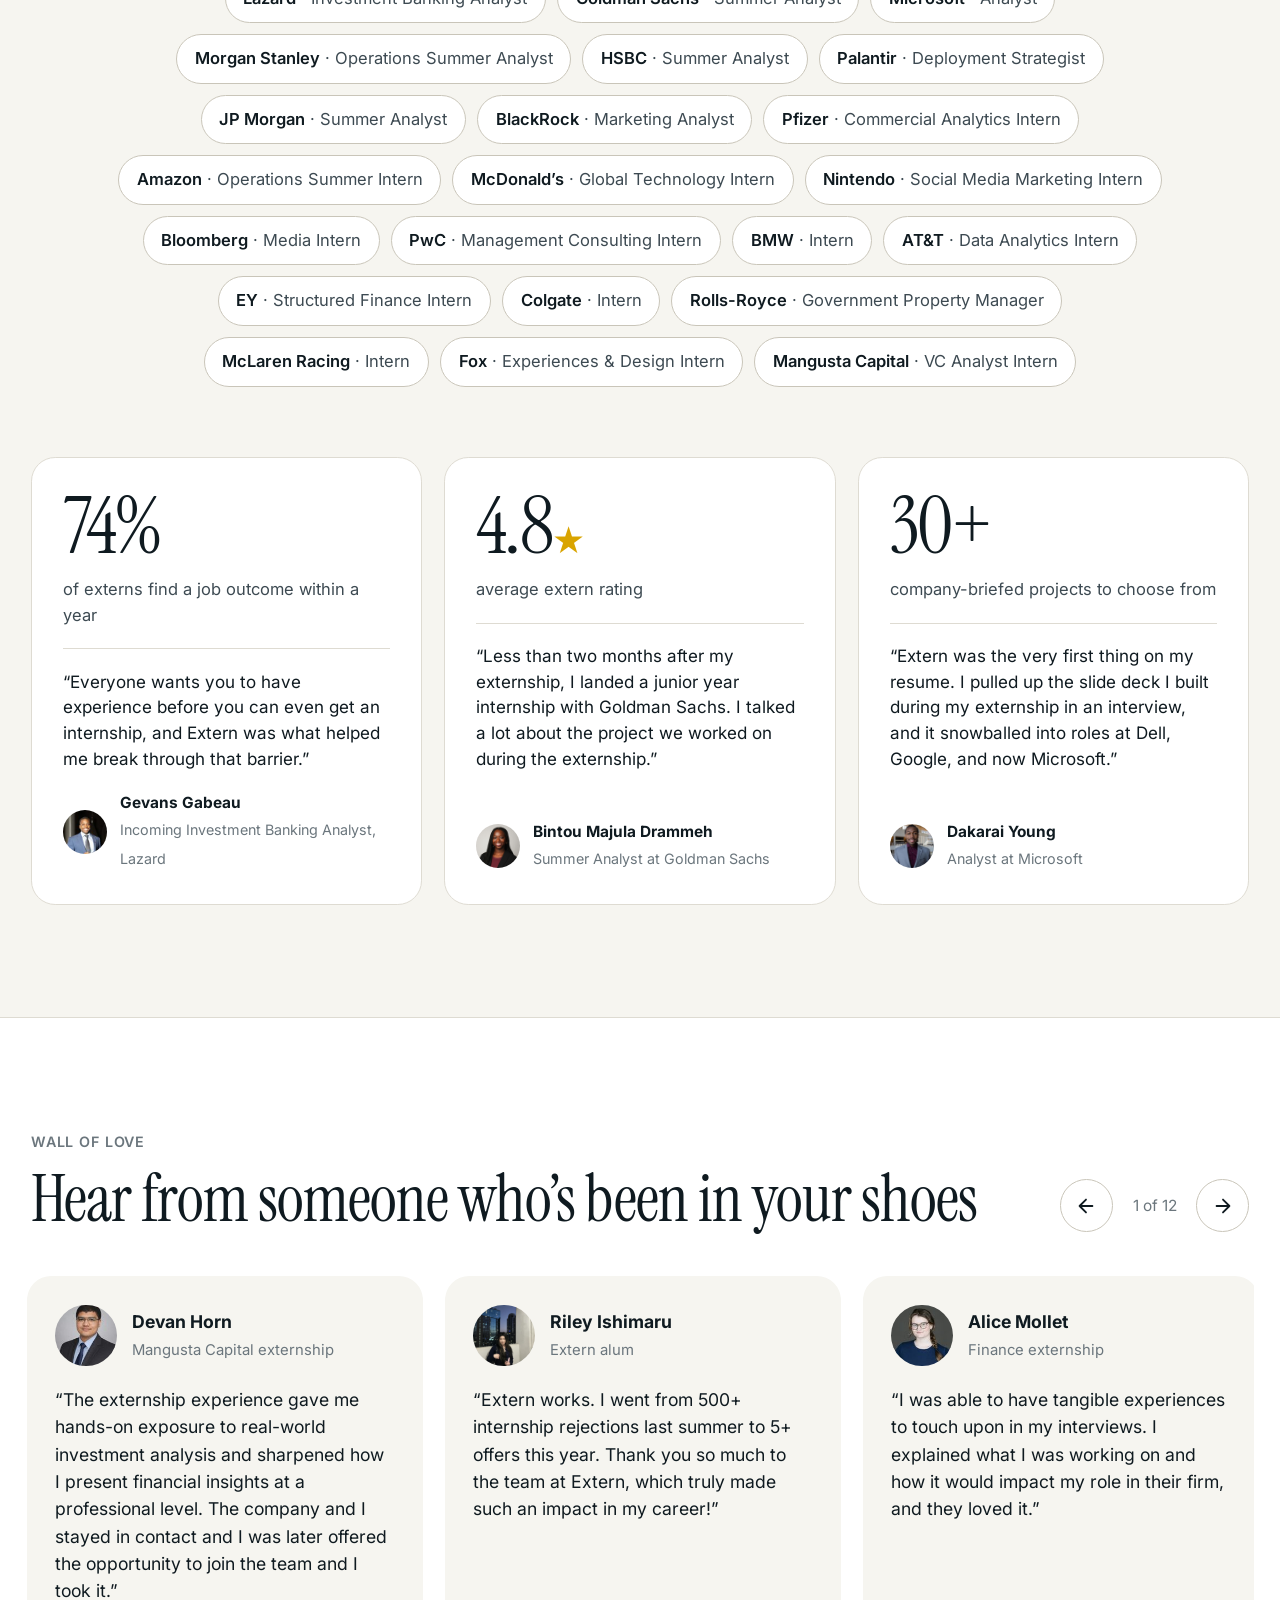
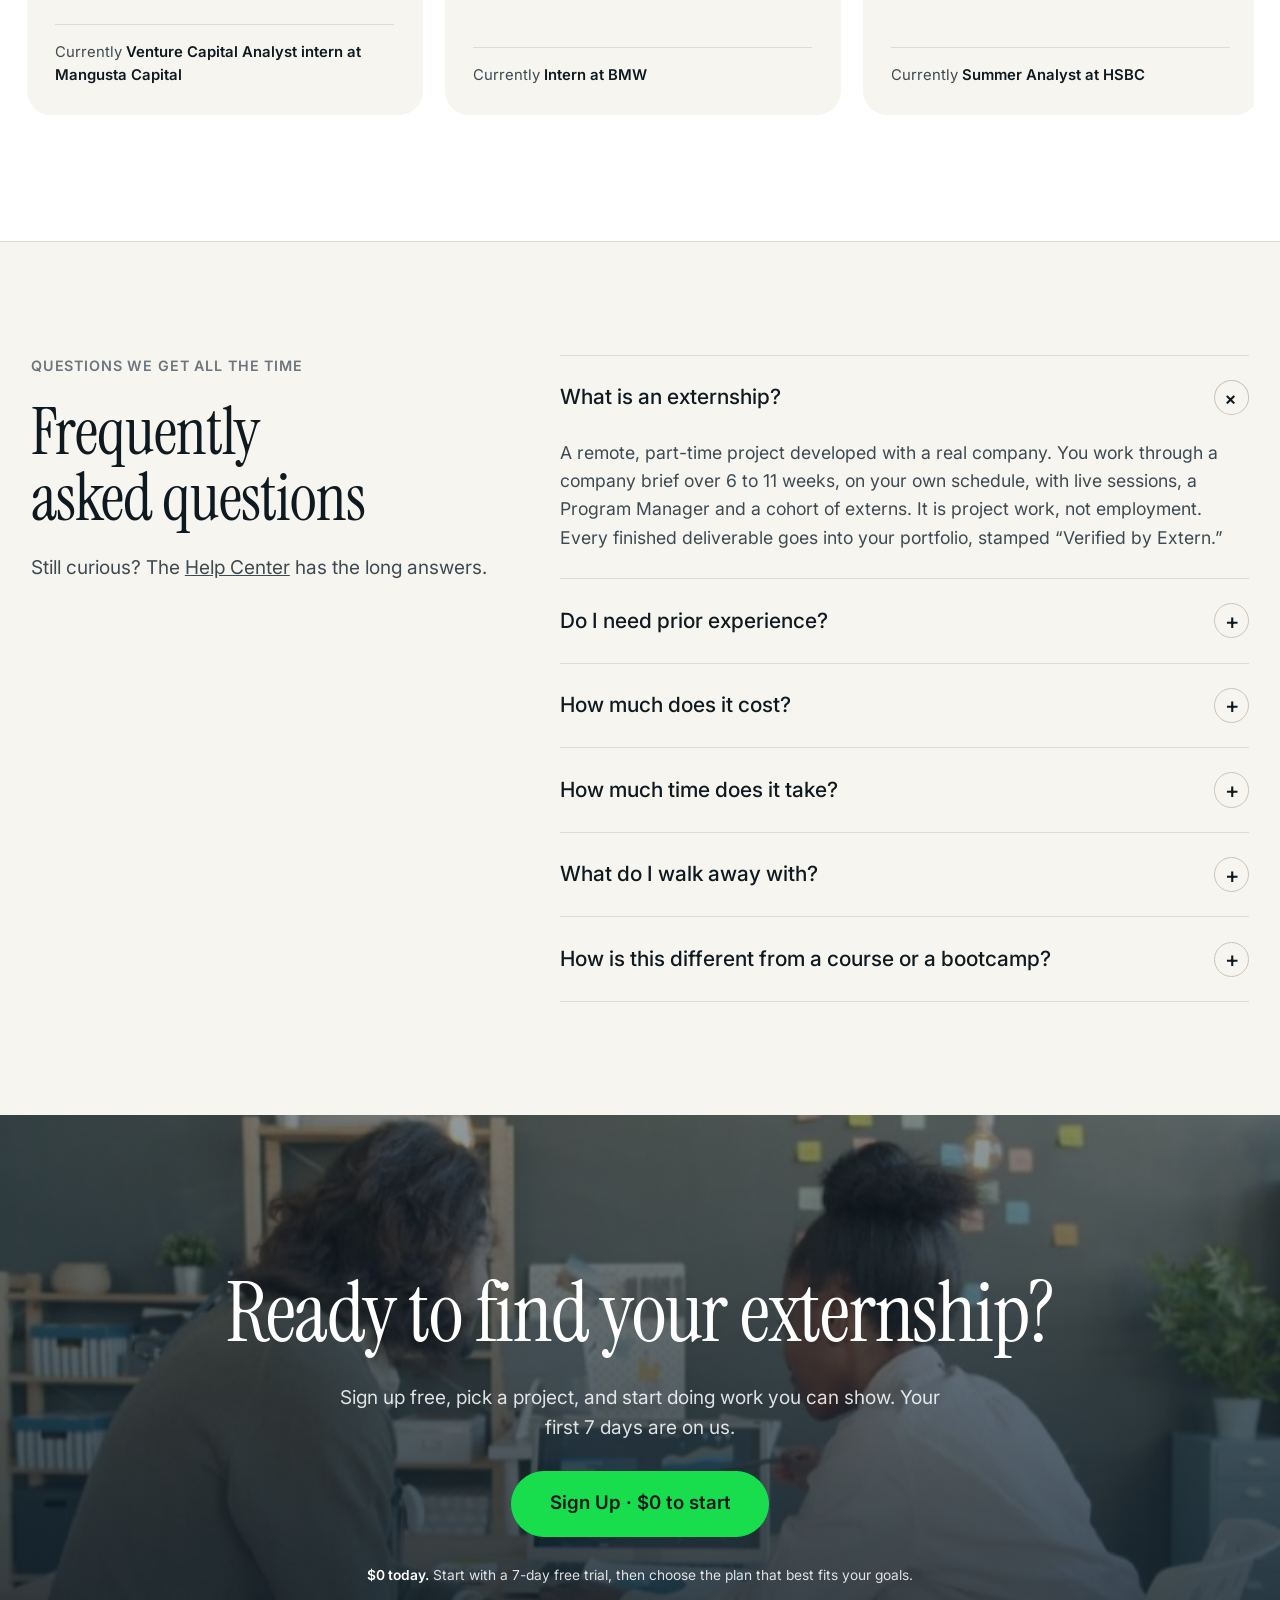
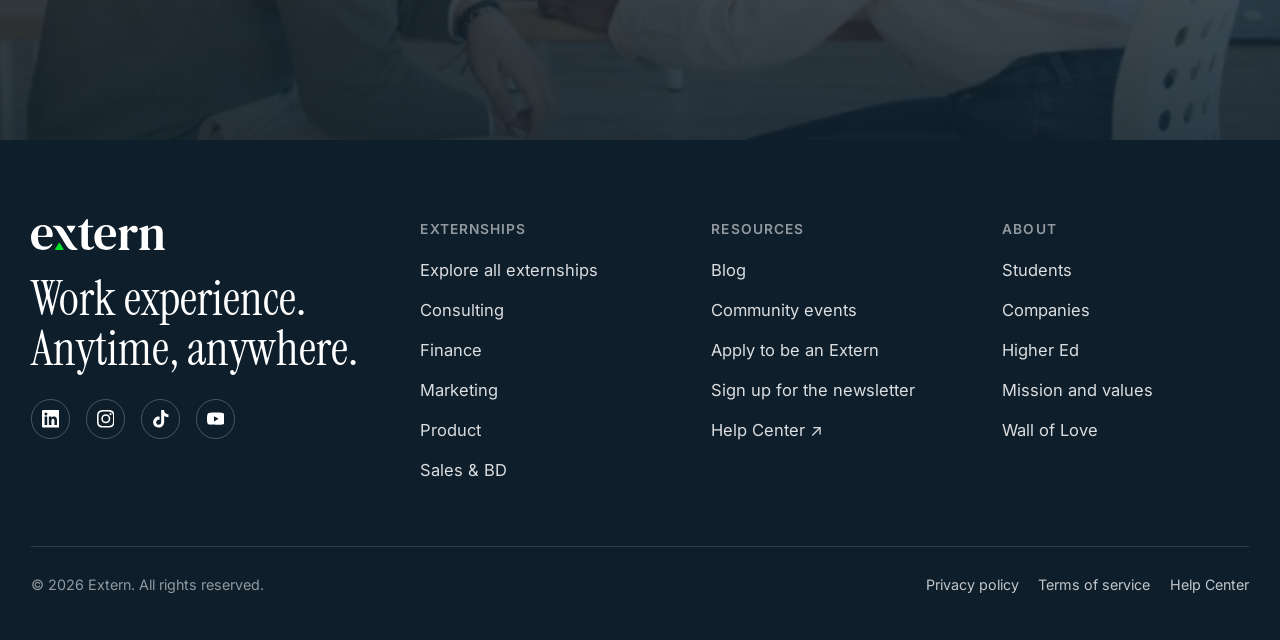
==== commit 04c01892: "v2: no Find my externship anywhere, matcher card inline on phone, sticky bar scrolls to it Co-Author" ====
--- a/v2.html
+++ b/v2.html
@@ -410,7 +410,6 @@
 .heroCopy .row{position:relative}
 .heroArt,.bigline,.cap{display:none}
 .heroMatch{grid-column:2;grid-row:1;position:relative;z-index:2}
-.mstart{display:none}
 .hcard{background:var(--cream);color:var(--ink);border-radius:28px;box-shadow:0 60px 120px -60px rgba(0,0,0,.6);display:flex;flex-direction:column;min-height:420px;overflow:hidden;text-align:left}
 .hcard .mmain{padding:24px 30px 22px;gap:16px;flex:1}
 .hcard .mtop{font-size:13.5px;position:relative;flex-wrap:wrap}
@@ -424,8 +423,6 @@
 .hcard .opts.single button{min-height:46px;padding:11px 16px;max-width:none;border-radius:16px}
 .hcard .mfoot{padding-top:12px}
 .hcard .btn.next{height:48px;padding:0 22px}
-.mclose{display:none;background:transparent;border:0;color:var(--muted);width:36px;height:36px;border-radius:50%;align-items:center;justify-content:center;margin-left:auto}
-.mclose:hover{background:var(--cream2);color:var(--ink)}
 .hcard.flash{animation:flash 1s ease-out}
 @keyframes flash{0%{box-shadow:0 0 0 0 rgba(24,221,76,0)}25%{box-shadow:0 0 0 7px rgba(24,221,76,.6)}100%{box-shadow:0 60px 120px -60px rgba(0,0,0,.6)}}
 /* results */
@@ -485,17 +482,8 @@
   .heroGrid{grid-template-columns:1fr;padding:12px 0 28px;gap:18px}
   .heroCopy{grid-row:1}
   .heroMatch{grid-column:1;grid-row:2}
-  .mstart{display:flex;flex-direction:column;gap:10px;width:100%;text-align:left;background:var(--cream);color:var(--ink);border:0;border-radius:22px;padding:18px 18px 16px;box-shadow:0 30px 60px -30px rgba(0,0,0,.6);font:inherit}
-  .mstart .who{display:flex;gap:8px;align-items:center;font-size:12.5px;font-weight:600;color:var(--muted)}
-  .mstart .who img{width:24px;height:24px;border-radius:50%;background:#fff;border:1px solid var(--line);padding:4px}
-  .mstart b{font-family:"Instrument Serif",Georgia,serif;font-weight:400;font-size:30px;line-height:1.05;letter-spacing:-.015em}
-  .mstart > span:not(.who):not(.btn){font-size:14.5px;color:var(--ink2);line-height:1.45}
-  .mstart .btn{width:100%;height:50px;margin-top:4px}
-  .hcard{display:none}
-  body.sheet{overflow:hidden}
-  body.sheet .hcard{display:flex;position:fixed;inset:0;z-index:90;border-radius:0;min-height:0;box-shadow:none;overflow:auto;background:var(--cream)}
-  body.sheet .hcard .mmain{padding:14px 18px calc(20px + env(safe-area-inset-bottom));min-height:100%}
-  .mclose{display:inline-flex}
+  .hcard{border-radius:22px;min-height:0;box-shadow:0 30px 60px -30px rgba(0,0,0,.6)}
+  .mmain{padding:22px 18px 20px;gap:22px}
   .hcard .mstep h3{font-size:clamp(26px,7.6vw,32px)}
   .hcard .opts button{height:46px;font-size:14.5px}
   .rfeat h4{padding-right:64px}
@@ -503,11 +491,9 @@
   .ralt img{grid-row:1/3}
   .ralt h5{white-space:normal}
   .ralt .lnk{grid-column:2;justify-self:start;padding:2px 0 0}
-  .mstart{position:relative;z-index:1}
   .chgbtn{bottom:auto;top:12px;right:12px;height:36px;font-size:12.5px;padding:0 12px}
   .chg{top:56px;bottom:auto;right:12px;left:auto}
   .chgbtn{left:auto}
-  body.sheet .chgbtn,body.sheet .chg{display:none}
 }
 </style>
 </head>
@@ -564,15 +550,9 @@
 
       <div class="heroMatch" id="match">
         <span class="pin" data-n="1">1</span>
-        <button type="button" class="mstart" data-open-matcher data-cta="hero-start">
-          <span class="who"><img src="assets/extern_mark.svg" alt="">Extern</span>
-          <b>Find your externship</b>
-          <span>Three quick questions. See your three picks before you make an account.</span>
-          <span class="btn primary">Start</span>
-        </button>
-        <div class="hcard" id="mcard" role="region" aria-label="Find your externship">
+        <div class="hcard" id="mcard" role="region" aria-label="Which externships fit you">
           <div class="mmain">
-            <div class="mtop"><span id="mcount">1 of 3</span><div class="mprog" id="mprog"><i class="on"></i><i></i><i></i></div><button type="button" class="mclose" id="mclose" aria-label="Close"><svg width="20" height="20" viewBox="0 0 24 24" fill="none" stroke="currentColor" stroke-width="2.2" stroke-linecap="round"><path d="M6 6l12 12M18 6 6 18"/></svg></button></div>
+            <div class="mtop"><span id="mcount">1 of 3</span><div class="mprog" id="mprog"><i class="on"></i><i></i><i></i></div></div>
 
             <div class="mstep on" data-step="0">
               <h3>What kind of work do you want to get your hands on?</h3>
@@ -877,8 +857,8 @@
 </footer>
 
 <div class="sticky" id="sticky">
-  <div class="t"><b>Find your externship</b>3 questions, then your three picks</div>
-  <button type="button" class="btn primary" data-open-matcher data-cta="sticky">Find my externship</button>
+  <div class="t"><b>See which externships fit you</b>3 questions, then your three picks</div>
+  <button type="button" class="btn primary" data-open-matcher data-cta="sticky">Start</button>
   <span class="pin" data-n="2">2</span>
 </div>
 
@@ -886,15 +866,15 @@
 <aside class="chg" id="chg" hidden>
   <div class="chgh"><b>Matcher v2 vs today’s matcher arm</b><button type="button" id="chgx" aria-label="Close">×</button></div>
   <ol>
-    <li><b>Matcher in the hero.</b> The first question sits where the quiz sits on Dishita’s arm, above the fold. The hero photo and the separate dark matcher section are gone.</li>
-    <li><b>The sticky bar opens the matcher</b> instead of linking to app sign-up (phone only).</li>
+    <li><b>Matcher in the hero.</b> The first question sits where the quiz sits on Dishita’s arm, above the fold, on desktop and phone. The hero photo, the separate dark matcher section and every “Find my externship” button are gone.</li>
+    <li><b>The sticky bar scrolls back to the matcher</b> instead of linking to app sign-up (phone only, appears once the card is off screen).</li>
     <li><b>“How did you hear about us” is out of sign-up.</b> Asked on the platform after the account exists.</li>
     <li><b>One primary CTA on results.</b> The top pick is featured with “Start with [company] · $0”. The other two are “Open this one instead” links.</li>
     <li><b>“Open all three”</b> under the cards. Sign up without choosing, top pick carried as the default.</li>
     <li><b>Phone results stack vertically,</b> top pick first. No swipe rail.</li>
     <li><b>Not visible here:</b> fix the Canva and Pinterest catalog fallback, check the LinkedIn, Instagram and TikTok in-app browsers, add per-question tracking.</li>
   </ol>
-  <p><b>Oct 15 review:</b> the hero “Find my externship” button is gone, all three questions stay and the counter reads “1 of 3” like today.</p>
+  <p><b>Oct 15 review:</b> no “Find my externship” button anywhere, the card itself is on the page on phone too, all three questions stay and the counter reads “1 of 3” like today.</p>
   <label class="chgpins"><input type="checkbox" id="pins"> Show numbered pins on the page</label>
   <p>Today’s version for comparison: <a href="index.html">index.html</a>. Buttons on the sign-up step link to the real sign-up page with the picks attached.</p>
 </aside>
@@ -1005,8 +985,7 @@
     if(i<3){mcount.textContent=(i+1)+' of 3';mnext.hidden=false;mcue.hidden=false;mnext.firstChild.textContent=i===2?'Show my externships ':'Continue ';cue();}
     else if(i===3){mcount.textContent='Your three externships';mnext.hidden=true;mcue.hidden=true;results();}
     else{mcount.textContent='Almost there · no card needed';mnext.hidden=true;mcue.hidden=true;}
-    if(document.body.classList.contains('sheet'))mcard.scrollTop=0;
-    else if(mcard.getBoundingClientRect().top<0)mcard.scrollIntoView({behavior:reduce?'auto':'smooth',block:'start'});
+    if(mcard.getBoundingClientRect().top<0)mcard.scrollIntoView({behavior:reduce?'auto':'smooth',block:'start'});
   }
   function results(){
     var stageIdx=Q.stage.indexOf(ans.stage[0]),goalIdx=ans.goal.map(function(g){return Q.goal.indexOf(g)});
@@ -1039,17 +1018,11 @@
   mback.addEventListener('click',function(){go(step-1)});
   cue();
 
-  // The sticky bar and the phone starter open the matcher in place: desktop highlights the card and focuses the first option, phone opens it full screen
-  var phone=window.matchMedia('(max-width:860px)');
+  // The sticky bar (phone) scrolls back to the matcher card, highlights it and focuses the first option
   function openMatcher(){
-    if(phone.matches){document.body.classList.add('sheet');mcard.scrollTop=0;}
-    else{mcard.scrollIntoView({behavior:reduce?'auto':'smooth',block:'center'});mcard.classList.remove('flash');void mcard.offsetWidth;mcard.classList.add('flash');var f=mcard.querySelector('.mstep.on .opts button');if(f)f.focus({preventScroll:true});}
+    mcard.scrollIntoView({behavior:reduce?'auto':'smooth',block:'center'});mcard.classList.remove('flash');void mcard.offsetWidth;mcard.classList.add('flash');var f=mcard.querySelector('.mstep.on .opts button');if(f)f.focus({preventScroll:true});
   }
   [].slice.call(document.querySelectorAll('[data-open-matcher]')).forEach(function(b){b.addEventListener('click',function(e){e.preventDefault();openMatcher()})});
-  document.getElementById('mclose').addEventListener('click',function(){document.body.classList.remove('sheet')});
-  document.addEventListener('keydown',function(e){if(e.key==='Escape')document.body.classList.remove('sheet')});
-  if(phone.addEventListener)phone.addEventListener('change',function(){if(!phone.matches)document.body.classList.remove('sheet')});
-  if(location.hash==='#match'&&phone.matches){history.replaceState(null,'',location.pathname+location.search);window.scrollTo(0,0);openMatcher();}
 
   // review aid: ?state=goal, ?state=results or ?state=signup jumps to that step with sample answers; ?pins=1 shows the pins
   var qs=new URLSearchParams(location.search),st=qs.get('state');
@@ -1057,9 +1030,8 @@
     ans.focus=['Data Analytics & Visualization','Marketing & Sales'];ans.goal=[Q.goal[0],Q.goal[1]];ans.stage=[Q.stage[1]];
     document.querySelectorAll('.opts button').forEach(function(b){var l=b.querySelector('span').textContent;if(ans.focus.indexOf(l)>-1||ans.goal.indexOf(l)>-1||ans.stage.indexOf(l)>-1){b.classList.add('on');b.setAttribute('aria-pressed','true')}});
     go(3); if(st==='signup')openSignUp(scored[0].p.slug);
-    if(phone.matches)document.body.classList.add('sheet');
   }
-  if(st==='goal'){ans.focus=['Data Analytics & Visualization','Marketing & Sales'];document.querySelectorAll('.opts button').forEach(function(b){if(ans.focus.indexOf(b.querySelector('span').textContent)>-1){b.classList.add('on');b.setAttribute('aria-pressed','true')}});go(1);if(phone.matches)document.body.classList.add('sheet');}
+  if(st==='goal'){ans.focus=['Data Analytics & Visualization','Marketing & Sales'];document.querySelectorAll('.opts button').forEach(function(b){if(ans.focus.indexOf(b.querySelector('span').textContent)>-1){b.classList.add('on');b.setAttribute('aria-pressed','true')}});go(1);}
   if(qs.get('pins')==='1'){document.body.classList.add('pins');document.getElementById('pins').checked=true;}
   // review aid: what-changed panel and numbered pins
   var chg=document.getElementById('chg'),chgbtn=document.getElementById('chgbtn');
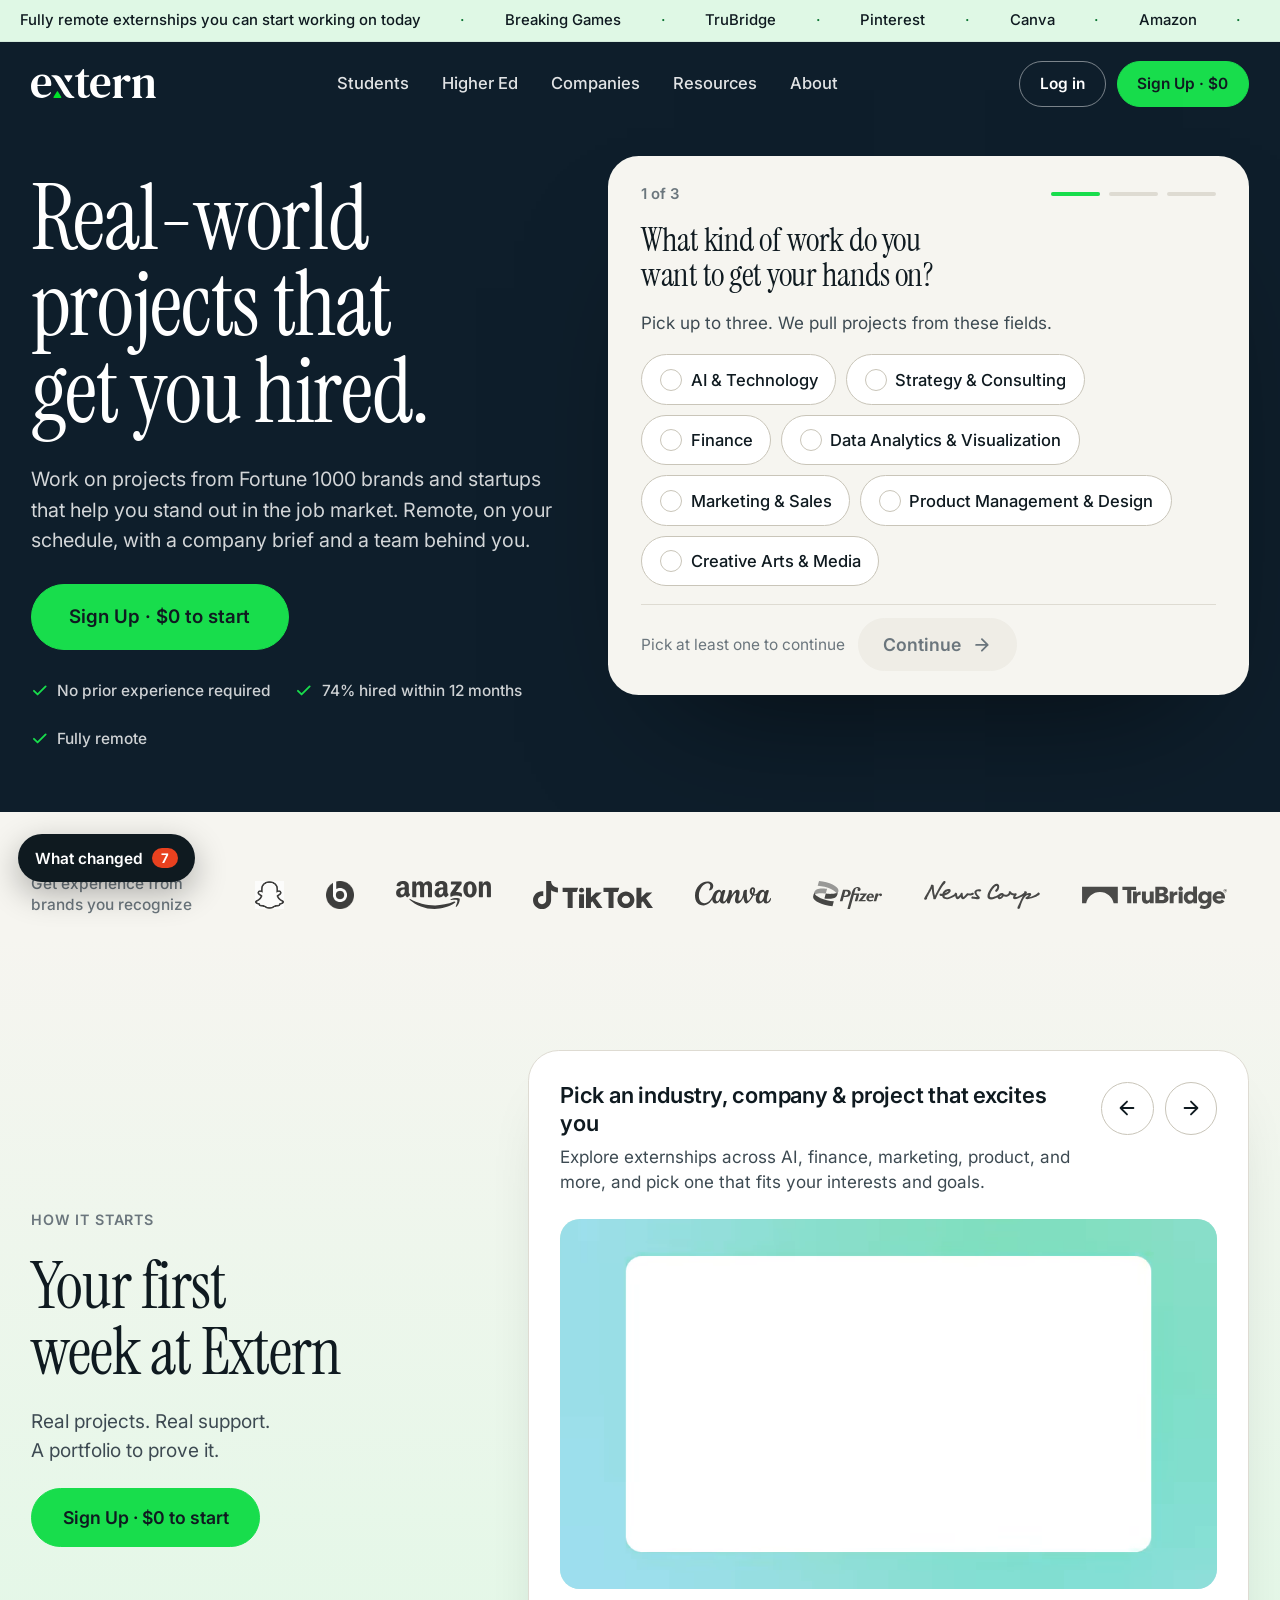
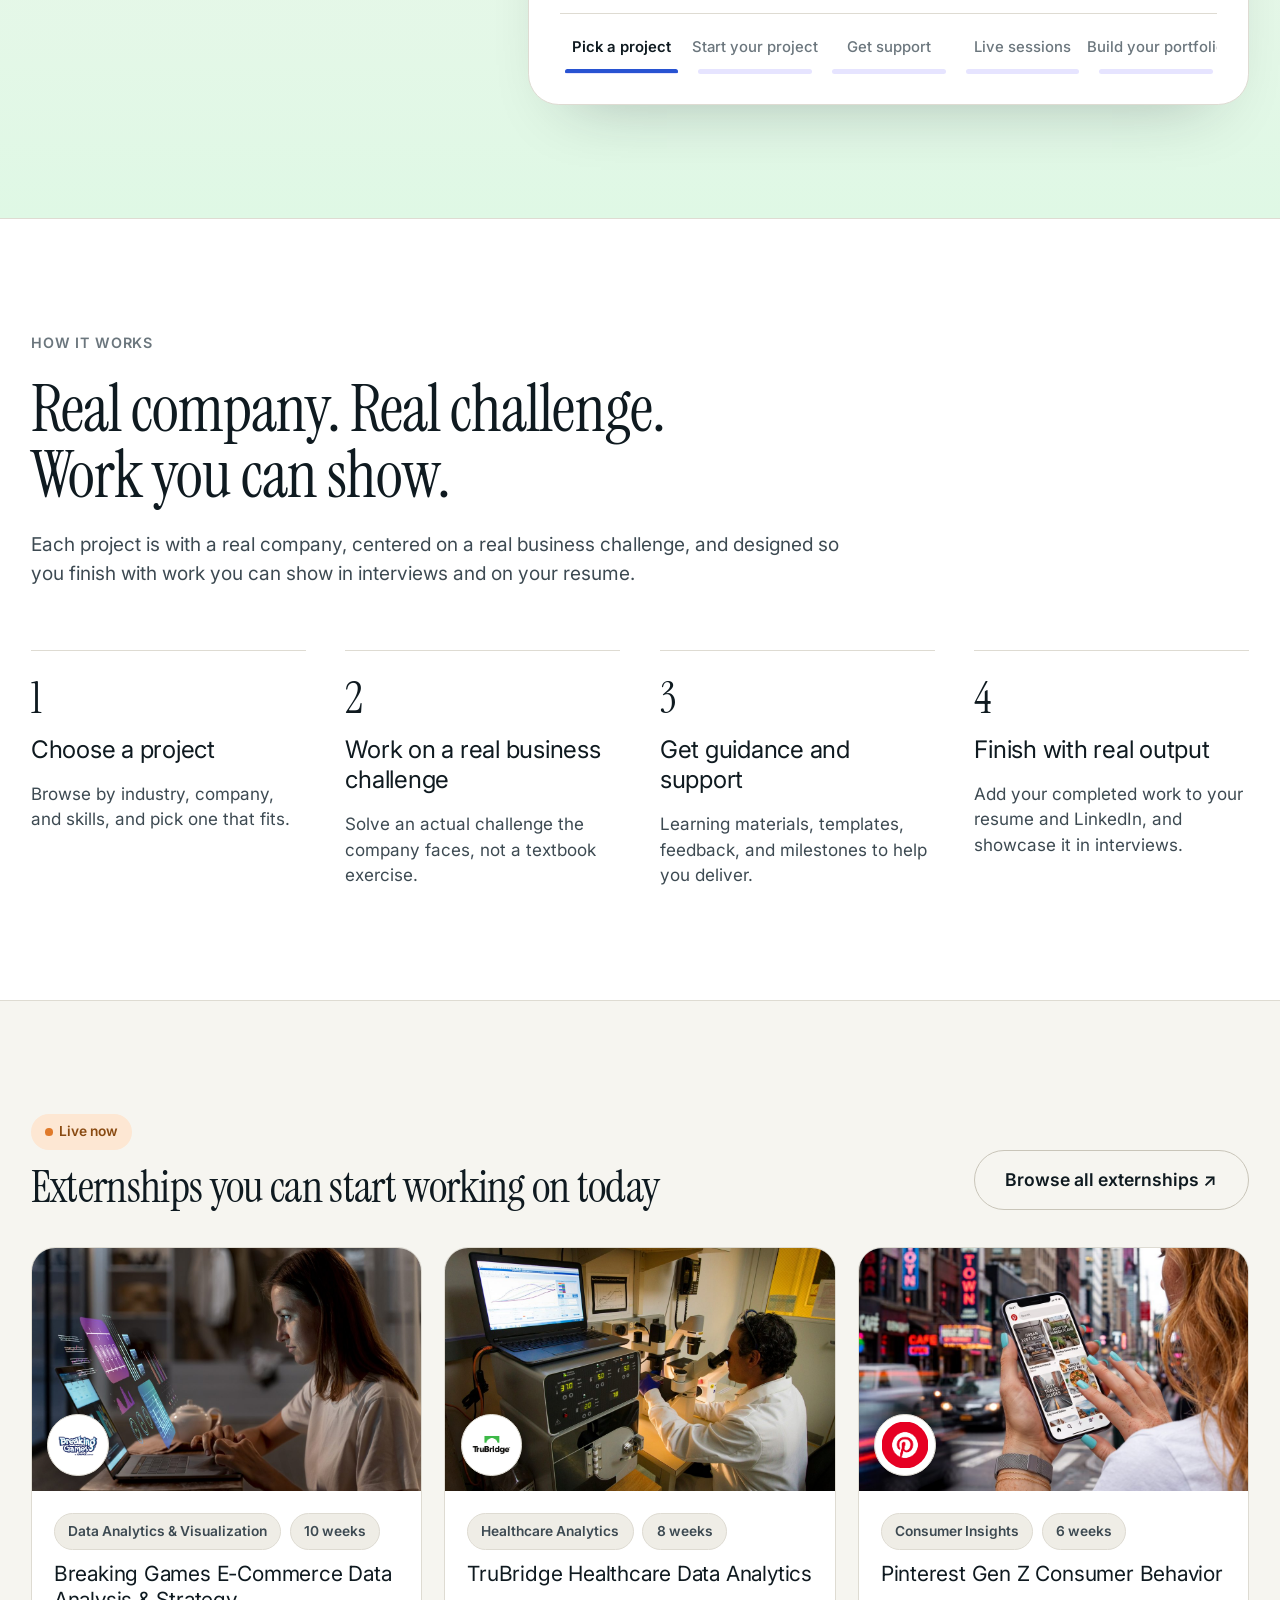
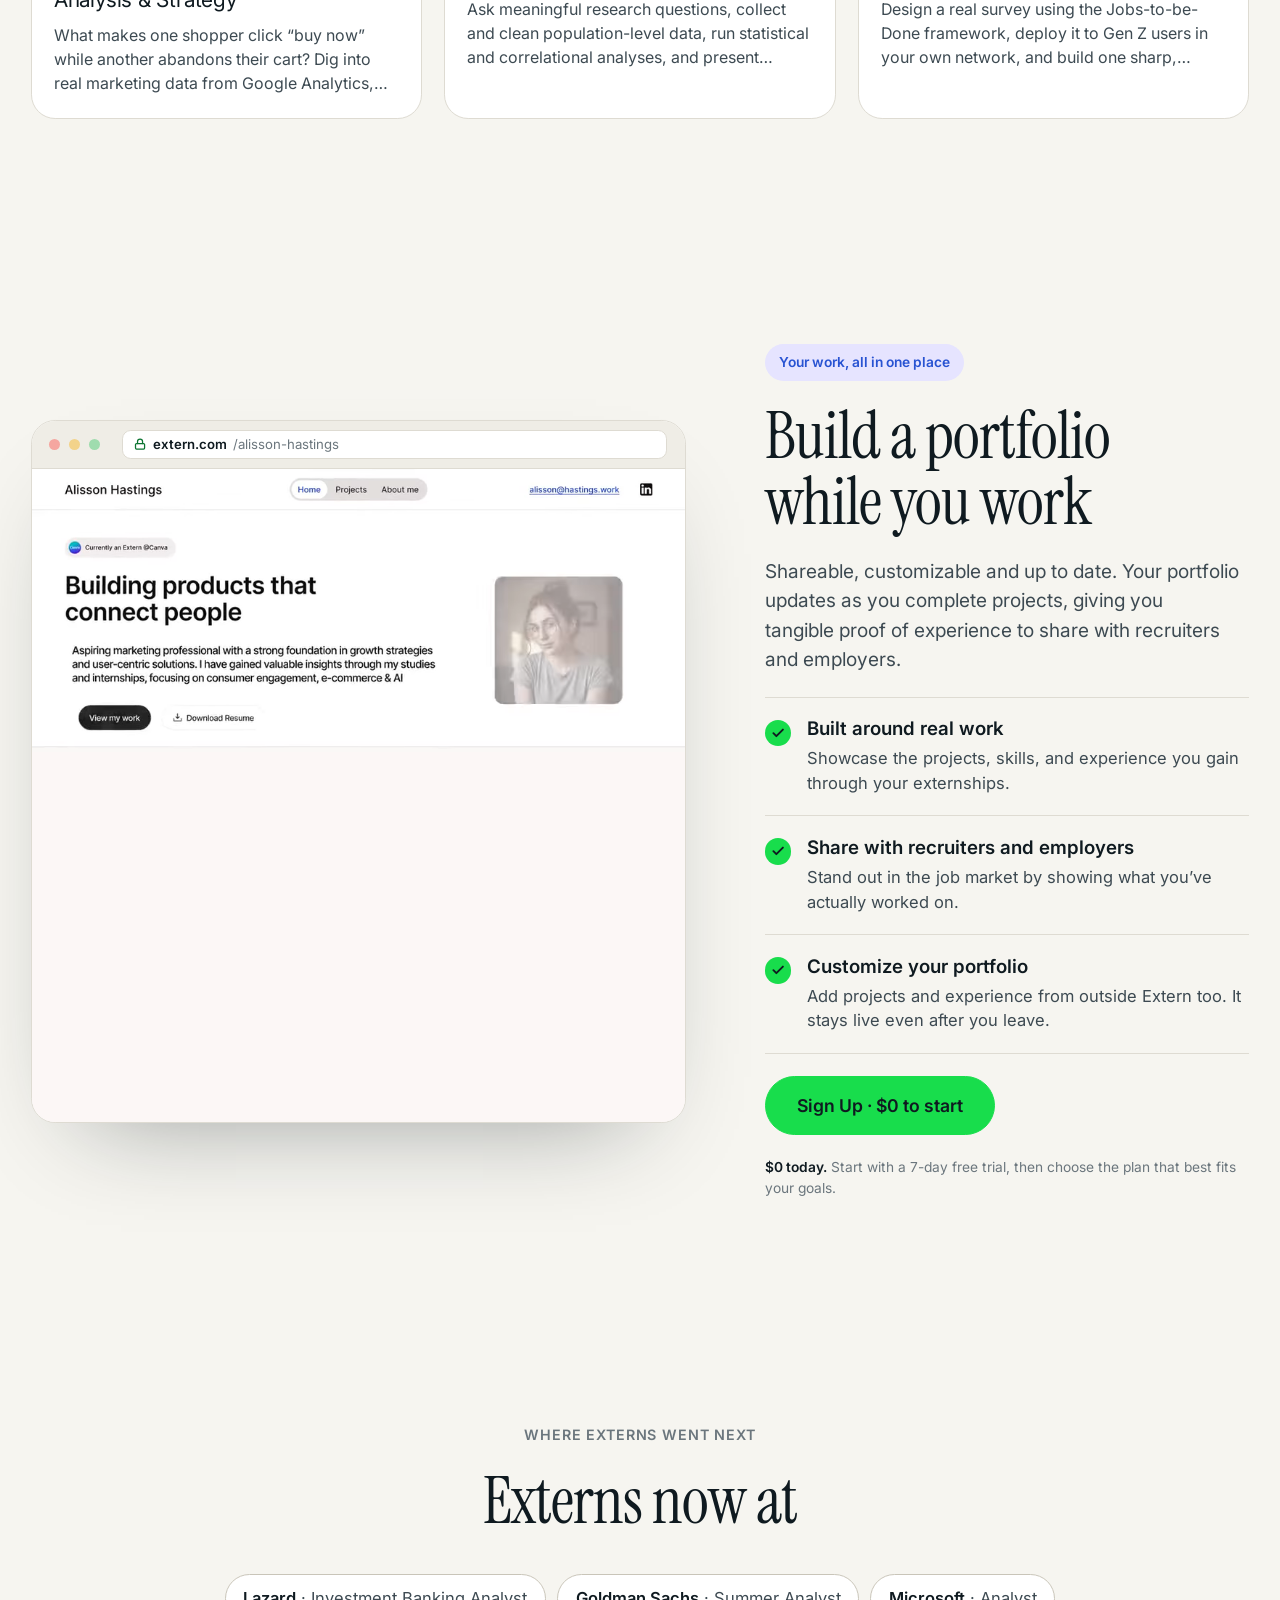
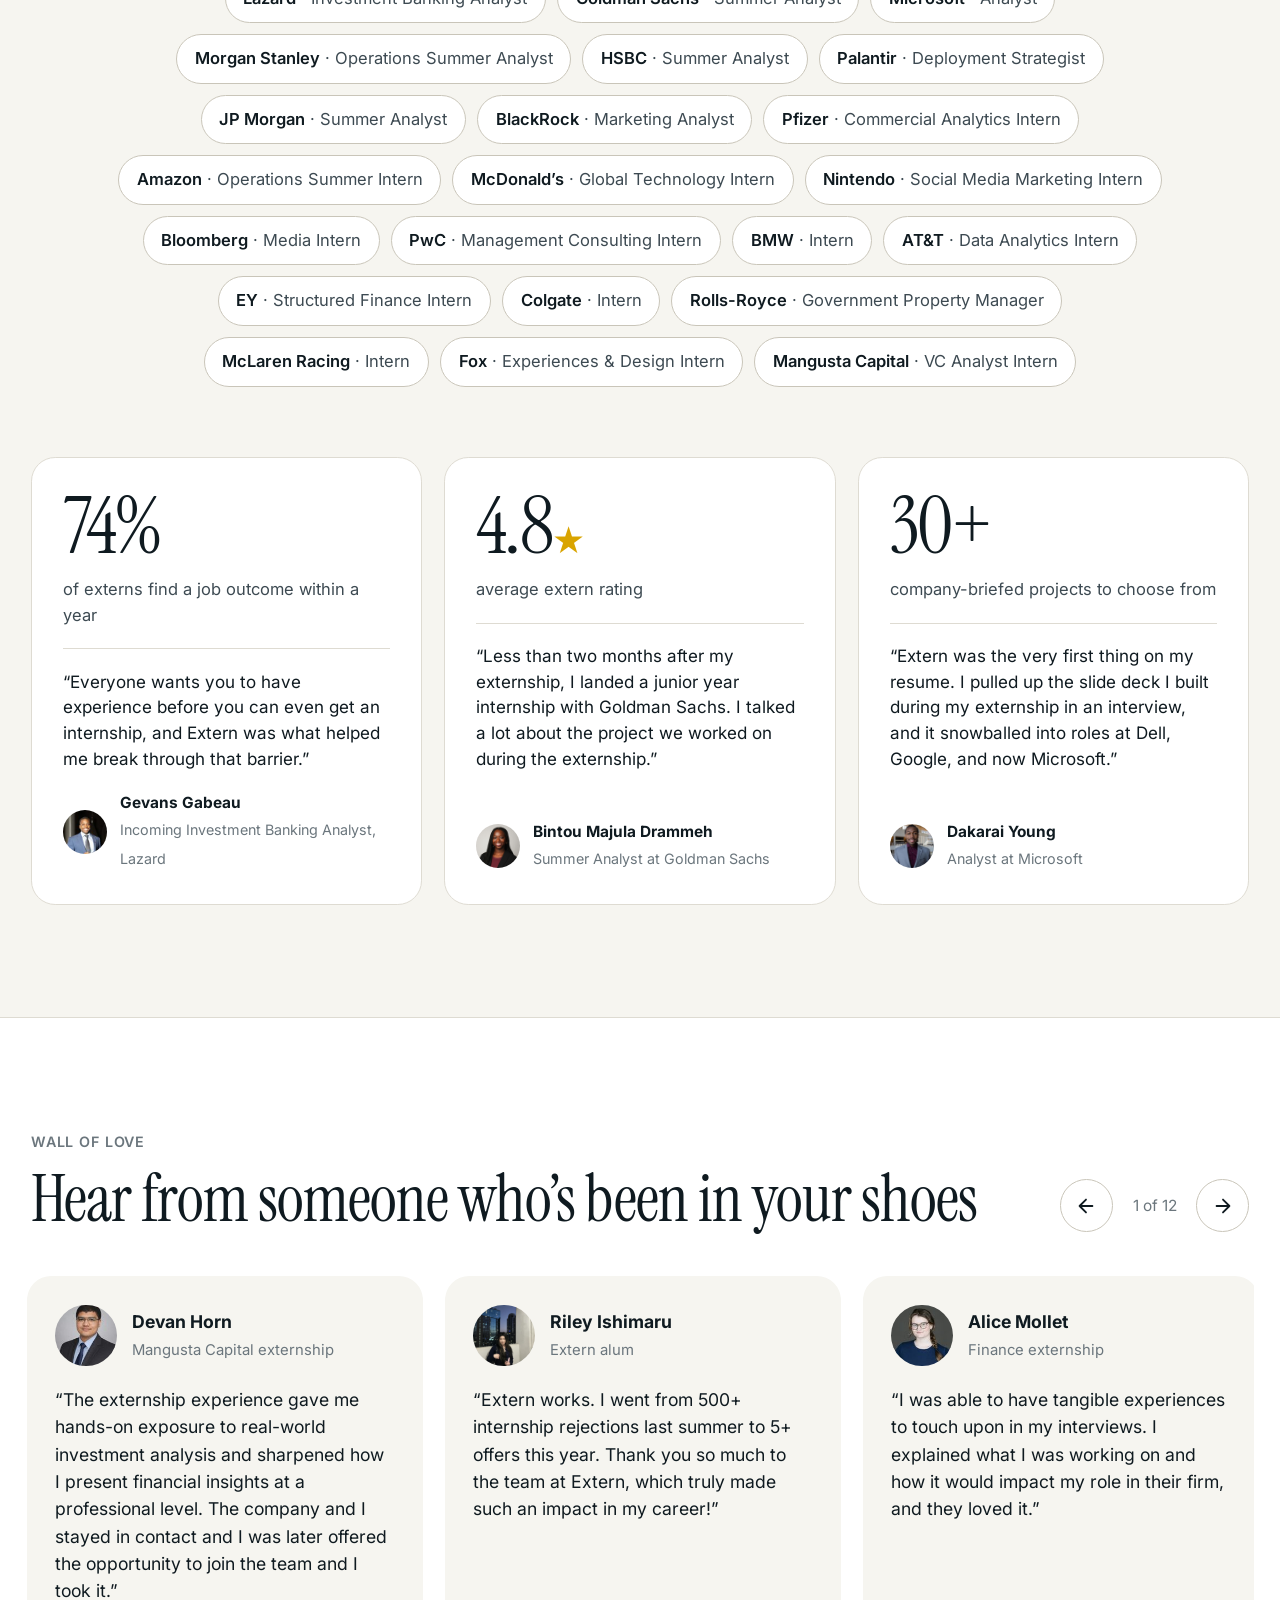
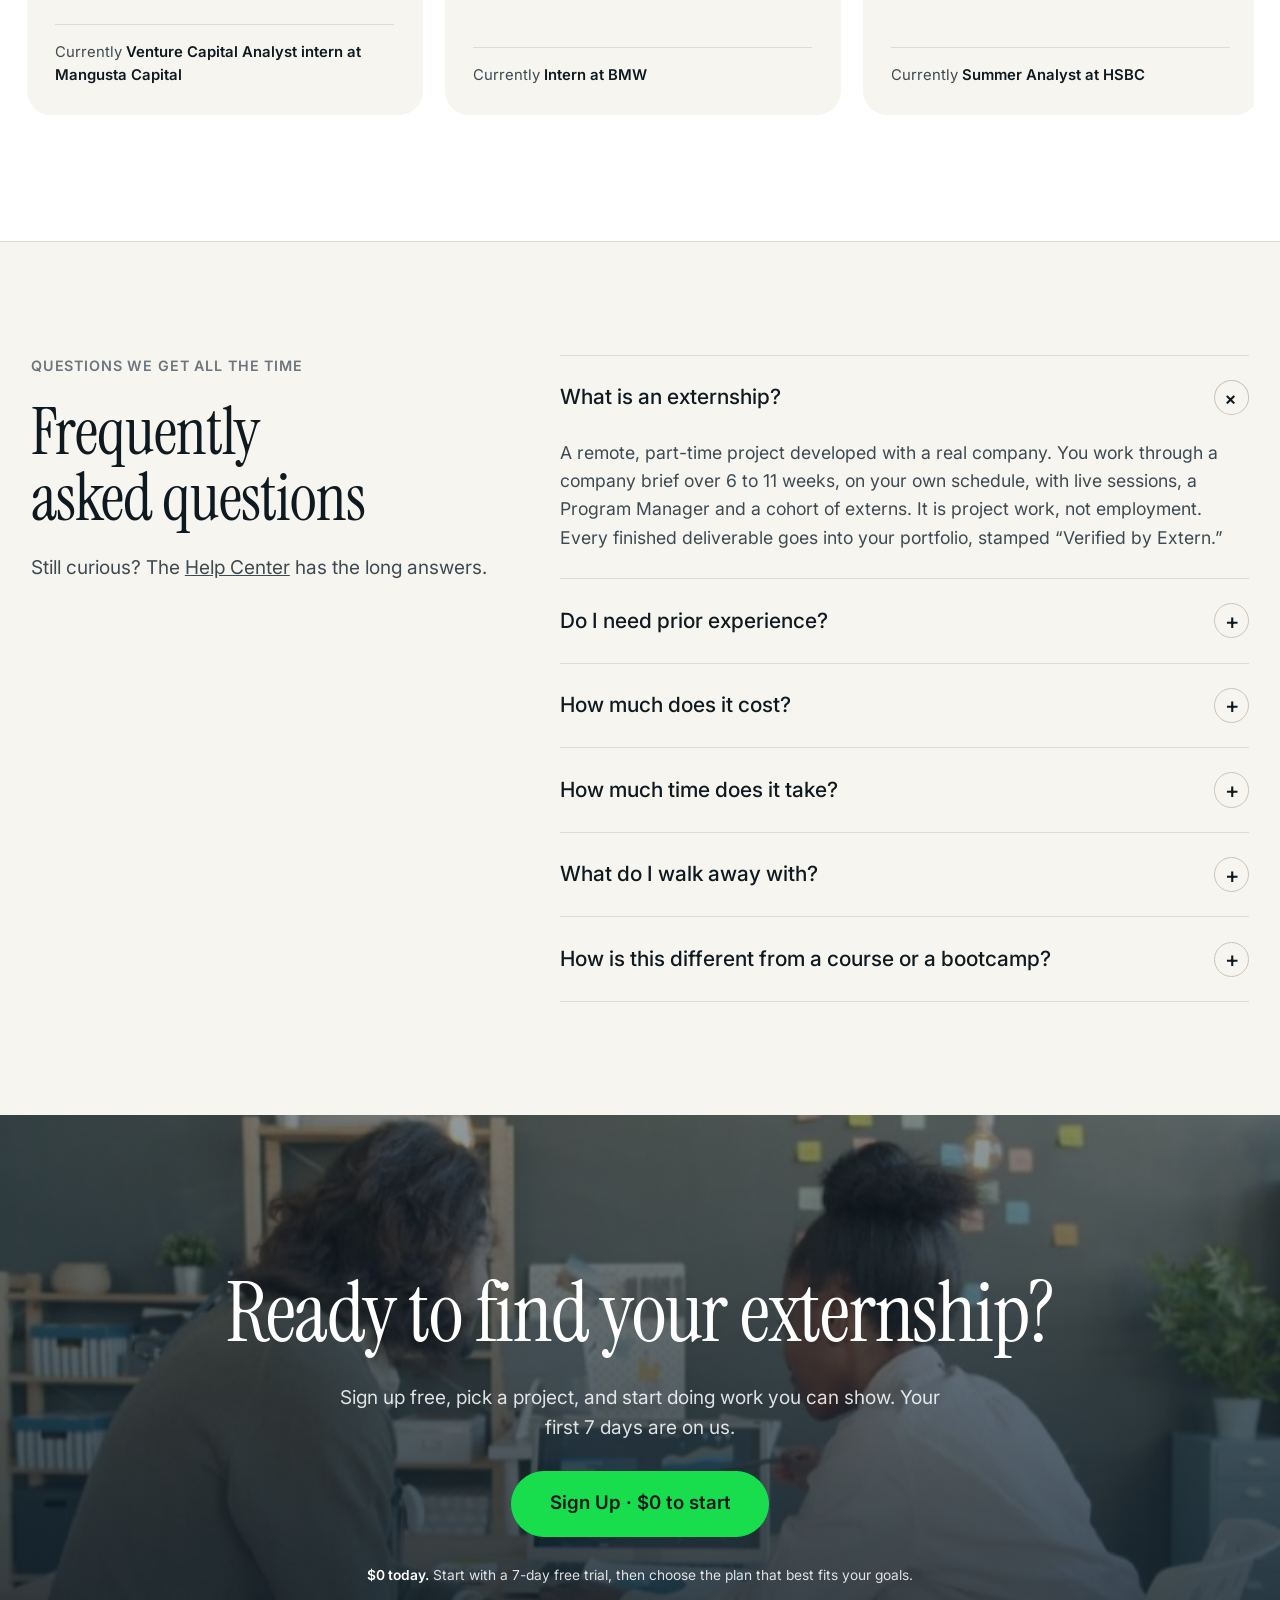
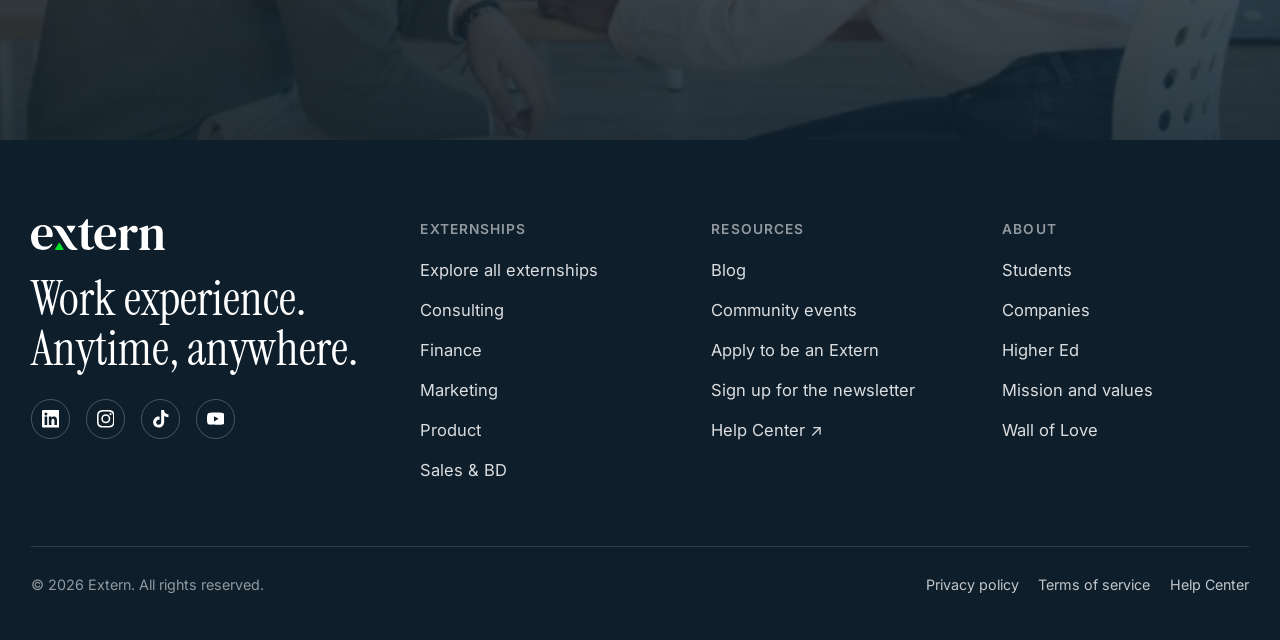
==== commit a1bf17a3: "v2: results step as three matching rows, normal-width primary CTA, Open buttons, open-all as a link " ====
--- a/v2.html
+++ b/v2.html
@@ -215,6 +215,7 @@
 .rcard .why b{color:var(--ink);font-weight:600}
 .rcard .btn{width:100%}
 .mecho{font-size:15px;color:var(--ink2);display:flex;flex-wrap:wrap;gap:6px;align-items:center}
+.mecho .goals{display:contents}
 .mecho span{background:#fff;border:1px solid var(--line);border-radius:999px;padding:5px 11px;font-size:13.5px;color:var(--ink);font-weight:500}
 
 .live3{display:grid;grid-template-columns:repeat(3,minmax(0,1fr));gap:20px;margin-top:22px}
@@ -429,23 +430,23 @@
 .hcard .mres{display:flex;flex-direction:column;gap:8px;position:relative}
 .hcard .mecho{font-size:14px}
 .hcard .mecho span{font-size:12.5px;padding:4px 10px}
-.rfeat{background:#fff;border:1.5px solid var(--ink);border-radius:18px;padding:14px 16px;display:grid;grid-template-columns:48px minmax(0,1fr);gap:6px 14px;position:relative;align-items:center}
-.rfeat .pick{position:absolute;top:12px;right:12px;font-size:11px;font-weight:700;letter-spacing:.04em;text-transform:uppercase;background:var(--green-soft);color:var(--green-tx);border-radius:999px;padding:4px 8px}
-.rfeat img{width:48px;height:48px;border-radius:12px;object-fit:cover;background:#fff;box-shadow:0 6px 18px rgba(15,26,32,.1);grid-row:1/3}
-.rfeat h4{margin:0;font-size:16.5px;line-height:1.3;font-weight:600;padding-right:70px;align-self:end}
-.rfeat .meta{font-size:13px;color:var(--muted);align-self:start}
-.rfeat .why{grid-column:1/-1;font-size:14px;line-height:1.5;color:var(--ink2);margin:4px 0 0}
-.rfeat .why b{color:var(--ink);font-weight:600}
-.rfeat .btn{grid-column:1/-1;width:100%;height:48px;margin-top:2px}
-.ralts{display:flex;flex-direction:column;gap:6px}
-.ralt{display:flex;align-items:center;gap:12px;background:#fff;border:1px solid var(--line);border-radius:14px;padding:8px 12px}
-.ralt img{width:36px;height:36px;border-radius:9px;object-fit:cover}
-.ralt .rt{flex:1;min-width:0}
-.ralt h5{margin:0;font-size:14px;font-weight:600;line-height:1.3;white-space:nowrap;overflow:hidden;text-overflow:ellipsis}
-.ralt .meta{font-size:12.5px;color:var(--muted)}
+.mecho .goals{background:none;border:0;padding:0;font-size:inherit;color:inherit;font-weight:400}
+.rlist{display:flex;flex-direction:column;gap:8px}
+.rrow{display:grid;grid-template-columns:44px minmax(0,1fr) auto;gap:4px 14px;align-items:center;background:#fff;border:1px solid var(--line);border-radius:16px;padding:12px 14px}
+.rrow.top{border-color:var(--ink);padding:16px;box-shadow:0 14px 34px -22px rgba(15,26,32,.45)}
+.rrow img{width:44px;height:44px;border-radius:11px;object-fit:cover;background:#fff;border:1px solid var(--line);padding:3px;align-self:start}
+.rrow .rt{min-width:0;display:flex;flex-direction:column;gap:2px}
+.rrow h4{margin:0;font-size:15px;font-weight:600;line-height:1.3}
+.rrow.top h4{font-size:16.5px}
+.rrow .meta{font-size:12.5px;color:var(--muted)}
+.rrow .pick{align-self:flex-start;font-size:10.5px;font-weight:700;letter-spacing:.05em;text-transform:uppercase;background:var(--green-soft);color:var(--green-tx);border-radius:999px;padding:3px 8px;margin-bottom:3px}
+.rrow .why{margin:6px 0 0;font-size:13.5px;line-height:1.5;color:var(--ink2)}
+.rrow .why b{color:var(--ink);font-weight:600}
+.rrow .ract{position:relative;align-self:center}
+.rrow .btn.sm{height:40px;padding:0 16px;font-size:14px}
+.rall{margin:2px 0 0;text-align:center;position:relative}
 .lnk{background:transparent;border:0;color:var(--ink);font-size:13.5px;font-weight:600;text-decoration:underline;text-underline-offset:3px;padding:6px 2px;white-space:nowrap}
 .lnk:hover{color:var(--green-tx)}
-.rall{width:100%;height:44px;font-size:15px;position:relative}
 /* sign-up step */
 .pickline{display:flex;align-items:center;gap:12px;background:#fff;border:1px solid var(--line);border-radius:14px;padding:10px 12px}
 .pickline img{width:40px;height:40px;border-radius:10px;object-fit:cover}
@@ -486,11 +487,16 @@
   .mmain{padding:22px 18px 20px;gap:22px}
   .hcard .mstep h3{font-size:clamp(26px,7.6vw,32px)}
   .hcard .opts button{height:46px;font-size:14.5px}
-  .rfeat h4{padding-right:64px}
-  .ralt{display:grid;grid-template-columns:36px minmax(0,1fr);gap:2px 12px;align-items:center}
-  .ralt img{grid-row:1/3}
-  .ralt h5{white-space:normal}
-  .ralt .lnk{grid-column:2;justify-self:start;padding:2px 0 0}
+  .rrow{grid-template-columns:40px minmax(0,1fr);gap:4px 12px;padding:12px}
+  .rrow img{width:40px;height:40px}
+  .rrow .ract{grid-column:2;justify-self:start;margin-top:4px}
+  .rrow .btn.sm{height:36px;padding:0 14px;font-size:13.5px}
+  .rrow.top{padding:14px}
+  .rrow.top .ract{grid-column:1/-1;margin-top:6px}
+  .rrow.top .btn{width:100%;height:44px;font-size:14.5px}
+  .mecho .goals{display:none}
+  .hcard .mecho{font-size:13.5px;gap:4px}
+  .hcard .mecho span{font-size:12px;padding:3px 9px}
   .chgbtn{bottom:auto;top:12px;right:12px;height:36px;font-size:12.5px;padding:0 12px}
   .chg{top:56px;bottom:auto;right:12px;left:auto}
   .chgbtn{left:auto}
@@ -573,7 +579,7 @@
               <h3 id="rtitle">Here’s where we’d start you.</h3>
               <div class="mecho" id="mecho"></div>
               <div class="mres" id="mres"></div>
-              <p class="sub small">Remote, part-time, open now. Free account, no card, your pick is already selected when you land.</p>
+              <p class="sub small">Free account, no card. Your pick is selected when you land.</p>
             </div>
             <div class="mstep" data-step="4">
               <h3>Create a free account to open it.</h3>
@@ -869,8 +875,8 @@
     <li><b>Matcher in the hero.</b> The first question sits where the quiz sits on Dishita’s arm, above the fold, on desktop and phone. The hero photo, the separate dark matcher section and every “Find my externship” button are gone.</li>
     <li><b>The sticky bar scrolls back to the matcher</b> instead of linking to app sign-up (phone only, appears once the card is off screen).</li>
     <li><b>“How did you hear about us” is out of sign-up.</b> Asked on the platform after the account exists.</li>
-    <li><b>One primary CTA on results.</b> The top pick is featured with “Start with [company] · $0”. The other two are “Open this one instead” links.</li>
-    <li><b>“Open all three”</b> under the cards. Sign up without choosing, top pick carried as the default.</li>
+    <li><b>One primary CTA on results.</b> Three picks in one card style. The top pick leads with “Start with [company] · $0”. The other two get a small “Open” button.</li>
+    <li><b>“Or open all three”</b> as a link under the list. Sign up without choosing, top pick carried as the default.</li>
     <li><b>Phone results stack vertically,</b> top pick first. No swipe rail.</li>
     <li><b>Not visible here:</b> fix the Canva and Pinterest catalog fallback, check the LinkedIn, Instagram and TikTok in-app browsers, add per-question tracking.</li>
   </ol>
@@ -990,11 +996,13 @@
   function results(){
     var stageIdx=Q.stage.indexOf(ans.stage[0]),goalIdx=ans.goal.map(function(g){return Q.goal.indexOf(g)});
     scored=PROG.map(function(p,i){var f=p.focus.filter(function(x){return ans.focus.indexOf(x)>-1}).length;var g=p.gives.filter(function(x){return goalIdx.indexOf(x)>-1}).length;return {p:p,sc:f*3+g+(p.adv?(stageIdx>=2?1:-1):0),i:i}}).sort(function(a,b){return b.sc-a.sc||a.i-b.i}).slice(0,3);
-    document.getElementById('mecho').innerHTML='Based on '+ans.focus.map(function(a){return '<span>'+a+'</span>'}).join('')+' and wanting '+ans.goal.map(function(a){return '<span>'+a.charAt(0).toLowerCase()+a.slice(1)+'</span>'}).join('');
-    var top=scored[0],m=top.p.focus.filter(function(f){return ans.focus.indexOf(f)>-1});
-    var html='<span class="pin l" data-n="6">6</span><div class="rfeat"><span class="pick">Top pick</span><img src="'+top.p.logo+'" alt="'+top.p.co+'"><h4>'+top.p.title+'</h4><div class="meta">'+top.p.co+' · '+top.p.weeks+' · Remote</div><p class="why">'+(m.length?'<b>Matches '+m.join(' and ')+'.</b> ':'')+top.p.why+'</p><button type="button" class="btn primary" data-pick="'+top.p.slug+'" data-cta="match-'+top.p.slug+'">Start with '+top.p.co+' · $0</button><span class="pin" data-n="4">4</span></div>';
-    html+='<div class="ralts">'+scored.slice(1).map(function(x){return '<div class="ralt"><img src="'+x.p.logo+'" alt=""><div class="rt"><h5>'+x.p.title+'</h5><span class="meta">'+x.p.co+' · '+x.p.weeks+' · Remote</span></div><button type="button" class="lnk" data-pick="'+x.p.slug+'" data-cta="match-'+x.p.slug+'">Open this one instead</button></div>'}).join('')+'</div>';
-    html+='<button type="button" class="btn ghost rall" data-pick="all" data-cta="match-all">Open all three<span class="pin" data-n="5">5</span></button>';
+    document.getElementById('mecho').innerHTML='Based on '+ans.focus.map(function(a){return '<span>'+a+'</span>'}).join('')+'<span class="goals">and wanting '+ans.goal.map(function(a){return '<span>'+a.charAt(0).toLowerCase()+a.slice(1)+'</span>'}).join('')+'</span>';
+    var top=scored[0];
+    function row(x,isTop){var mm=isTop?top.p.focus.filter(function(f){return ans.focus.indexOf(f)>-1}):[];
+      return '<div class="rrow'+(isTop?' top':'')+'"><img src="'+x.p.logo+'" alt=""><div class="rt">'+(isTop?'<span class="pick">Top pick</span>':'')+'<h4>'+x.p.title+'</h4><span class="meta">'+x.p.co+' · '+x.p.weeks+' · Remote</span>'+(isTop?'<p class="why">'+(mm.length?'<b>Matches '+mm.join(' and ')+'.</b> ':'')+x.p.why+'</p>':'')+'</div>'
+        +'<div class="ract">'+(isTop?'<button type="button" class="btn primary sm" data-pick="'+x.p.slug+'" data-cta="match-'+x.p.slug+'">Start with '+x.p.co+' · $0</button><span class="pin" data-n="4">4</span>':'<button type="button" class="btn ghost sm" data-pick="'+x.p.slug+'" data-cta="match-'+x.p.slug+'">Open</button>')+'</div></div>'}
+    var html='<span class="pin l" data-n="6">6</span><div class="rlist">'+scored.map(function(x,i){return row(x,i===0)}).join('')+'</div>';
+    html+='<p class="rall"><button type="button" class="lnk" data-pick="all" data-cta="match-all">Or open all three</button><span class="pin" data-n="5">5</span></p>';
     var mres=document.getElementById('mres'); mres.innerHTML=html;
     [].slice.call(mres.querySelectorAll('[data-pick]')).forEach(function(b){b.addEventListener('click',function(){openSignUp(b.dataset.pick)})});
     var restart=document.createElement('button');restart.type='button';restart.className='back restart';restart.textContent='Start over';
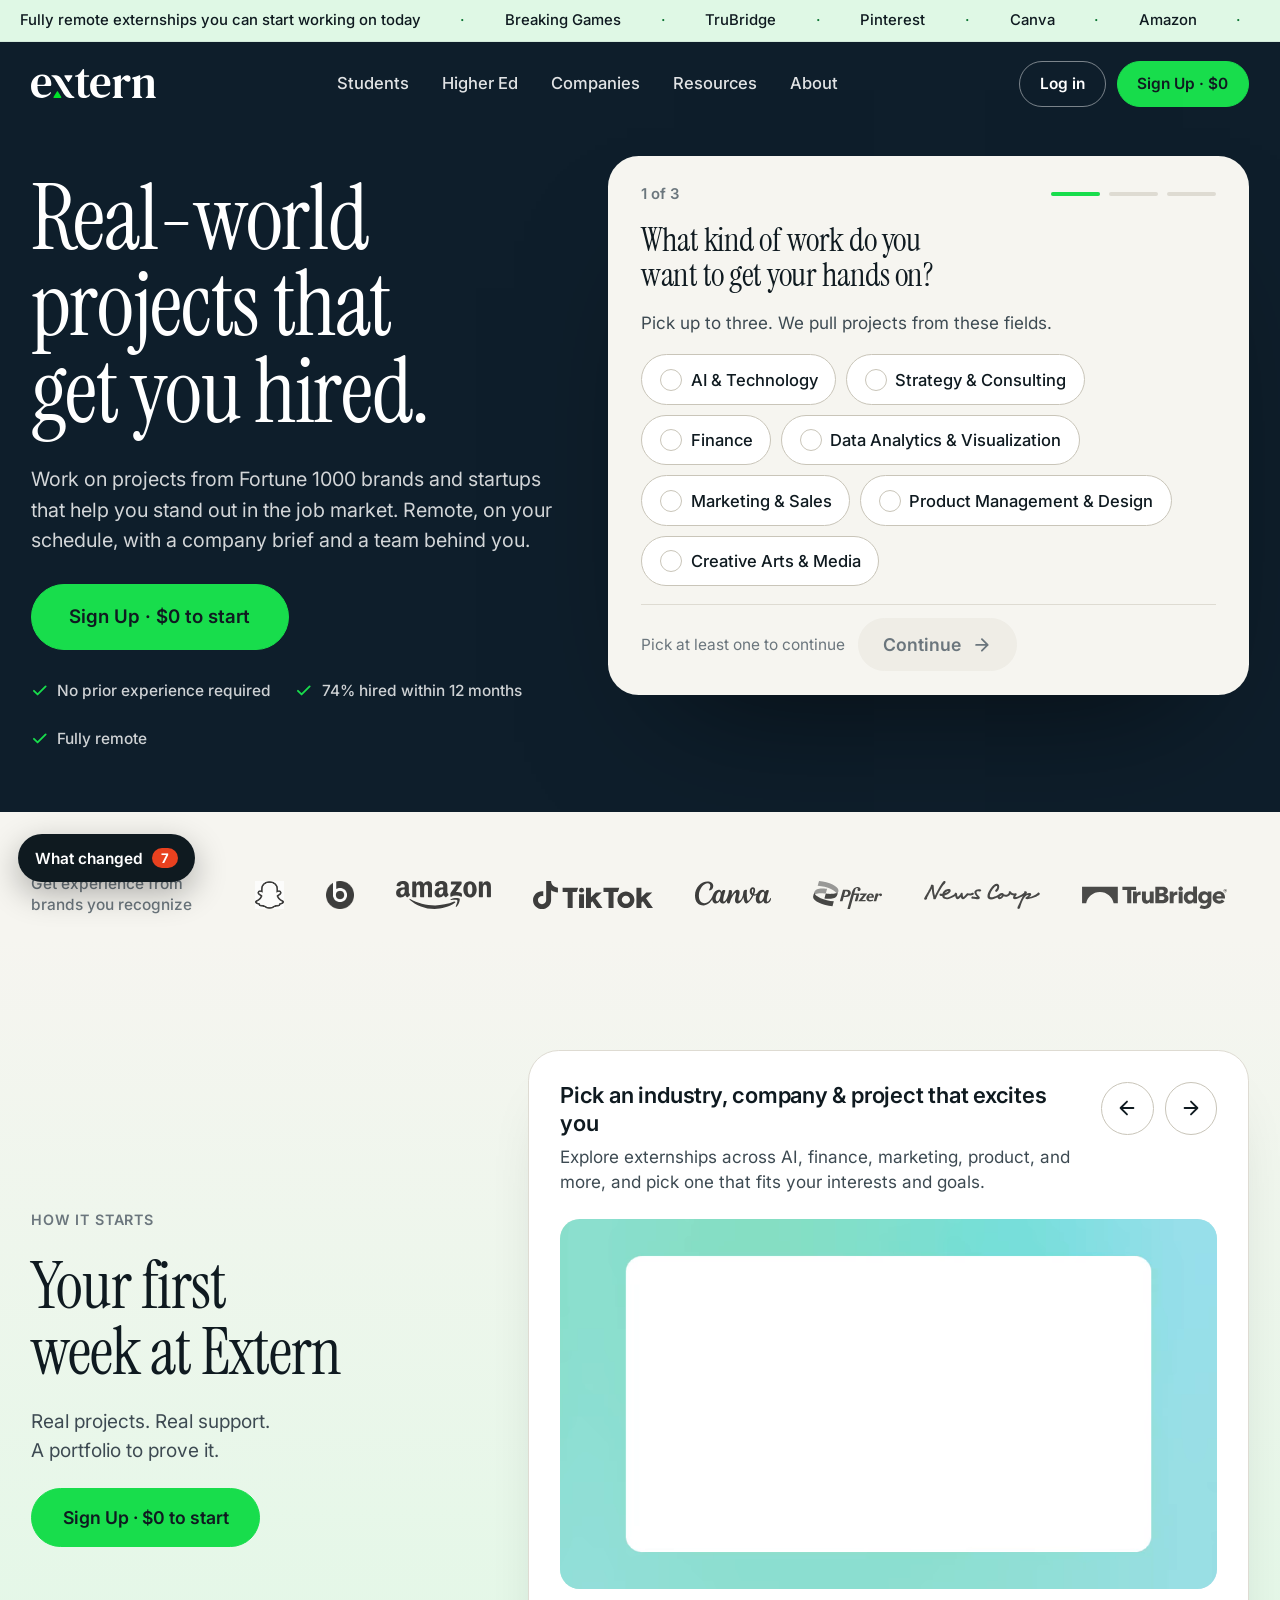
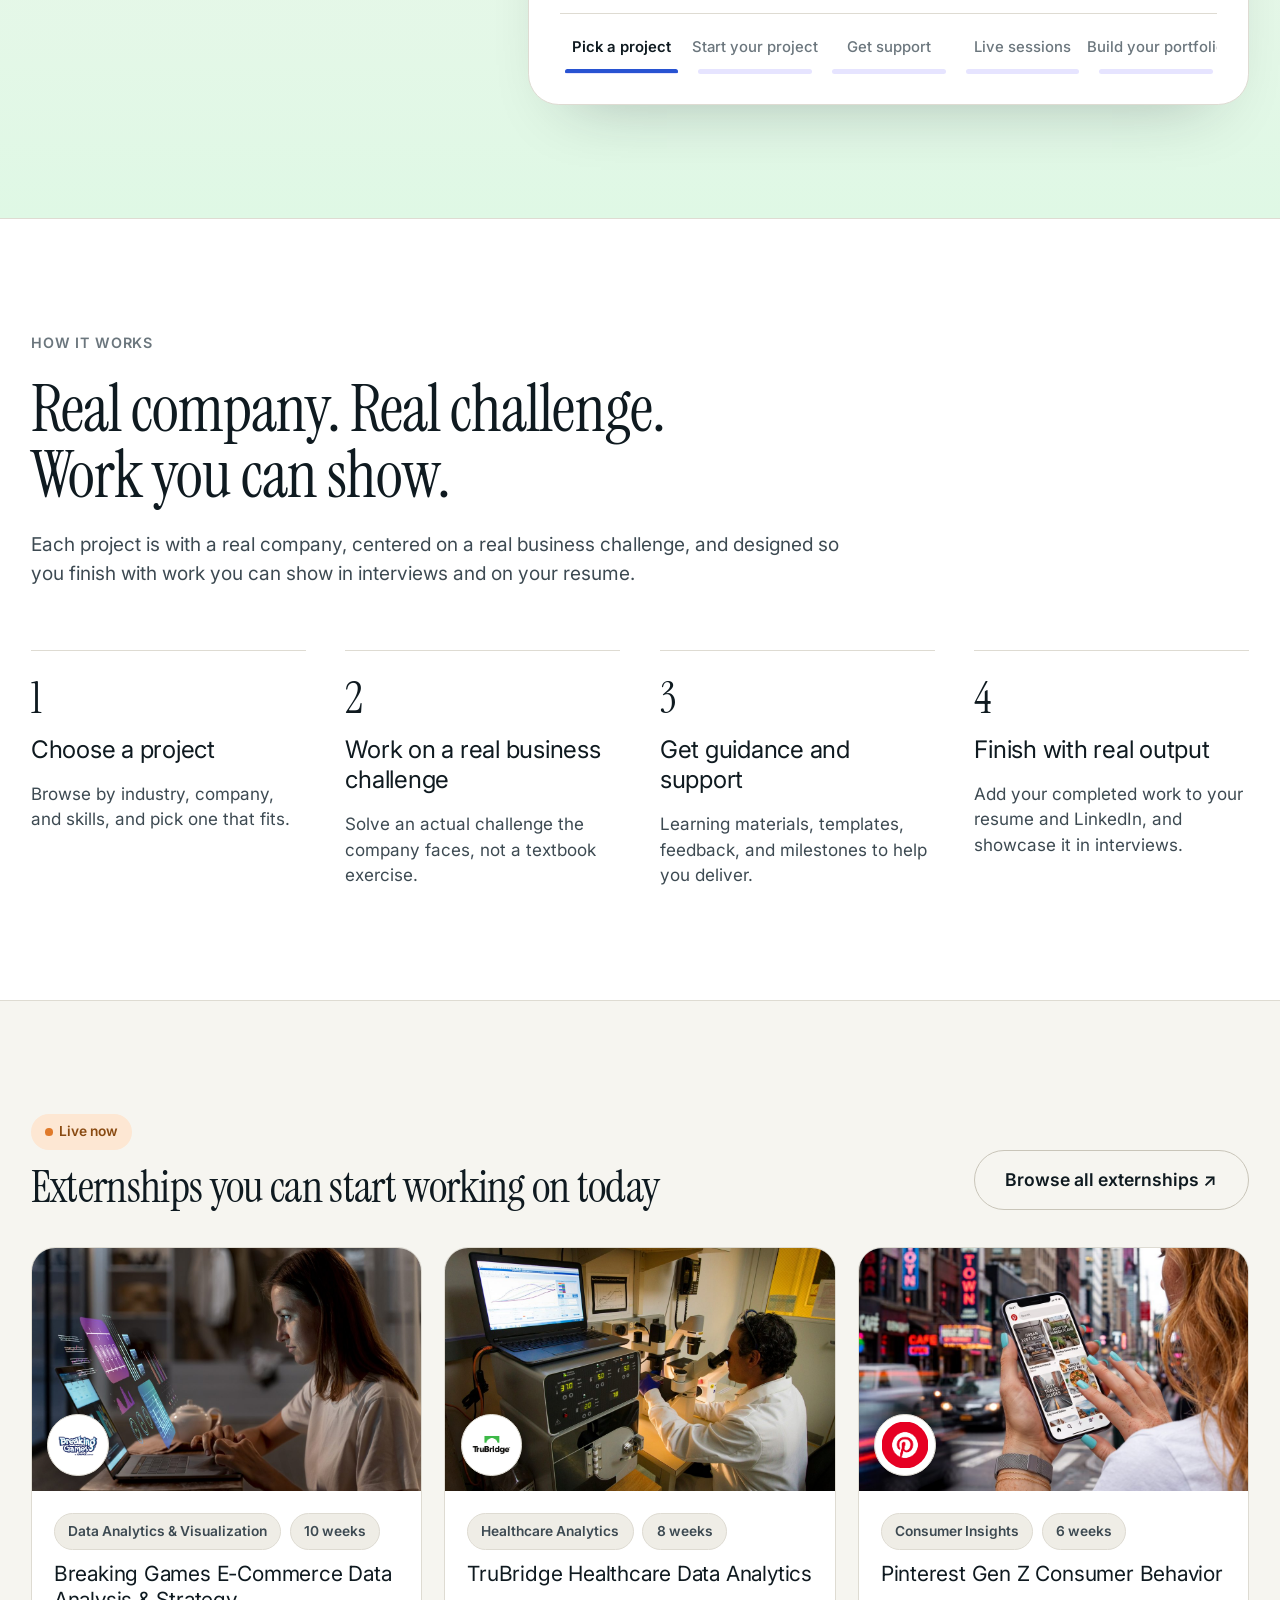
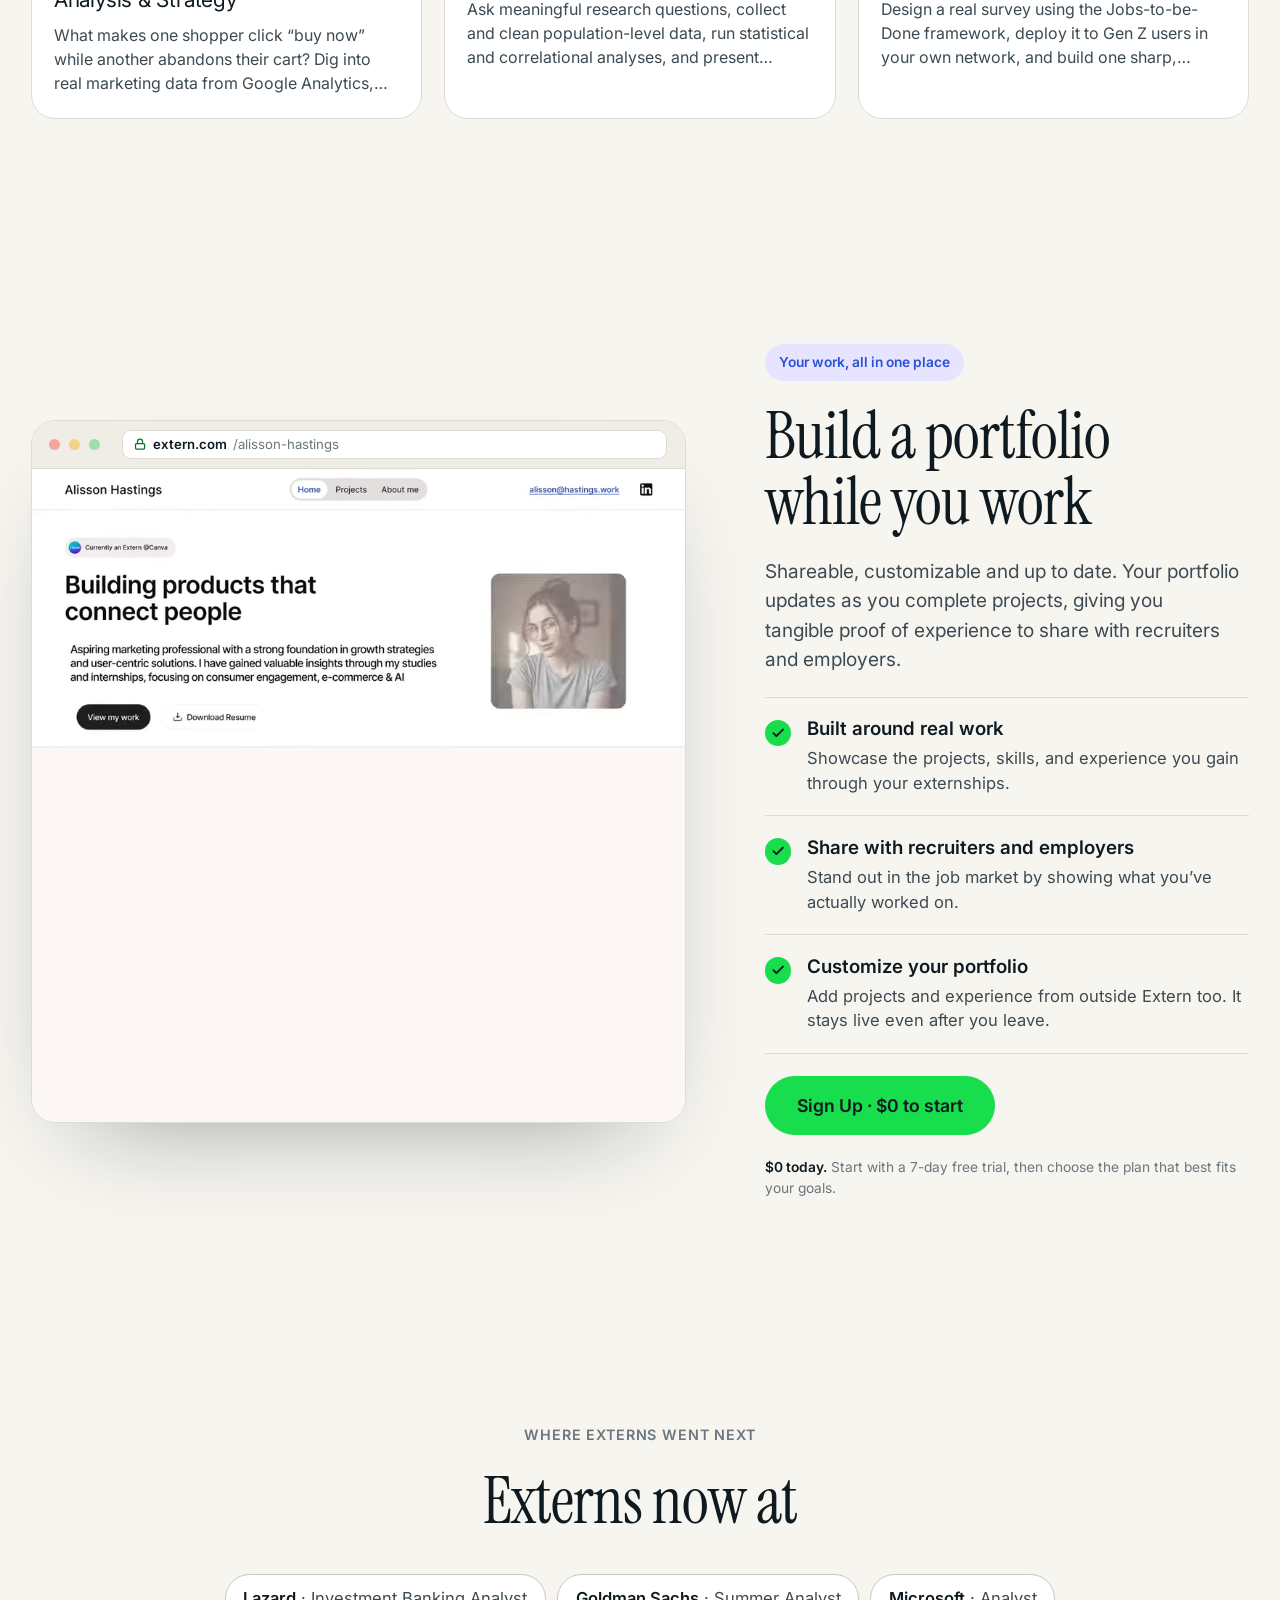
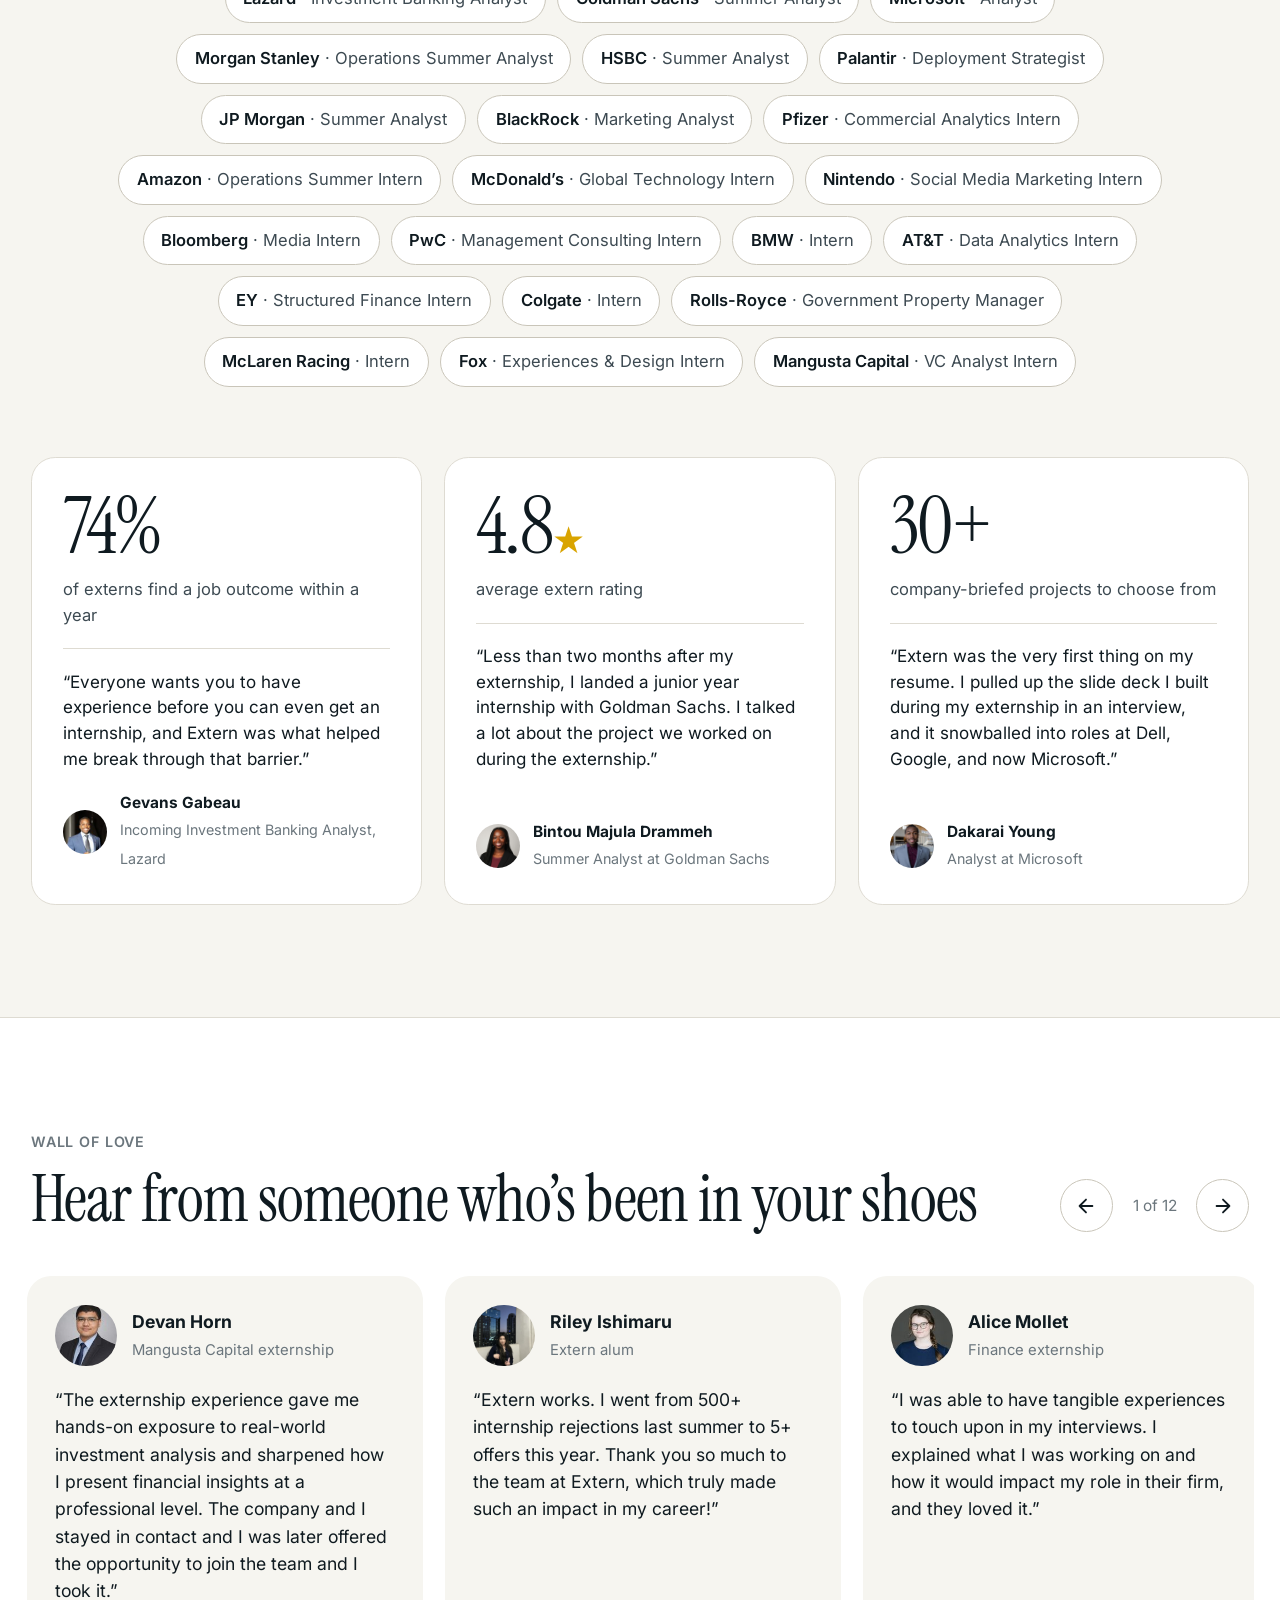
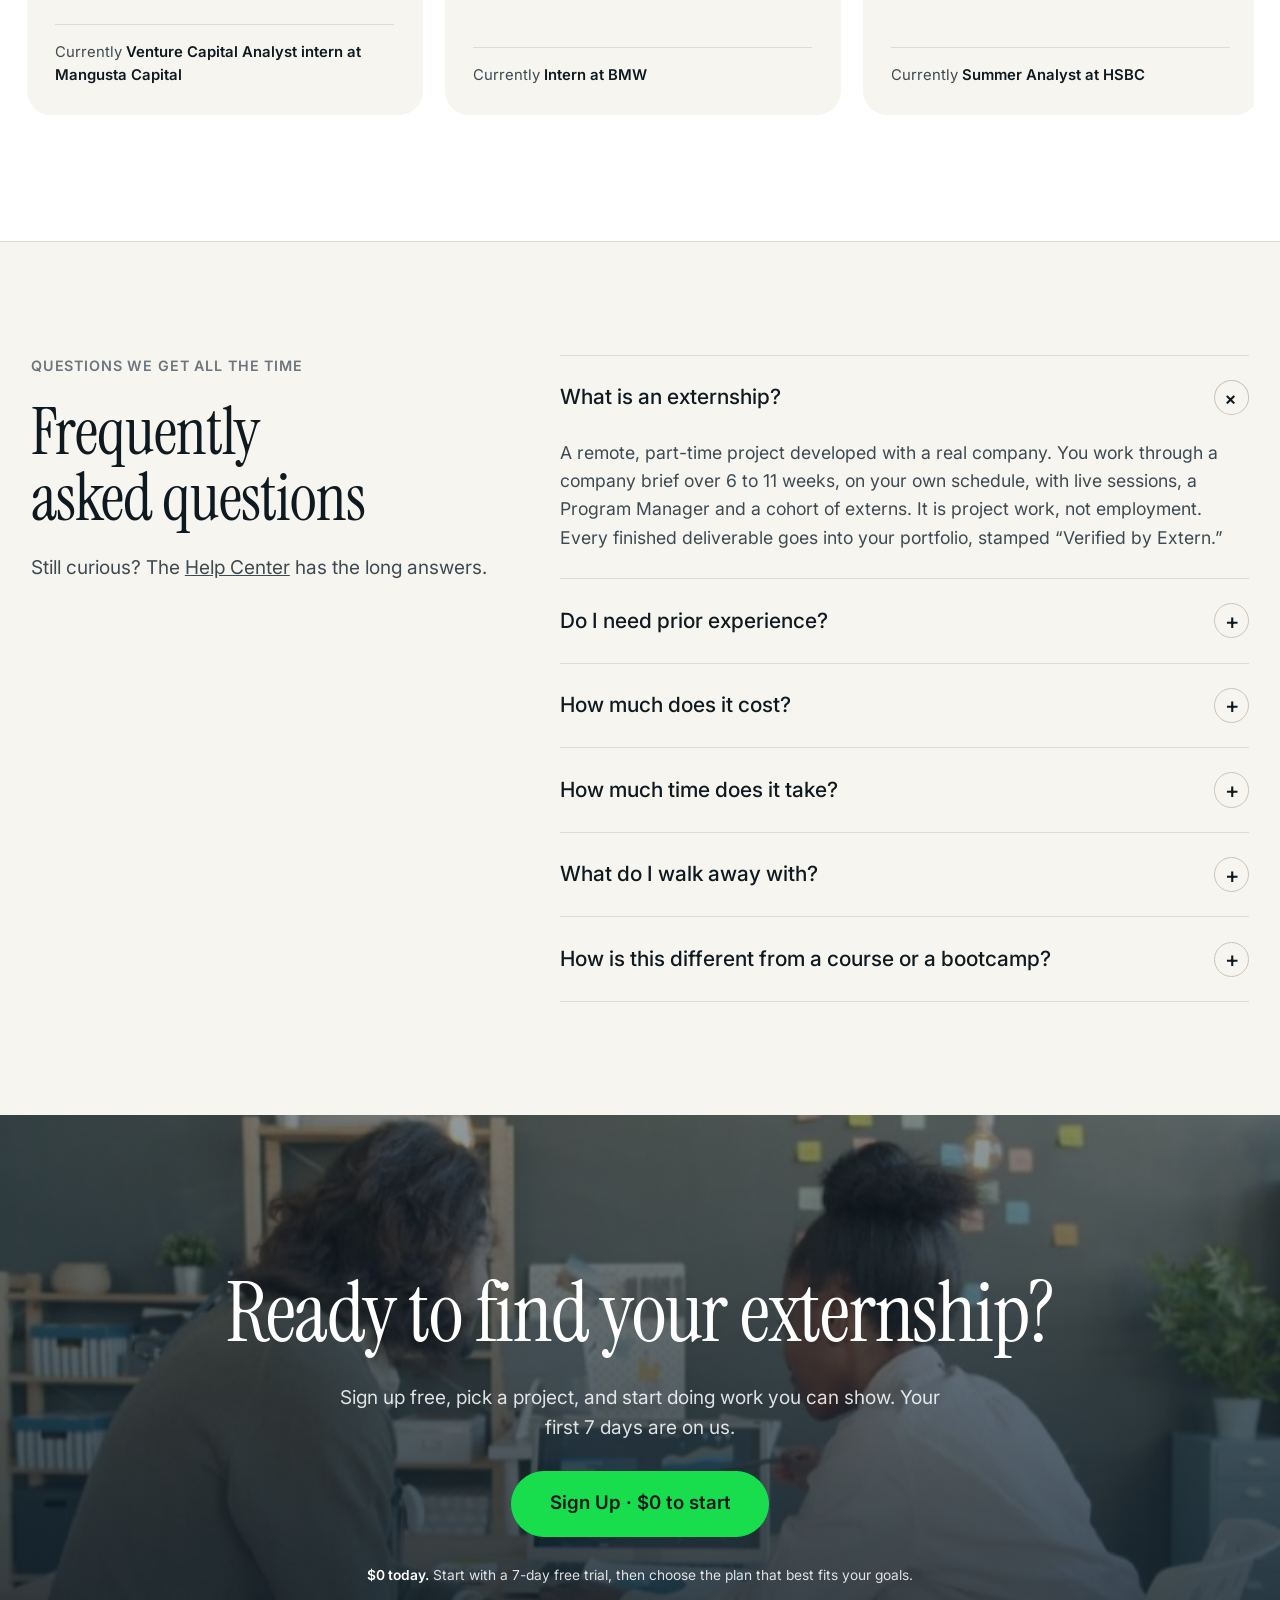
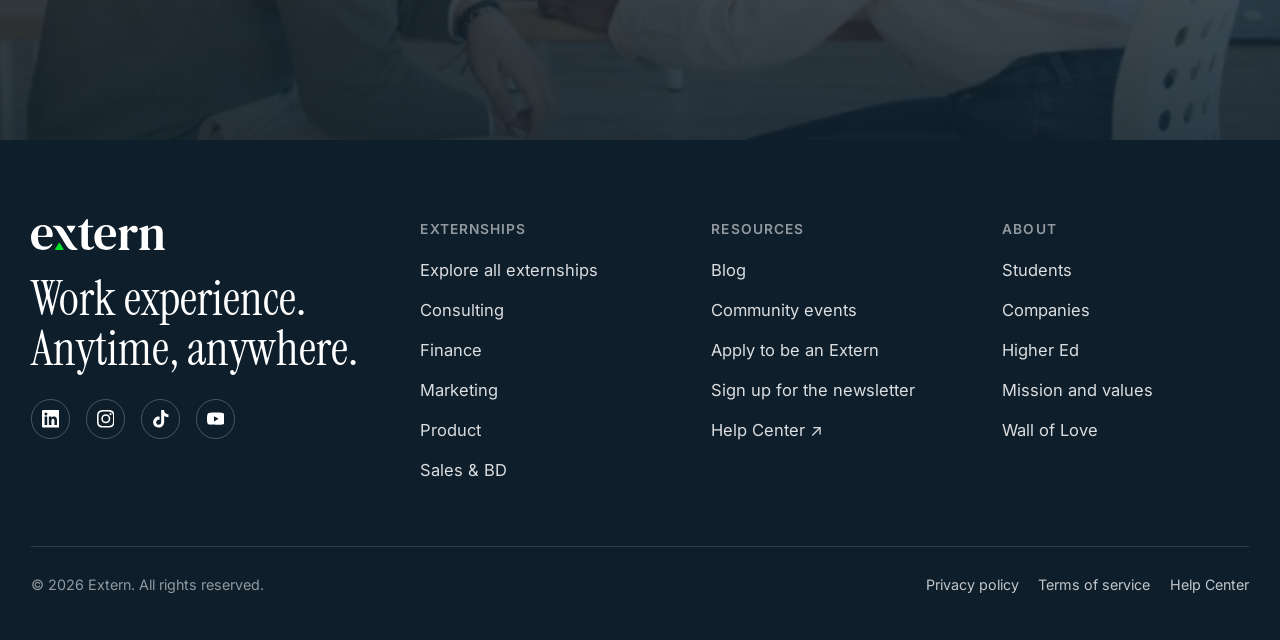
==== commit 66cf38c2: "v2: top pick button spans the row on phone Co-Authored-By: Claude Fable 5.1 <noreply@anthropic.com>" ====
--- a/v2.html
+++ b/v2.html
@@ -492,7 +492,7 @@
   .rrow .ract{grid-column:2;justify-self:start;margin-top:4px}
   .rrow .btn.sm{height:36px;padding:0 14px;font-size:13.5px}
   .rrow.top{padding:14px}
-  .rrow.top .ract{grid-column:1/-1;margin-top:6px}
+  .rrow.top .ract{grid-column:1/-1;justify-self:stretch;margin-top:6px}
   .rrow.top .btn{width:100%;height:44px;font-size:14.5px}
   .mecho .goals{display:none}
   .hcard .mecho{font-size:13.5px;gap:4px}
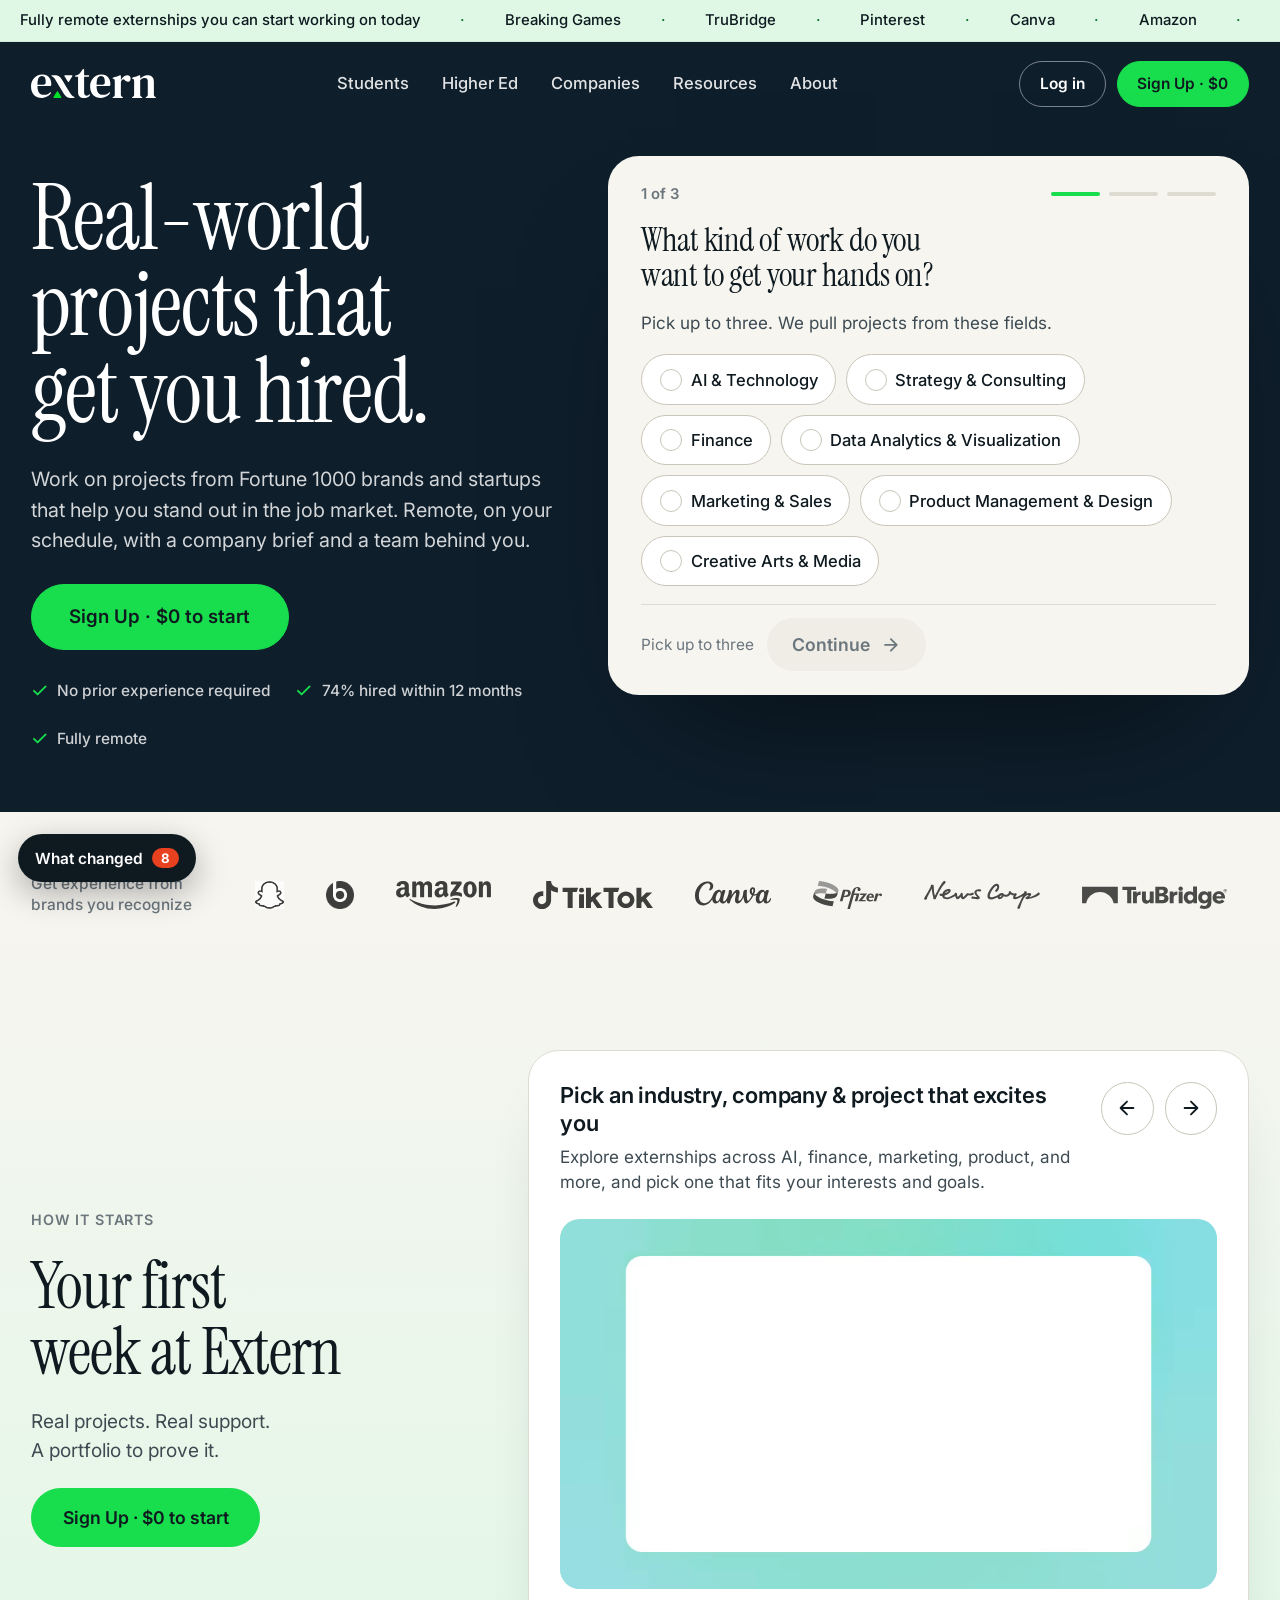
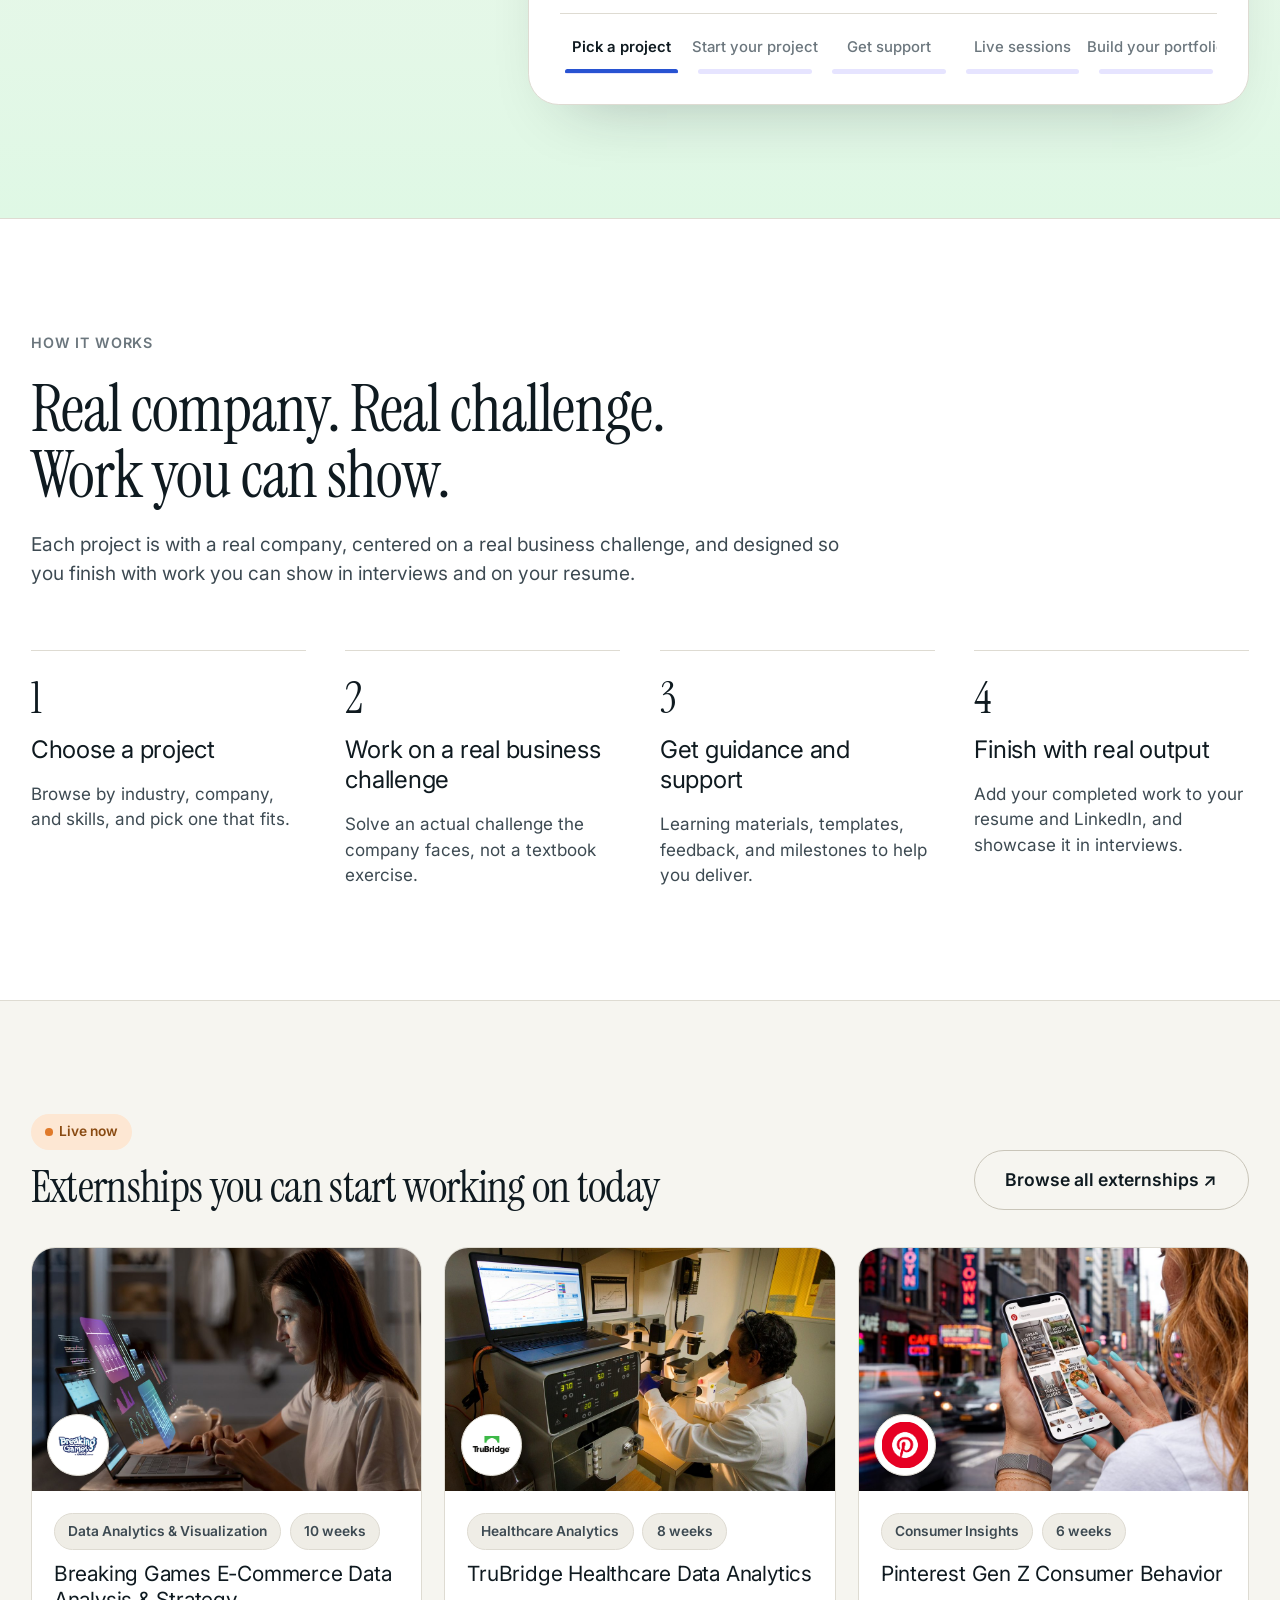
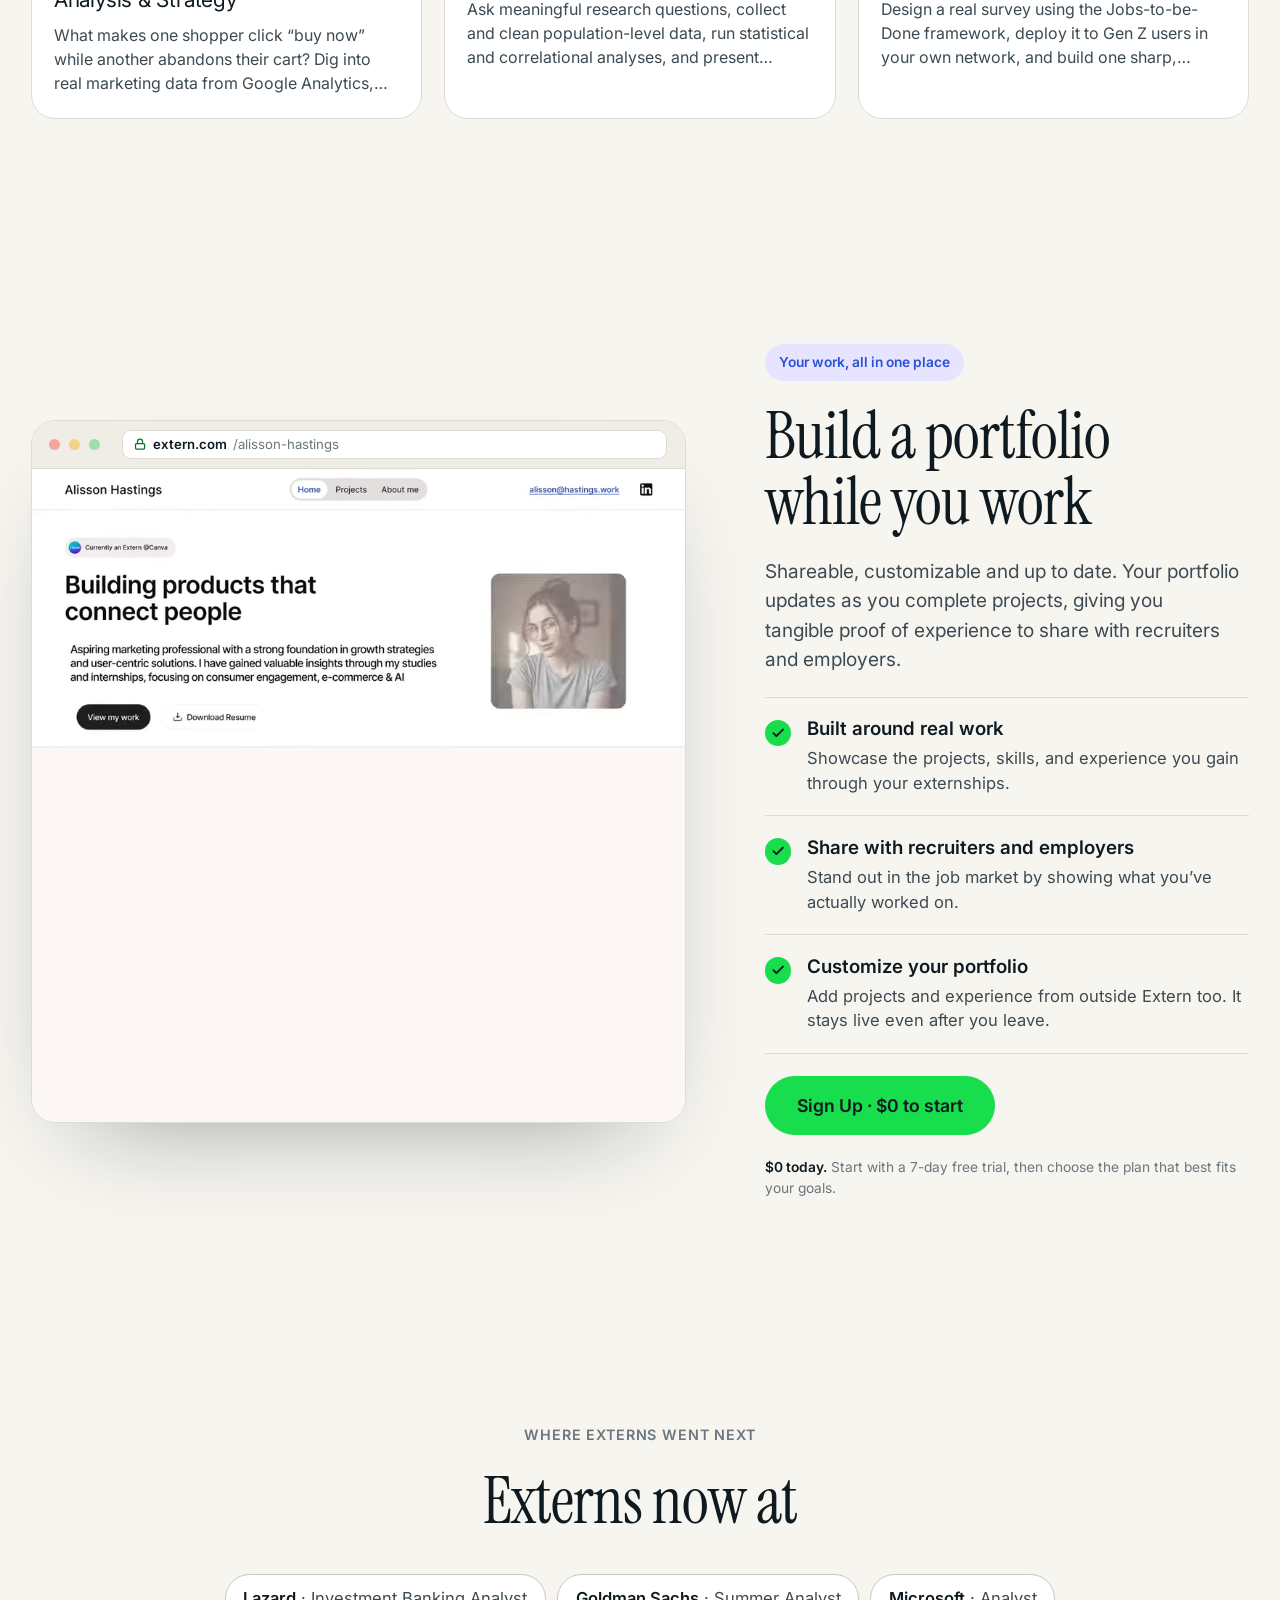
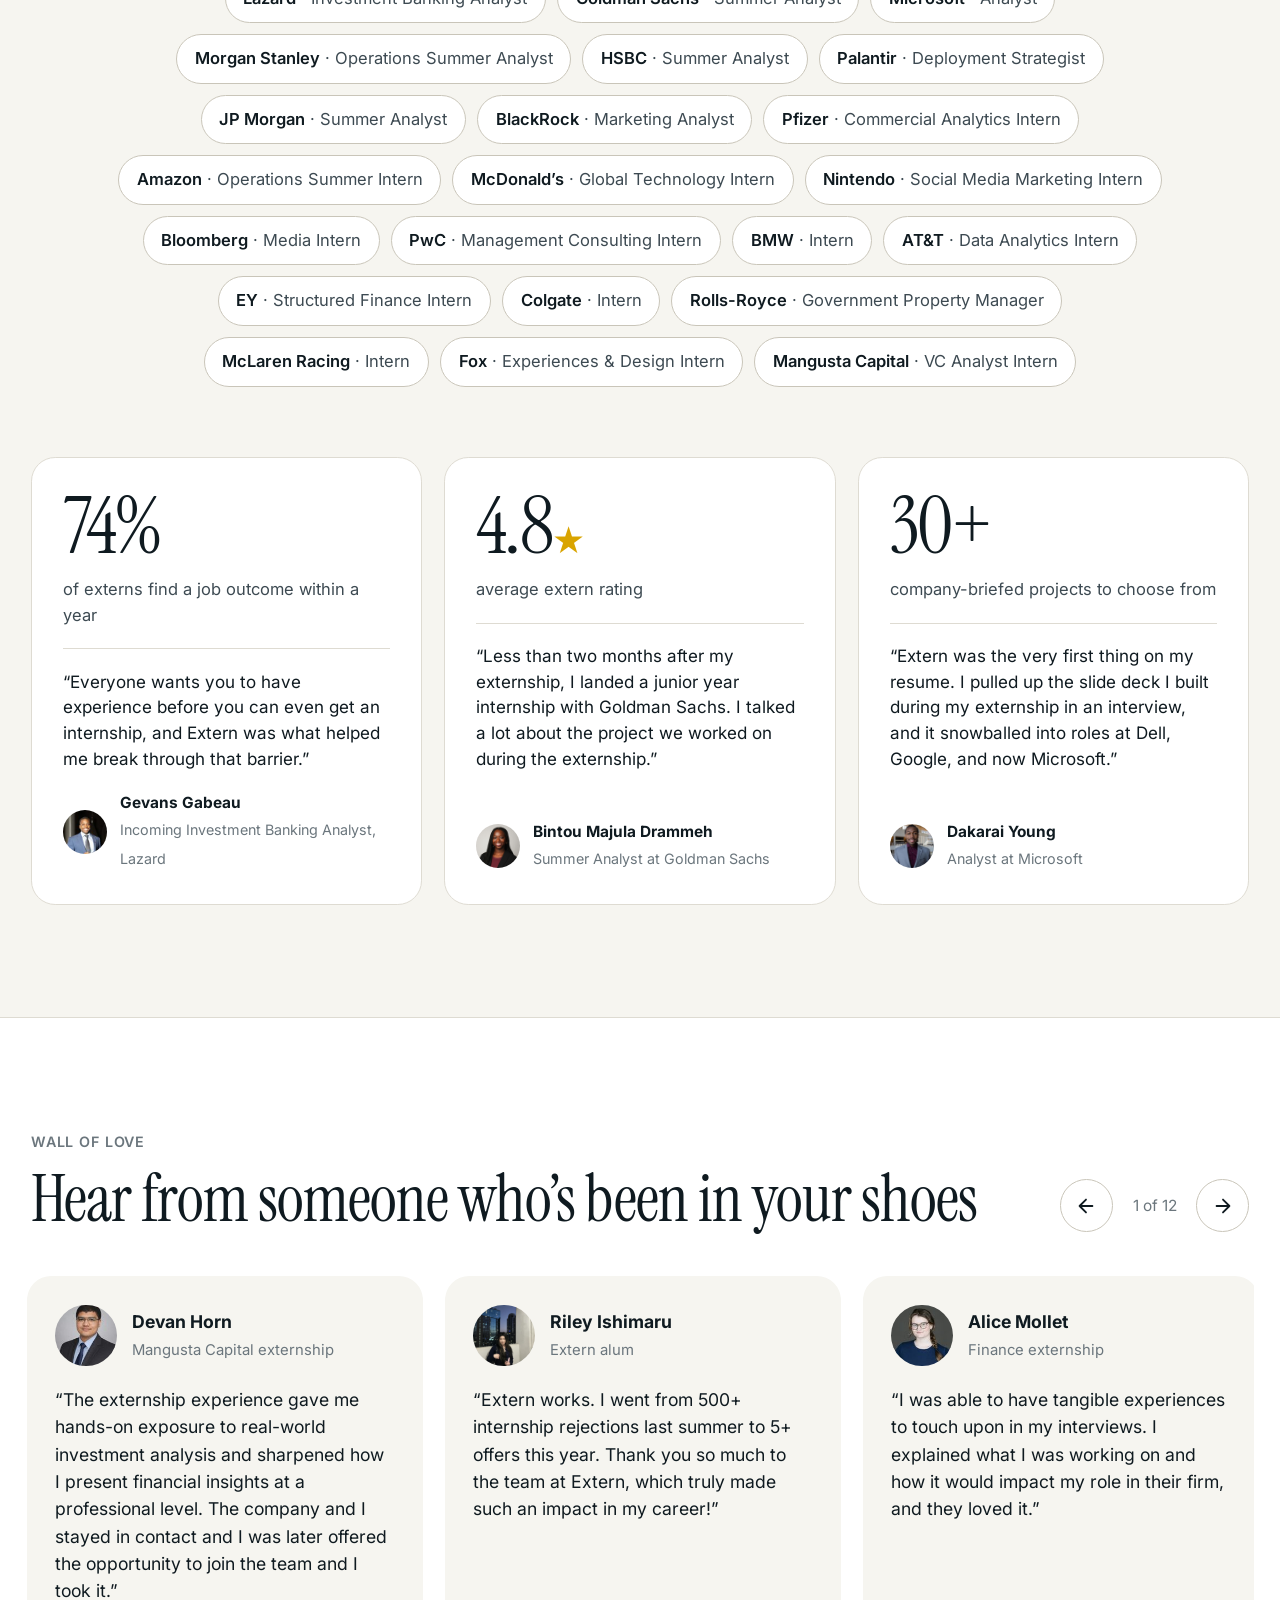
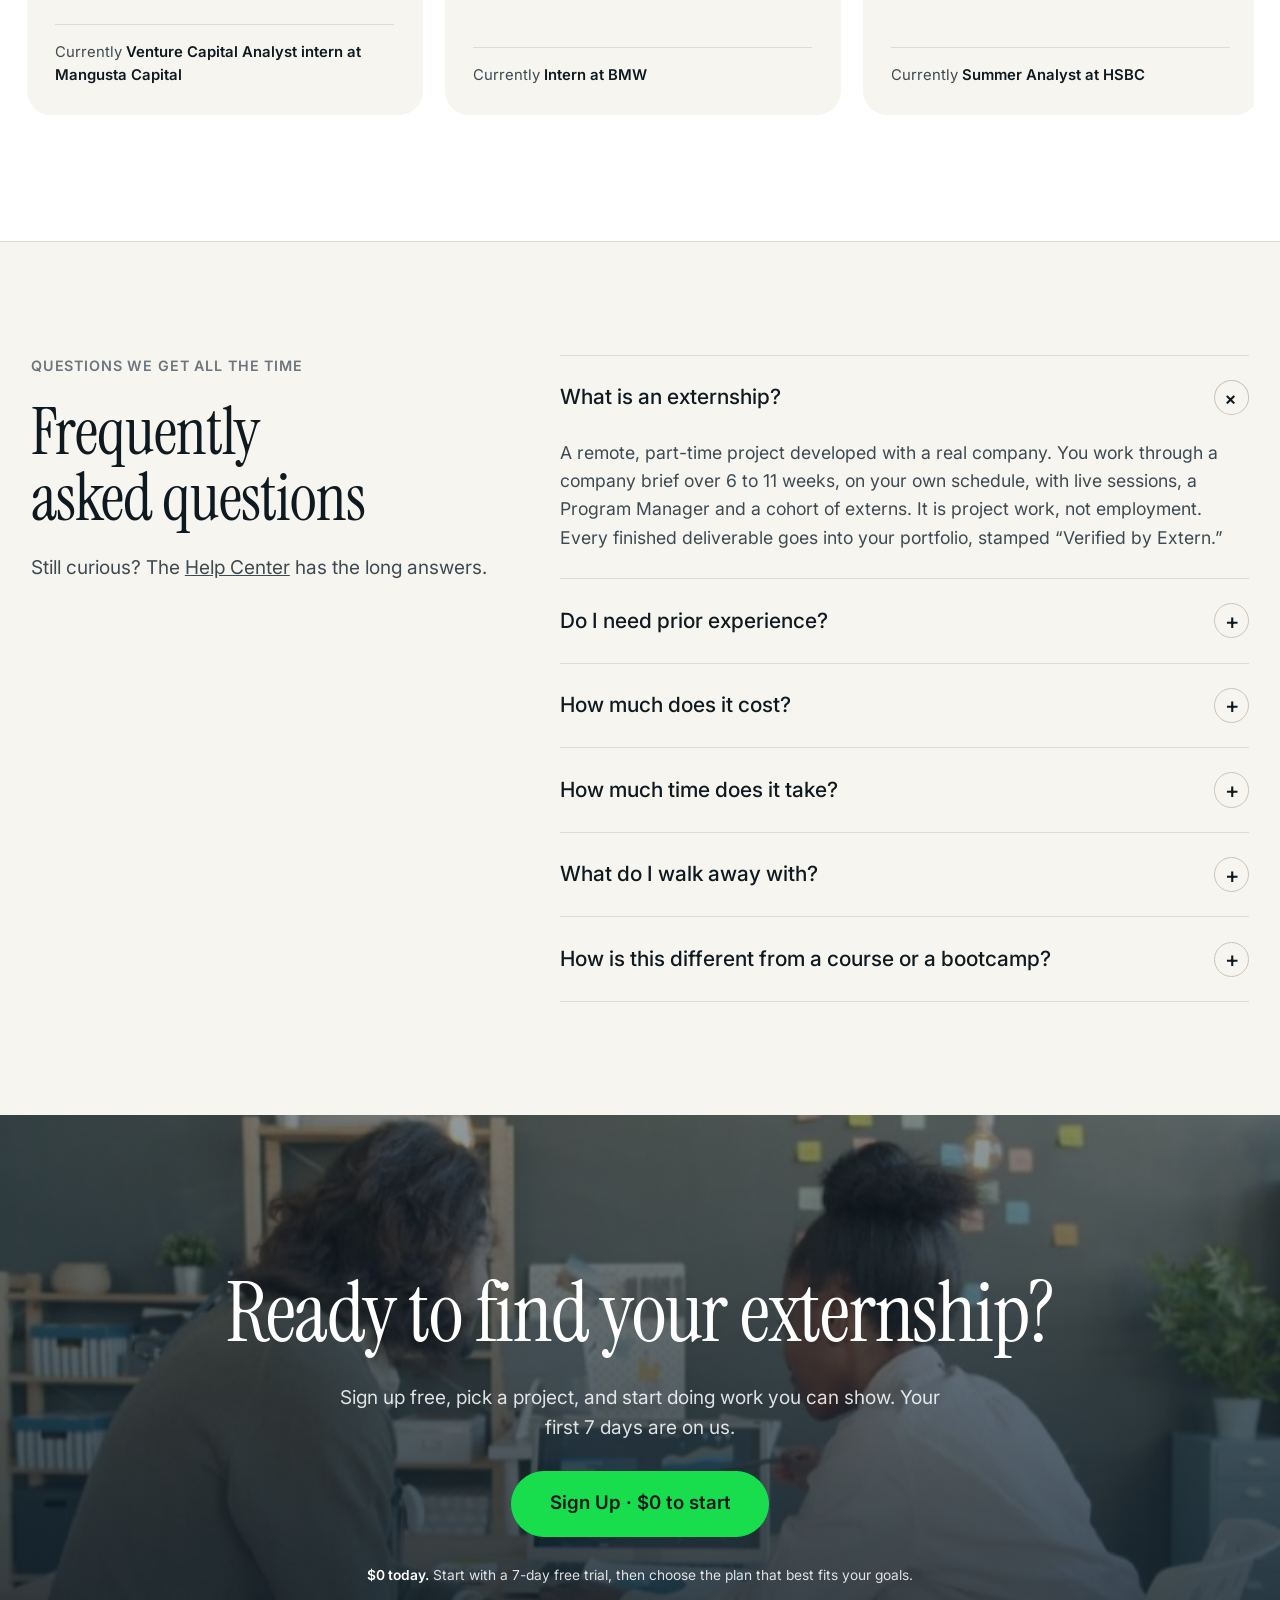
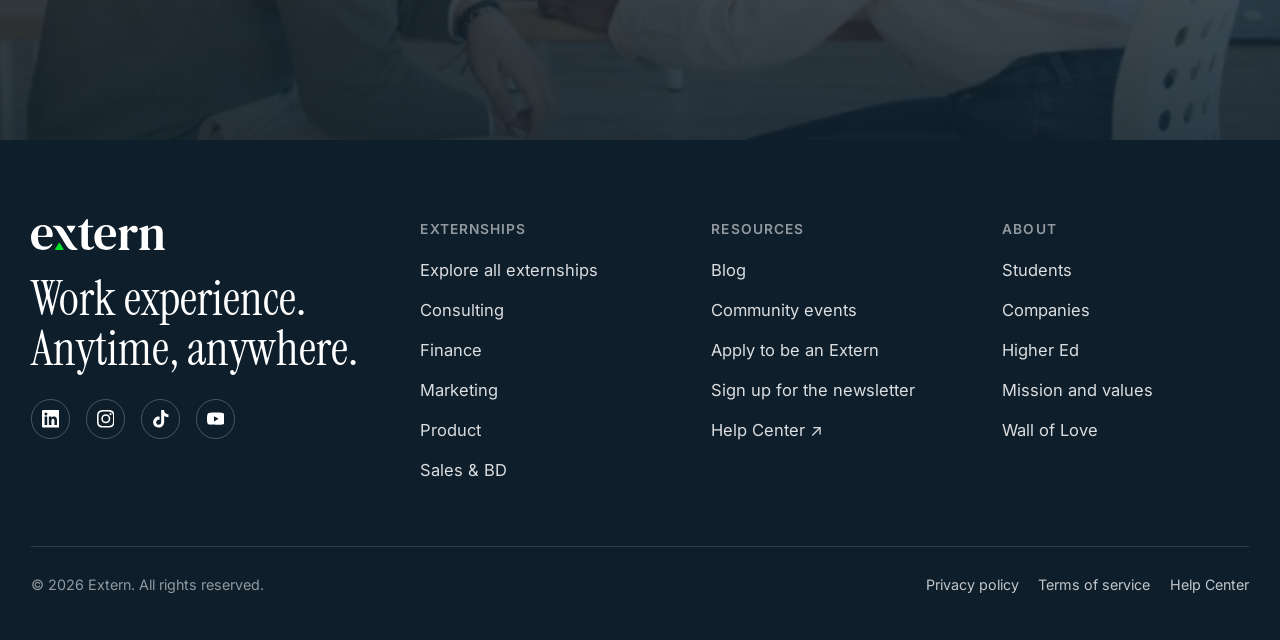
==== commit a34a86a1: "v2: answers advance on their own, Continue stays for one or two picks Co-Authored-By: Claude Fable 5" ====
--- a/v2.html
+++ b/v2.html
@@ -868,7 +868,7 @@
   <span class="pin" data-n="2">2</span>
 </div>
 
-<button type="button" class="chgbtn" id="chgbtn" aria-expanded="false">What changed <b>7</b></button>
+<button type="button" class="chgbtn" id="chgbtn" aria-expanded="false">What changed <b>8</b></button>
 <aside class="chg" id="chg" hidden>
   <div class="chgh"><b>Matcher v2 vs today’s matcher arm</b><button type="button" id="chgx" aria-label="Close">×</button></div>
   <ol>
@@ -878,6 +878,7 @@
     <li><b>One primary CTA on results.</b> Three picks in one card style. The top pick leads with “Start with [company] · $0”. The other two get a small “Open” button.</li>
     <li><b>“Or open all three”</b> as a link under the list. Sign up without choosing, top pick carried as the default.</li>
     <li><b>Phone results stack vertically,</b> top pick first. No swipe rail.</li>
+    <li><b>Answers advance on their own.</b> The single-pick question moves on as soon as you tap. The two pick-up-to-three questions move on when the third pick lands. Continue stays for one or two picks.</li>
     <li><b>Not visible here:</b> fix the Canva and Pinterest catalog fallback, check the LinkedIn, Instagram and TikTok in-app browsers, add per-question tracking.</li>
   </ol>
   <p><b>Oct 15 review:</b> no “Find my externship” button anywhere, the card itself is on the page on phone too, all three questions stay and the counter reads “1 of 3” like today.</p>
@@ -972,18 +973,22 @@
         else if(ans[q].length<max){b.classList.add('on');b.setAttribute('aria-pressed','true');ans[q].push(label)}
         [].slice.call(box.children).forEach(function(x){x.disabled=max>1&&ans[q].length>=max&&!x.classList.contains('on')});
         cue();
+        // a single-pick answer moves on by itself; a multi-pick question moves on once the third pick lands, Continue covers one or two picks
+        if(max===1||ans[q].length>=max)autoNext();
       });
       box.appendChild(b);
     });
   });
+  var autoT=null;
+  function autoNext(){var at=step;clearTimeout(autoT);autoT=setTimeout(function(){if(step===at&&!mnext.disabled)go(at+1)},reduce?0:380)}
   function cue(){
     var q=ORDER[step]; if(!q)return;
     var n=ans[q].length,max=+document.querySelector('.opts[data-q="'+q+'"]').dataset.max;
     mnext.disabled=n===0;
-    mcue.textContent=n===0?(max===1?'Pick one to see your externships':'Pick at least one to continue'):(max===1?'Nice.':(n+' of '+max+' picked'));
+    mcue.textContent=n===0?(max===1?'Pick one to see your externships':'Pick up to three'):(max===1?'Nice.':(n+' of '+max+' picked'));
   }
   function go(i){
-    step=i;
+    clearTimeout(autoT);step=i;
     steps.forEach(function(st,k){st.classList.toggle('on',k===i)});
     prog.forEach(function(p,k){p.classList.toggle('done',k<i);p.classList.toggle('on',k===i)});
     mback.hidden=i===0;
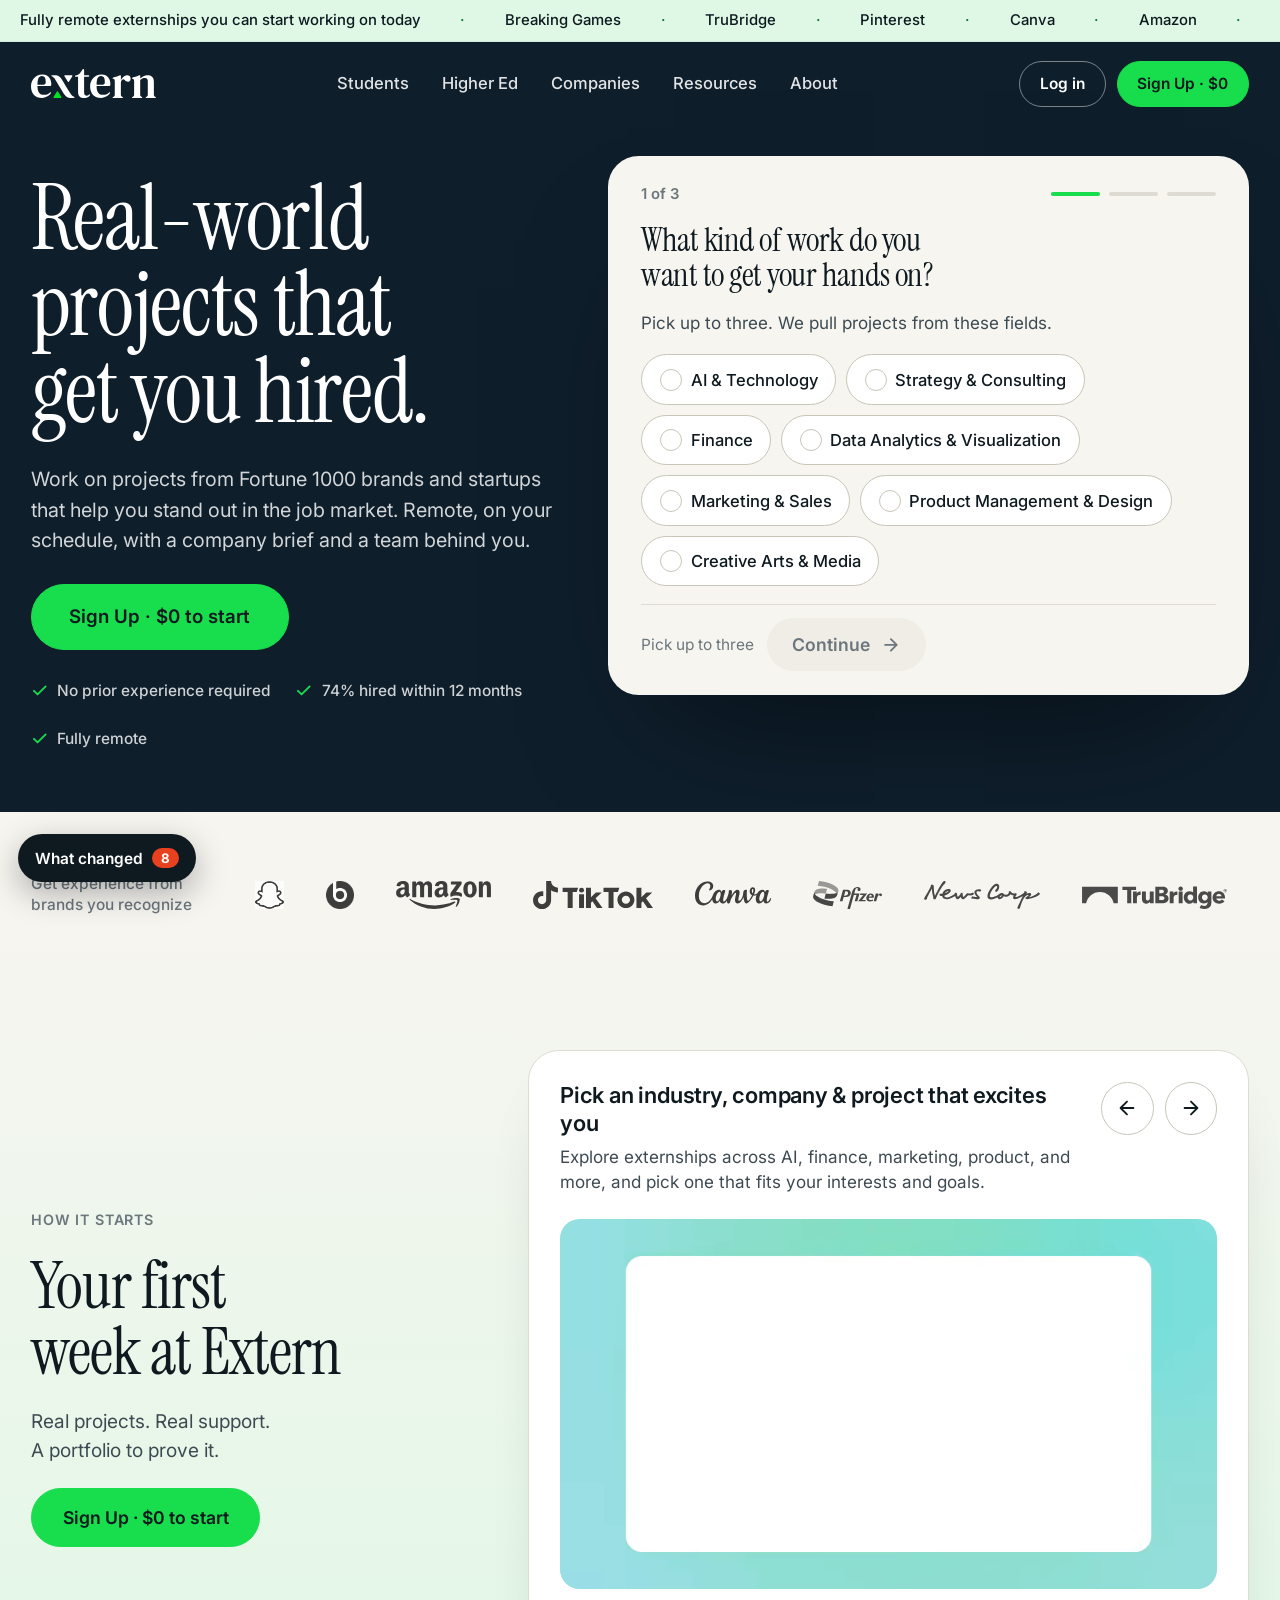
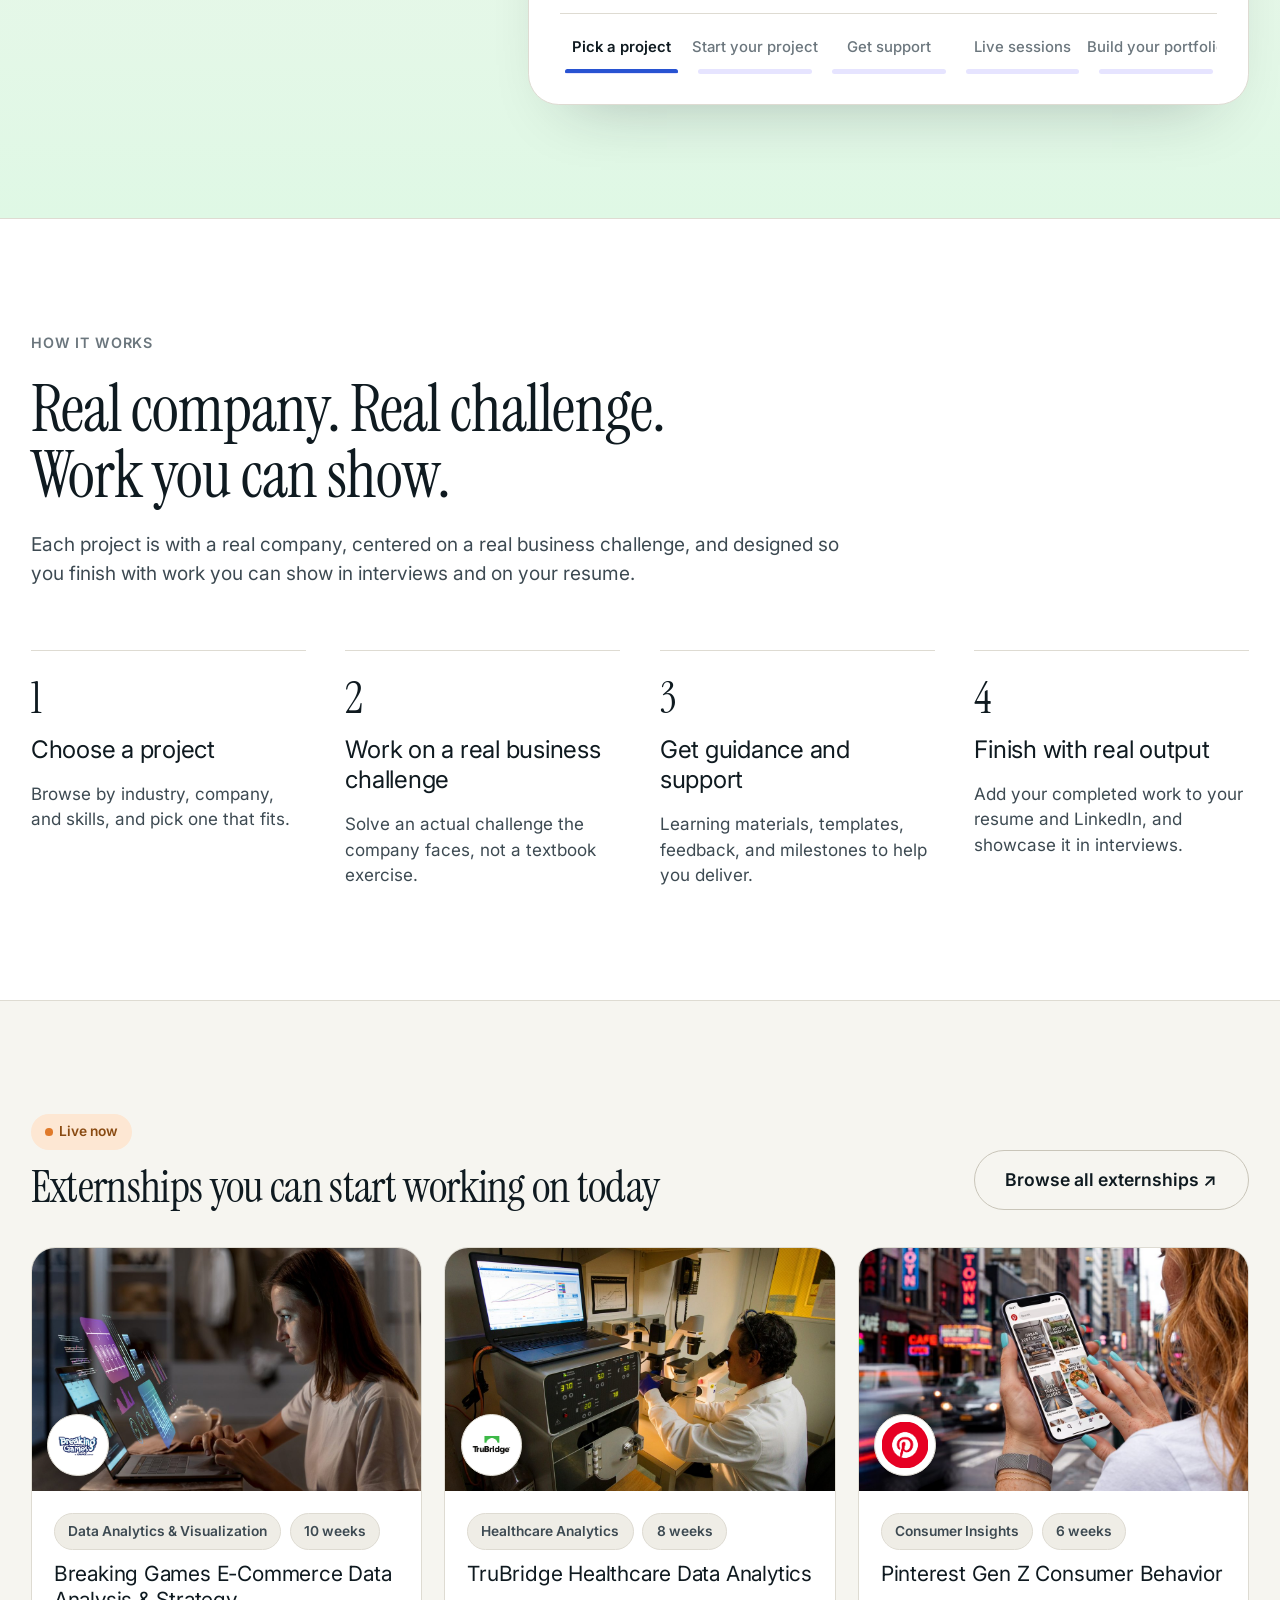
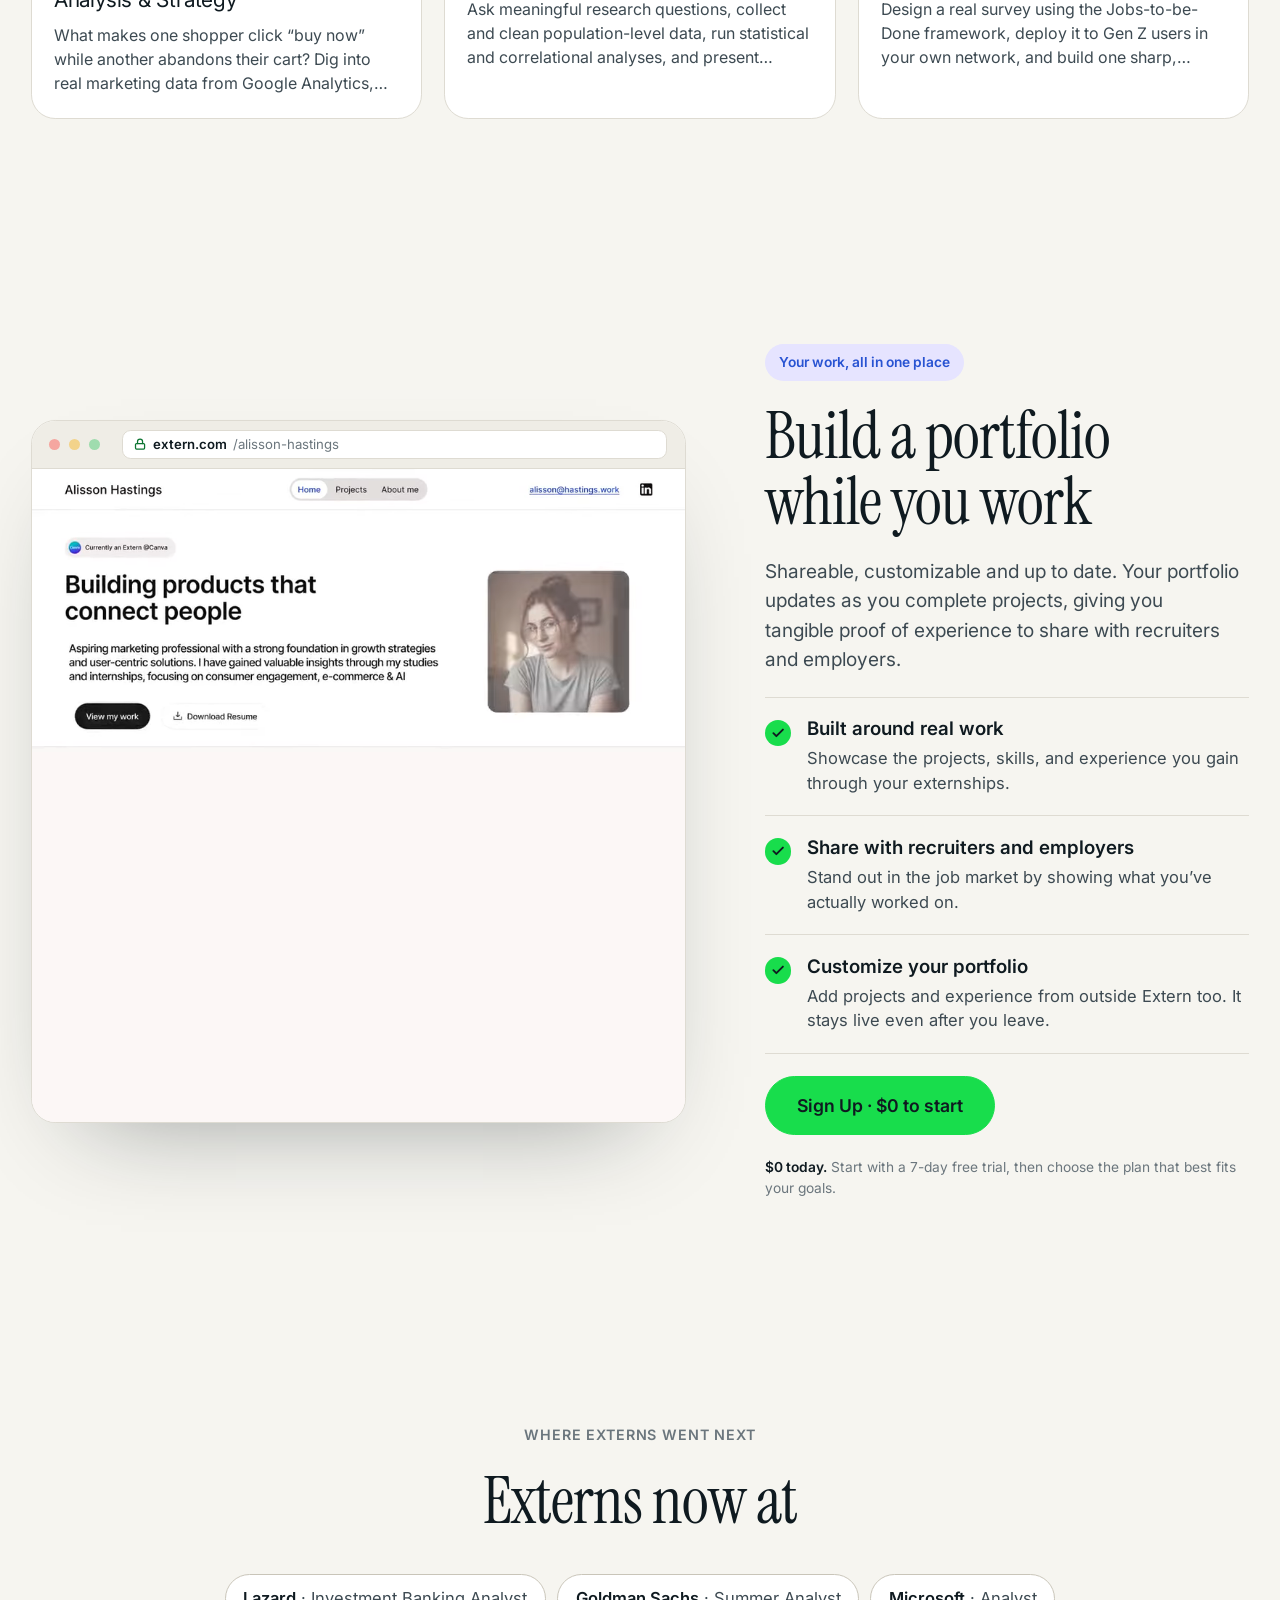
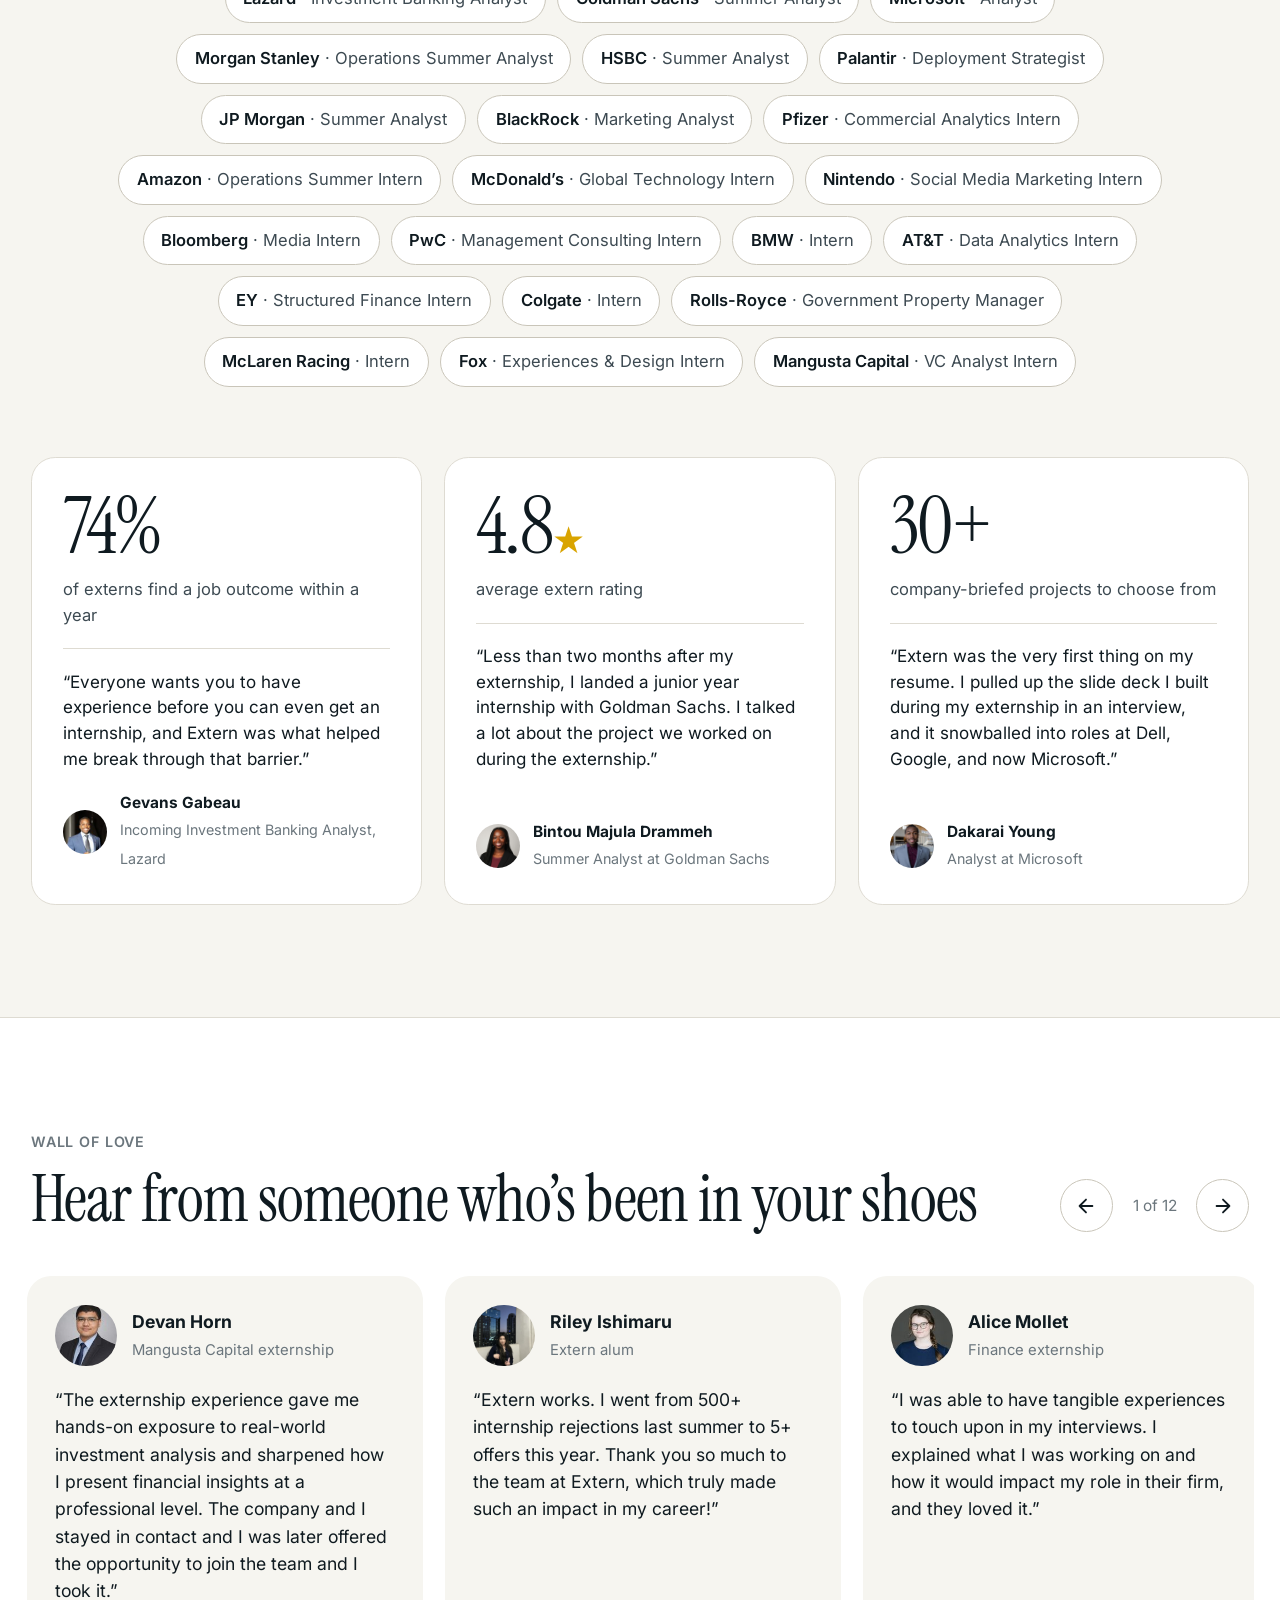
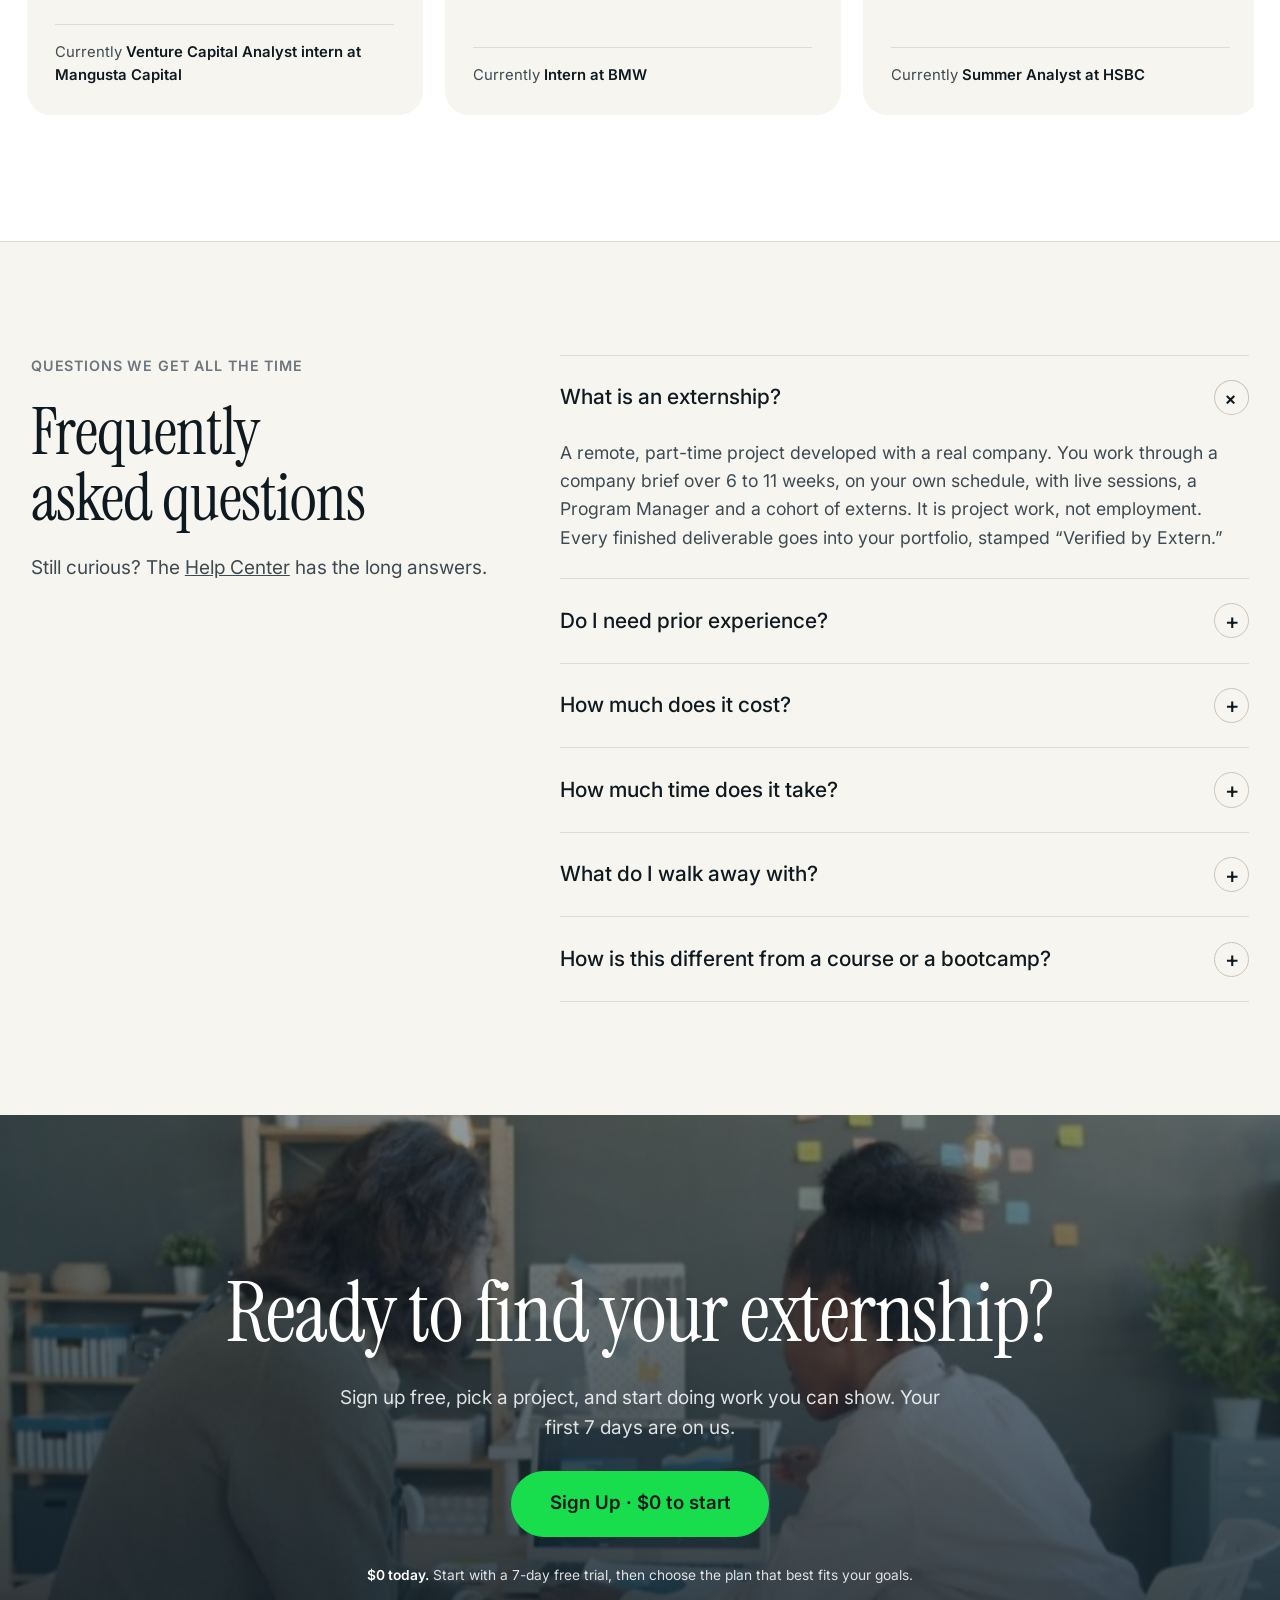
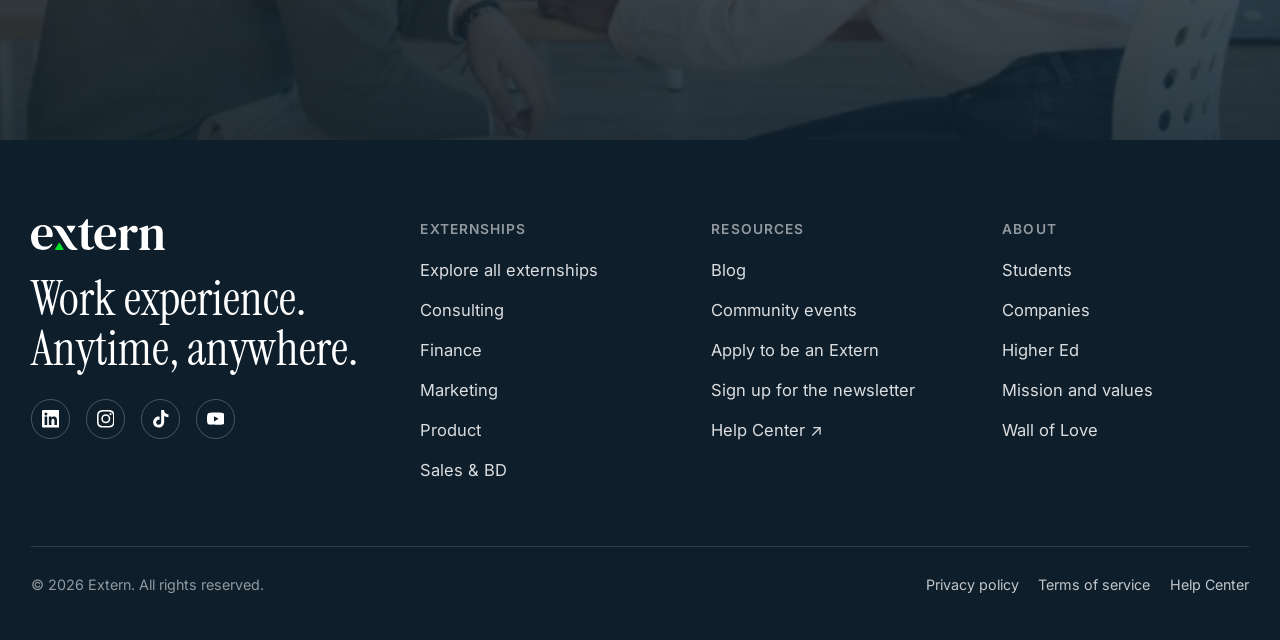
==== commit 4704409a: "v2: single-pick question waits a second before advancing Co-Authored-By: Claude Fable 5.1 <noreply@a" ====
--- a/v2.html
+++ b/v2.html
@@ -974,13 +974,13 @@
         [].slice.call(box.children).forEach(function(x){x.disabled=max>1&&ans[q].length>=max&&!x.classList.contains('on')});
         cue();
         // a single-pick answer moves on by itself; a multi-pick question moves on once the third pick lands, Continue covers one or two picks
-        if(max===1||ans[q].length>=max)autoNext();
+        if(max===1||ans[q].length>=max)autoNext(max);
       });
       box.appendChild(b);
     });
   });
   var autoT=null;
-  function autoNext(){var at=step;clearTimeout(autoT);autoT=setTimeout(function(){if(step===at&&!mnext.disabled)go(at+1)},reduce?0:380)}
+  function autoNext(max){var at=step;clearTimeout(autoT);autoT=setTimeout(function(){if(step===at&&!mnext.disabled)go(at+1)},reduce?0:(max===1?1000:380))}
   function cue(){
     var q=ORDER[step]; if(!q)return;
     var n=ans[q].length,max=+document.querySelector('.opts[data-q="'+q+'"]').dataset.max;
